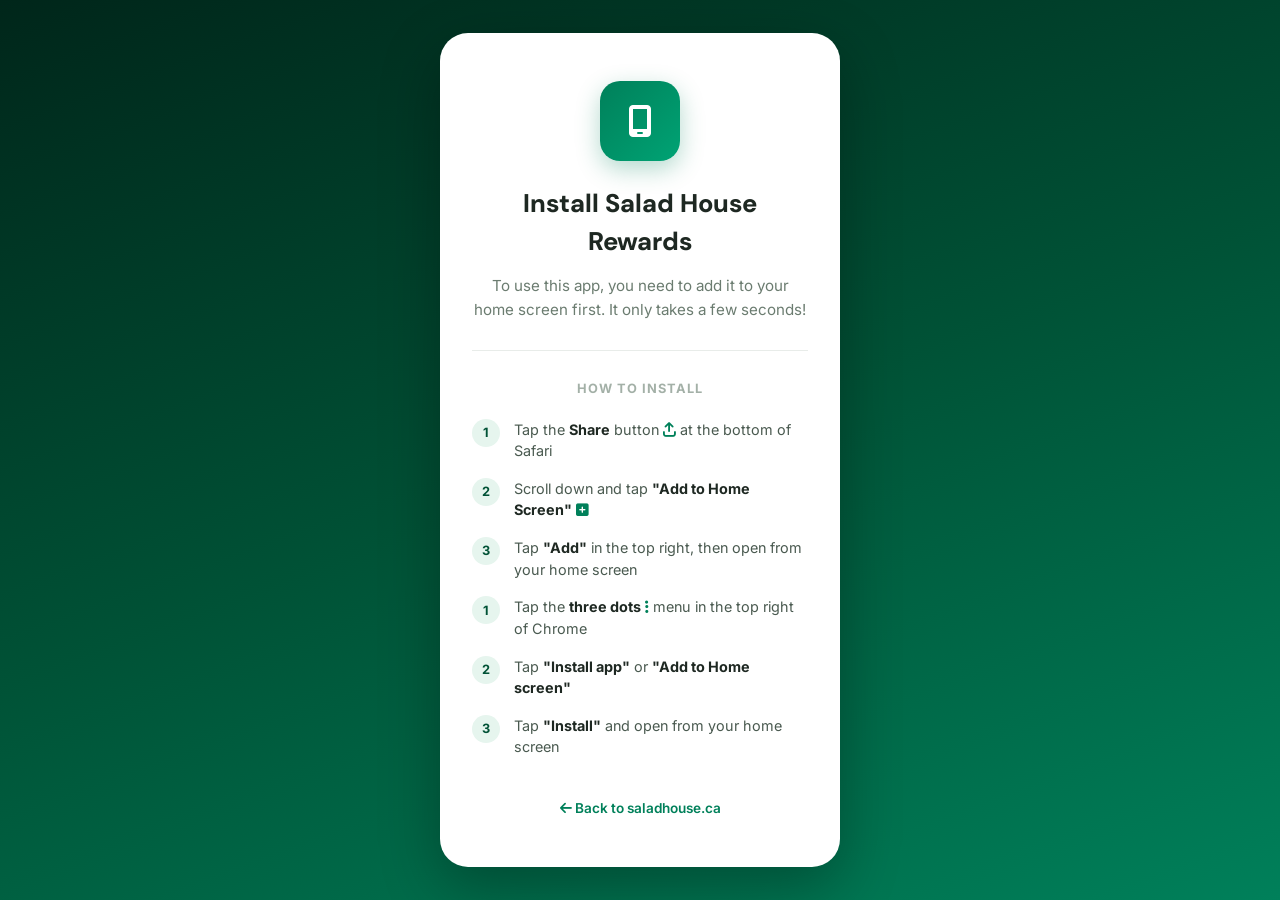
==== rewards/index.html @ 173bffc2 "Switch password reset to magic link with saladhouse.ca redirect Uses resetPasswordForEmail with redi" ====
<!doctype html>
<html lang="en">
  <head>
    <meta charset="UTF-8" />
    <script>
      (function() {
        var params = new URLSearchParams(window.location.search);
        var redirect = params.get('redirect');
        if (redirect) {
          window.history.replaceState(null, '', redirect);
        }
      })();
    </script>
    <meta name="viewport" content="width=device-width, initial-scale=1.0, viewport-fit=cover, user-scalable=no" />
    <meta name="apple-mobile-web-app-capable" content="yes" />
    <meta name="apple-mobile-web-app-status-bar-style" content="black-translucent" />
    <meta name="theme-color" content="#3d7a65" />
    <title>Salad House Rewards</title>
    <meta name="description" content="Earn points and rewards at Salad House - Vancouver's favourite salad bar & buffet" />
    <meta property="og:title" content="Salad House Rewards" />
    <meta property="og:description" content="Earn points and rewards at Salad House" />
    <meta property="og:type" content="website" />
    <meta name="twitter:card" content="summary_large_image" />
    <link rel="manifest" href="/rewards/manifest-customer.json" />
    <link rel="apple-touch-icon" href="/rewards/pwa-icon-192.png" />
    <link rel="preconnect" href="https://fonts.googleapis.com">
    <link rel="preconnect" href="https://fonts.gstatic.com" crossorigin>
    <link href="https://fonts.googleapis.com/css2?family=Inter:wght@400;500;600;700;800&display=swap" rel="stylesheet">
    <link rel="stylesheet" href="https://cdnjs.cloudflare.com/ajax/libs/font-awesome/6.5.1/css/all.min.css">
    <script type="module" crossorigin src="/rewards/assets/index-b3IpUO1t.js"></script>
    <link rel="stylesheet" crossorigin href="/rewards/assets/index-CFAdtFsg.css">
    <style>
      #install-gate {position:fixed;inset:0;z-index:99999;background:linear-gradient(160deg,#00261a 0%,#005236 50%,#00805a 100%);display:flex;align-items:center;justify-content:center;font-family:'Inter',-apple-system,BlinkMacSystemFont,sans-serif;padding:24px}
      #install-gate.hidden{display:none}
      .gate-card{background:#fff;border-radius:28px;padding:48px 32px;max-width:400px;width:100%;text-align:center;box-shadow:0 20px 60px rgba(0,0,0,0.3)}
      .gate-icon{width:80px;height:80px;border-radius:20px;background:linear-gradient(135deg,#00805a,#00a374);display:flex;align-items:center;justify-content:center;margin:0 auto 24px;font-size:2rem;color:#fff;box-shadow:0 8px 24px rgba(0,128,90,0.3)}
      .gate-card h1{font-size:1.6rem;font-weight:800;color:#1e2822;margin-bottom:12px}
      .gate-card p{color:#6b7c70;font-size:0.95rem;line-height:1.6;margin-bottom:28px}
      .gate-divider{border:none;border-top:1px solid #e8ece9;margin:0 0 28px}
      .gate-steps-title{font-size:0.8rem;font-weight:700;text-transform:uppercase;letter-spacing:1px;color:#a3b0a7;margin-bottom:20px}
      .gate-step{display:flex;align-items:flex-start;gap:14px;text-align:left;margin-bottom:16px}
      .gate-step-num{width:28px;height:28px;border-radius:50%;background:#e6f5ee;color:#005236;display:flex;align-items:center;justify-content:center;font-weight:700;font-size:0.8rem;flex-shrink:0}
      .gate-step-text{font-size:0.9rem;color:#4a5a50;line-height:1.5}
      .gate-step-text i{color:#00805a}
      .gate-step-text strong{color:#1e2822}
      .gate-home-link{display:inline-block;margin-top:24px;color:#00805a;text-decoration:none;font-size:0.85rem;font-weight:600}
      .gate-home-link:hover{text-decoration:underline}
      .gate-ios,.gate-android{display:none}
    </style>
  </head>
  <body>
    <div id="install-gate">
      <div class="gate-card">
        <div class="gate-icon"><i class="fas fa-mobile-screen"></i></div>
        <h1>Install Salad House Rewards</h1>
        <p>To use this app, you need to add it to your home screen first. It only takes a few seconds!</p>
        <hr class="gate-divider">
        <div class="gate-steps-title">How to install</div>
        <div class="gate-ios" id="gate-ios">
          <div class="gate-step"><div class="gate-step-num">1</div><div class="gate-step-text">Tap the <strong>Share</strong> button <i class="fas fa-arrow-up-from-bracket"></i> at the bottom of Safari</div></div>
          <div class="gate-step"><div class="gate-step-num">2</div><div class="gate-step-text">Scroll down and tap <strong>"Add to Home Screen"</strong> <i class="fas fa-plus-square"></i></div></div>
          <div class="gate-step"><div class="gate-step-num">3</div><div class="gate-step-text">Tap <strong>"Add"</strong> in the top right, then open from your home screen</div></div>
        </div>
        <div class="gate-android" id="gate-android">
          <div class="gate-step"><div class="gate-step-num">1</div><div class="gate-step-text">Tap the <strong>three dots</strong> <i class="fas fa-ellipsis-vertical"></i> menu in the top right of Chrome</div></div>
          <div class="gate-step"><div class="gate-step-num">2</div><div class="gate-step-text">Tap <strong>"Install app"</strong> or <strong>"Add to Home screen"</strong></div></div>
          <div class="gate-step"><div class="gate-step-num">3</div><div class="gate-step-text">Tap <strong>"Install"</strong> and open from your home screen</div></div>
        </div>
        <a href="/" class="gate-home-link"><i class="fas fa-arrow-left"></i> Back to saladhouse.ca</a>
      </div>
    </div>
    <div id="root"></div>
    <script>
      if ('serviceWorker' in navigator) {
        navigator.serviceWorker.register('/rewards/sw.js', { scope: '/rewards/' });
      }
      (function() {
        var isStandalone = window.matchMedia('(display-mode: standalone)').matches || window.navigator.standalone === true;
        var gate = document.getElementById('install-gate');
        if (isStandalone) { gate.classList.add('hidden'); }
        else {
          gate.classList.remove('hidden');
          var ua = navigator.userAgent || '';
          var isIOS = /iPad|iPhone|iPod/.test(ua) || (navigator.platform === 'MacIntel' && navigator.maxTouchPoints > 1);
          var isAndroid = /Android/.test(ua);
          if (isIOS) { document.getElementById('gate-ios').style.display = 'block'; }
          else if (isAndroid) { document.getElementById('gate-android').style.display = 'block'; }
          else { document.getElementById('gate-ios').style.display = 'block'; document.getElementById('gate-android').style.display = 'block'; }
        }
      })();
    </script>
  </body>
</html>
---- rewards/assets/index-CFAdtFsg.css ----
@import"https://fonts.googleapis.com/css2?family=DM+Sans:ital,opsz,wght@0,9..40,400;0,9..40,500;0,9..40,600;0,9..40,700&family=Playfair+Display:ital,wght@0,700;1,700&display=swap";*,:before,:after{--tw-border-spacing-x: 0;--tw-border-spacing-y: 0;--tw-translate-x: 0;--tw-translate-y: 0;--tw-rotate: 0;--tw-skew-x: 0;--tw-skew-y: 0;--tw-scale-x: 1;--tw-scale-y: 1;--tw-pan-x: ;--tw-pan-y: ;--tw-pinch-zoom: ;--tw-scroll-snap-strictness: proximity;--tw-gradient-from-position: ;--tw-gradient-via-position: ;--tw-gradient-to-position: ;--tw-ordinal: ;--tw-slashed-zero: ;--tw-numeric-figure: ;--tw-numeric-spacing: ;--tw-numeric-fraction: ;--tw-ring-inset: ;--tw-ring-offset-width: 0px;--tw-ring-offset-color: #fff;--tw-ring-color: rgb(59 130 246 / .5);--tw-ring-offset-shadow: 0 0 #0000;--tw-ring-shadow: 0 0 #0000;--tw-shadow: 0 0 #0000;--tw-shadow-colored: 0 0 #0000;--tw-blur: ;--tw-brightness: ;--tw-contrast: ;--tw-grayscale: ;--tw-hue-rotate: ;--tw-invert: ;--tw-saturate: ;--tw-sepia: ;--tw-drop-shadow: ;--tw-backdrop-blur: ;--tw-backdrop-brightness: ;--tw-backdrop-contrast: ;--tw-backdrop-grayscale: ;--tw-backdrop-hue-rotate: ;--tw-backdrop-invert: ;--tw-backdrop-opacity: ;--tw-backdrop-saturate: ;--tw-backdrop-sepia: ;--tw-contain-size: ;--tw-contain-layout: ;--tw-contain-paint: ;--tw-contain-style: }::backdrop{--tw-border-spacing-x: 0;--tw-border-spacing-y: 0;--tw-translate-x: 0;--tw-translate-y: 0;--tw-rotate: 0;--tw-skew-x: 0;--tw-skew-y: 0;--tw-scale-x: 1;--tw-scale-y: 1;--tw-pan-x: ;--tw-pan-y: ;--tw-pinch-zoom: ;--tw-scroll-snap-strictness: proximity;--tw-gradient-from-position: ;--tw-gradient-via-position: ;--tw-gradient-to-position: ;--tw-ordinal: ;--tw-slashed-zero: ;--tw-numeric-figure: ;--tw-numeric-spacing: ;--tw-numeric-fraction: ;--tw-ring-inset: ;--tw-ring-offset-width: 0px;--tw-ring-offset-color: #fff;--tw-ring-color: rgb(59 130 246 / .5);--tw-ring-offset-shadow: 0 0 #0000;--tw-ring-shadow: 0 0 #0000;--tw-shadow: 0 0 #0000;--tw-shadow-colored: 0 0 #0000;--tw-blur: ;--tw-brightness: ;--tw-contrast: ;--tw-grayscale: ;--tw-hue-rotate: ;--tw-invert: ;--tw-saturate: ;--tw-sepia: ;--tw-drop-shadow: ;--tw-backdrop-blur: ;--tw-backdrop-brightness: ;--tw-backdrop-contrast: ;--tw-backdrop-grayscale: ;--tw-backdrop-hue-rotate: ;--tw-backdrop-invert: ;--tw-backdrop-opacity: ;--tw-backdrop-saturate: ;--tw-backdrop-sepia: ;--tw-contain-size: ;--tw-contain-layout: ;--tw-contain-paint: ;--tw-contain-style: }*,:before,:after{box-sizing:border-box;border-width:0;border-style:solid;border-color:#e5e7eb}:before,:after{--tw-content: ""}html,:host{line-height:1.5;-webkit-text-size-adjust:100%;-moz-tab-size:4;-o-tab-size:4;tab-size:4;font-family:ui-sans-serif,system-ui,sans-serif,"Apple Color Emoji","Segoe UI Emoji",Segoe UI Symbol,"Noto Color Emoji";font-feature-settings:normal;font-variation-settings:normal;-webkit-tap-highlight-color:transparent}body{margin:0;line-height:inherit}hr{height:0;color:inherit;border-top-width:1px}abbr:where([title]){-webkit-text-decoration:underline dotted;text-decoration:underline dotted}h1,h2,h3,h4,h5,h6{font-size:inherit;font-weight:inherit}a{color:inherit;text-decoration:inherit}b,strong{font-weight:bolder}code,kbd,samp,pre{font-family:ui-monospace,SFMono-Regular,Menlo,Monaco,Consolas,Liberation Mono,Courier New,monospace;font-feature-settings:normal;font-variation-settings:normal;font-size:1em}small{font-size:80%}sub,sup{font-size:75%;line-height:0;position:relative;vertical-align:baseline}sub{bottom:-.25em}sup{top:-.5em}table{text-indent:0;border-color:inherit;border-collapse:collapse}button,input,optgroup,select,textarea{font-family:inherit;font-feature-settings:inherit;font-variation-settings:inherit;font-size:100%;font-weight:inherit;line-height:inherit;letter-spacing:inherit;color:inherit;margin:0;padding:0}button,select{text-transform:none}button,input:where([type=button]),input:where([type=reset]),input:where([type=submit]){-webkit-appearance:button;background-color:transparent;background-image:none}:-moz-focusring{outline:auto}:-moz-ui-invalid{box-shadow:none}progress{vertical-align:baseline}::-webkit-inner-spin-button,::-webkit-outer-spin-button{height:auto}[type=search]{-webkit-appearance:textfield;outline-offset:-2px}::-webkit-search-decoration{-webkit-appearance:none}::-webkit-file-upload-button{-webkit-appearance:button;font:inherit}summary{display:list-item}blockquote,dl,dd,h1,h2,h3,h4,h5,h6,hr,figure,p,pre{margin:0}fieldset{margin:0;padding:0}legend{padding:0}ol,ul,menu{list-style:none;margin:0;padding:0}dialog{padding:0}textarea{resize:vertical}input::-moz-placeholder,textarea::-moz-placeholder{opacity:1;color:#9ca3af}input::placeholder,textarea::placeholder{opacity:1;color:#9ca3af}button,[role=button]{cursor:pointer}:disabled{cursor:default}img,svg,video,canvas,audio,iframe,embed,object{display:block;vertical-align:middle}img,video{max-width:100%;height:auto}[hidden]:where(:not([hidden=until-found])){display:none}:root{--background: 150 15% 97%;--foreground: 160 30% 12%;--card: 0 0% 100%;--card-foreground: 160 30% 12%;--popover: 0 0% 100%;--popover-foreground: 160 30% 12%;--primary: 160 35% 35%;--primary-foreground: 0 0% 100%;--secondary: 150 20% 92%;--secondary-foreground: 160 30% 20%;--muted: 150 12% 90%;--muted-foreground: 160 10% 50%;--accent: 42 85% 55%;--accent-foreground: 42 90% 15%;--destructive: 0 84.2% 60.2%;--destructive-foreground: 210 40% 98%;--border: 150 15% 88%;--input: 150 15% 88%;--ring: 160 35% 35%;--radius: 1rem;--sidebar-background: 0 0% 98%;--sidebar-foreground: 240 5.3% 26.1%;--sidebar-primary: 240 5.9% 10%;--sidebar-primary-foreground: 0 0% 98%;--sidebar-accent: 240 4.8% 95.9%;--sidebar-accent-foreground: 240 5.9% 10%;--sidebar-border: 220 13% 91%;--sidebar-ring: 217.2 91.2% 59.8%;--salad-deep: 160 40% 28%;--salad-light: 155 30% 95%;--reward-gold: 42 85% 55%;--reward-gold-foreground: 42 90% 15%;--reward-bronze: 30 50% 50%;--reward-silver: 210 10% 65%;--reward-platinum: 160 35% 25%;--sat: env(safe-area-inset-top, 0px);--sab: env(safe-area-inset-bottom, 0px)}.dark{--background: 160 30% 6%;--foreground: 150 15% 95%;--card: 160 25% 10%;--card-foreground: 150 15% 95%;--popover: 160 25% 10%;--popover-foreground: 150 15% 95%;--primary: 155 40% 50%;--primary-foreground: 160 30% 6%;--secondary: 160 20% 15%;--secondary-foreground: 150 15% 90%;--muted: 160 15% 18%;--muted-foreground: 150 10% 55%;--accent: 42 85% 55%;--accent-foreground: 42 90% 15%;--destructive: 0 62.8% 30.6%;--destructive-foreground: 210 40% 98%;--border: 160 15% 18%;--input: 160 15% 18%;--ring: 155 40% 50%;--sidebar-background: 240 5.9% 10%;--sidebar-foreground: 240 4.8% 95.9%;--sidebar-primary: 224.3 76.3% 48%;--sidebar-primary-foreground: 0 0% 100%;--sidebar-accent: 240 3.7% 15.9%;--sidebar-accent-foreground: 240 4.8% 95.9%;--sidebar-border: 240 3.7% 15.9%;--sidebar-ring: 217.2 91.2% 59.8%}[data-app-type=staff]{--background: 35 15% 97%;--foreground: 30 30% 12%;--card: 0 0% 100%;--card-foreground: 30 30% 12%;--popover: 0 0% 100%;--popover-foreground: 30 30% 12%;--primary: 38 67% 47%;--primary-foreground: 0 0% 100%;--secondary: 35 20% 92%;--secondary-foreground: 30 30% 20%;--muted: 35 12% 90%;--muted-foreground: 30 10% 50%;--accent: 160 35% 35%;--accent-foreground: 0 0% 100%;--border: 35 15% 88%;--input: 35 15% 88%;--ring: 38 67% 47%;--salad-deep: 32 50% 25%;--salad-light: 35 30% 95%;--reward-gold: 38 67% 47%;--reward-gold-foreground: 38 90% 15%}*{border-color:hsl(var(--border))}body{background-color:hsl(var(--background));font-family:ui-sans-serif,system-ui,sans-serif,"Apple Color Emoji","Segoe UI Emoji",Segoe UI Symbol,"Noto Color Emoji";color:hsl(var(--foreground));font-family:DM Sans,sans-serif;-webkit-font-smoothing:antialiased;-moz-osx-font-smoothing:grayscale}h1,h2,h3{font-family:DM Sans,sans-serif;font-weight:700}.sr-only{position:absolute;width:1px;height:1px;padding:0;margin:-1px;overflow:hidden;clip:rect(0,0,0,0);white-space:nowrap;border-width:0}.pointer-events-none{pointer-events:none}.pointer-events-auto{pointer-events:auto}.visible{visibility:visible}.invisible{visibility:hidden}.fixed{position:fixed}.absolute{position:absolute}.relative{position:relative}.inset-0{top:0;right:0;bottom:0;left:0}.inset-x-0{left:0;right:0}.inset-y-0{top:0;bottom:0}.-bottom-12{bottom:-3rem}.-left-12{left:-3rem}.-right-12{right:-3rem}.-top-1{top:-.25rem}.-top-12{top:-3rem}.bottom-0{bottom:0}.left-0{left:0}.left-1{left:.25rem}.left-1\/2{left:50%}.left-2{left:.5rem}.left-4{left:1rem}.left-\[50\%\]{left:50%}.right-0{right:0}.right-1{right:.25rem}.right-2{right:.5rem}.right-3{right:.75rem}.right-4{right:1rem}.top-0{top:0}.top-1\.5{top:.375rem}.top-1\/2{top:50%}.top-2{top:.5rem}.top-3\.5{top:.875rem}.top-4{top:1rem}.top-\[1px\]{top:1px}.top-\[50\%\]{top:50%}.top-\[60\%\]{top:60%}.top-full{top:100%}.z-10{z-index:10}.z-20{z-index:20}.z-50{z-index:50}.z-\[100\]{z-index:100}.z-\[1\]{z-index:1}.-mx-1{margin-left:-.25rem;margin-right:-.25rem}.mx-2{margin-left:.5rem;margin-right:.5rem}.mx-3\.5{margin-left:.875rem;margin-right:.875rem}.mx-auto{margin-left:auto;margin-right:auto}.my-0\.5{margin-top:.125rem;margin-bottom:.125rem}.my-1{margin-top:.25rem;margin-bottom:.25rem}.my-3{margin-top:.75rem;margin-bottom:.75rem}.-ml-4{margin-left:-1rem}.-mt-10{margin-top:-2.5rem}.-mt-4{margin-top:-1rem}.-mt-6{margin-top:-1.5rem}.mb-1{margin-bottom:.25rem}.mb-10{margin-bottom:2.5rem}.mb-2{margin-bottom:.5rem}.mb-2\.5{margin-bottom:.625rem}.mb-3{margin-bottom:.75rem}.mb-4{margin-bottom:1rem}.mb-6{margin-bottom:1.5rem}.mb-8{margin-bottom:2rem}.ml-1{margin-left:.25rem}.ml-auto{margin-left:auto}.mr-1{margin-right:.25rem}.mr-2{margin-right:.5rem}.mt-1{margin-top:.25rem}.mt-1\.5{margin-top:.375rem}.mt-2{margin-top:.5rem}.mt-24{margin-top:6rem}.mt-3{margin-top:.75rem}.mt-4{margin-top:1rem}.mt-5{margin-top:1.25rem}.mt-6{margin-top:1.5rem}.mt-auto{margin-top:auto}.block{display:block}.inline-block{display:inline-block}.inline{display:inline}.flex{display:flex}.inline-flex{display:inline-flex}.table{display:table}.grid{display:grid}.hidden{display:none}.aspect-square{aspect-ratio:1 / 1}.aspect-video{aspect-ratio:16 / 9}.size-4{width:1rem;height:1rem}.h-1{height:.25rem}.h-1\.5{height:.375rem}.h-10{height:2.5rem}.h-11{height:2.75rem}.h-12{height:3rem}.h-14{height:3.5rem}.h-16{height:4rem}.h-2{height:.5rem}.h-2\.5{height:.625rem}.h-20{height:5rem}.h-3{height:.75rem}.h-3\.5{height:.875rem}.h-4{height:1rem}.h-48{height:12rem}.h-5{height:1.25rem}.h-6{height:1.5rem}.h-7{height:1.75rem}.h-8{height:2rem}.h-9{height:2.25rem}.h-\[1px\]{height:1px}.h-\[var\(--radix-navigation-menu-viewport-height\)\]{height:var(--radix-navigation-menu-viewport-height)}.h-\[var\(--radix-select-trigger-height\)\]{height:var(--radix-select-trigger-height)}.h-auto{height:auto}.h-full{height:100%}.h-px{height:1px}.h-svh{height:100svh}.max-h-96{max-height:24rem}.max-h-\[300px\]{max-height:300px}.max-h-screen{max-height:100vh}.min-h-0{min-height:0px}.min-h-\[80px\]{min-height:80px}.min-h-screen{min-height:100vh}.min-h-svh{min-height:100svh}.w-0{width:0px}.w-1{width:.25rem}.w-10{width:2.5rem}.w-11{width:2.75rem}.w-12{width:3rem}.w-14{width:3.5rem}.w-16{width:4rem}.w-2{width:.5rem}.w-2\.5{width:.625rem}.w-20{width:5rem}.w-3{width:.75rem}.w-3\.5{width:.875rem}.w-3\/4{width:75%}.w-4{width:1rem}.w-48{width:12rem}.w-5{width:1.25rem}.w-6{width:1.5rem}.w-64{width:16rem}.w-7{width:1.75rem}.w-72{width:18rem}.w-8{width:2rem}.w-9{width:2.25rem}.w-\[--sidebar-width\]{width:var(--sidebar-width)}.w-\[100px\]{width:100px}.w-\[1px\]{width:1px}.w-auto{width:auto}.w-full{width:100%}.w-max{width:-moz-max-content;width:max-content}.w-px{width:1px}.min-w-0{min-width:0px}.min-w-5{min-width:1.25rem}.min-w-\[12rem\]{min-width:12rem}.min-w-\[8rem\]{min-width:8rem}.min-w-\[var\(--radix-select-trigger-width\)\]{min-width:var(--radix-select-trigger-width)}.max-w-\[--skeleton-width\]{max-width:var(--skeleton-width)}.max-w-lg{max-width:32rem}.max-w-max{max-width:-moz-max-content;max-width:max-content}.max-w-md{max-width:28rem}.max-w-sm{max-width:24rem}.flex-1{flex:1 1 0%}.shrink-0{flex-shrink:0}.grow{flex-grow:1}.grow-0{flex-grow:0}.basis-full{flex-basis:100%}.caption-bottom{caption-side:bottom}.border-collapse{border-collapse:collapse}.-translate-x-1\/2{--tw-translate-x: -50%;transform:translate(var(--tw-translate-x),var(--tw-translate-y)) rotate(var(--tw-rotate)) skew(var(--tw-skew-x)) skewY(var(--tw-skew-y)) scaleX(var(--tw-scale-x)) scaleY(var(--tw-scale-y))}.-translate-x-px{--tw-translate-x: -1px;transform:translate(var(--tw-translate-x),var(--tw-translate-y)) rotate(var(--tw-rotate)) skew(var(--tw-skew-x)) skewY(var(--tw-skew-y)) scaleX(var(--tw-scale-x)) scaleY(var(--tw-scale-y))}.-translate-y-1\/2{--tw-translate-y: -50%;transform:translate(var(--tw-translate-x),var(--tw-translate-y)) rotate(var(--tw-rotate)) skew(var(--tw-skew-x)) skewY(var(--tw-skew-y)) scaleX(var(--tw-scale-x)) scaleY(var(--tw-scale-y))}.translate-x-\[-50\%\]{--tw-translate-x: -50%;transform:translate(var(--tw-translate-x),var(--tw-translate-y)) rotate(var(--tw-rotate)) skew(var(--tw-skew-x)) skewY(var(--tw-skew-y)) scaleX(var(--tw-scale-x)) scaleY(var(--tw-scale-y))}.translate-x-px{--tw-translate-x: 1px;transform:translate(var(--tw-translate-x),var(--tw-translate-y)) rotate(var(--tw-rotate)) skew(var(--tw-skew-x)) skewY(var(--tw-skew-y)) scaleX(var(--tw-scale-x)) scaleY(var(--tw-scale-y))}.translate-y-\[-50\%\]{--tw-translate-y: -50%;transform:translate(var(--tw-translate-x),var(--tw-translate-y)) rotate(var(--tw-rotate)) skew(var(--tw-skew-x)) skewY(var(--tw-skew-y)) scaleX(var(--tw-scale-x)) scaleY(var(--tw-scale-y))}.-rotate-90{--tw-rotate: -90deg;transform:translate(var(--tw-translate-x),var(--tw-translate-y)) rotate(var(--tw-rotate)) skew(var(--tw-skew-x)) skewY(var(--tw-skew-y)) scaleX(var(--tw-scale-x)) scaleY(var(--tw-scale-y))}.rotate-45{--tw-rotate: 45deg;transform:translate(var(--tw-translate-x),var(--tw-translate-y)) rotate(var(--tw-rotate)) skew(var(--tw-skew-x)) skewY(var(--tw-skew-y)) scaleX(var(--tw-scale-x)) scaleY(var(--tw-scale-y))}.rotate-90{--tw-rotate: 90deg;transform:translate(var(--tw-translate-x),var(--tw-translate-y)) rotate(var(--tw-rotate)) skew(var(--tw-skew-x)) skewY(var(--tw-skew-y)) scaleX(var(--tw-scale-x)) scaleY(var(--tw-scale-y))}.transform{transform:translate(var(--tw-translate-x),var(--tw-translate-y)) rotate(var(--tw-rotate)) skew(var(--tw-skew-x)) skewY(var(--tw-skew-y)) scaleX(var(--tw-scale-x)) scaleY(var(--tw-scale-y))}@keyframes pulse{50%{opacity:.5}}.animate-pulse{animation:pulse 2s cubic-bezier(.4,0,.6,1) infinite}@keyframes spin{to{transform:rotate(360deg)}}.animate-spin{animation:spin 1s linear infinite}.cursor-default{cursor:default}.cursor-pointer{cursor:pointer}.touch-none{touch-action:none}.select-none{-webkit-user-select:none;-moz-user-select:none;user-select:none}.list-none{list-style-type:none}.grid-cols-2{grid-template-columns:repeat(2,minmax(0,1fr))}.grid-cols-3{grid-template-columns:repeat(3,minmax(0,1fr))}.flex-row{flex-direction:row}.flex-col{flex-direction:column}.flex-col-reverse{flex-direction:column-reverse}.flex-wrap{flex-wrap:wrap}.items-start{align-items:flex-start}.items-end{align-items:flex-end}.items-center{align-items:center}.items-stretch{align-items:stretch}.justify-center{justify-content:center}.justify-between{justify-content:space-between}.justify-around{justify-content:space-around}.gap-0\.5{gap:.125rem}.gap-1{gap:.25rem}.gap-1\.5{gap:.375rem}.gap-2{gap:.5rem}.gap-2\.5{gap:.625rem}.gap-3{gap:.75rem}.gap-4{gap:1rem}.space-x-1>:not([hidden])~:not([hidden]){--tw-space-x-reverse: 0;margin-right:calc(.25rem * var(--tw-space-x-reverse));margin-left:calc(.25rem * calc(1 - var(--tw-space-x-reverse)))}.space-x-4>:not([hidden])~:not([hidden]){--tw-space-x-reverse: 0;margin-right:calc(1rem * var(--tw-space-x-reverse));margin-left:calc(1rem * calc(1 - var(--tw-space-x-reverse)))}.space-y-1>:not([hidden])~:not([hidden]){--tw-space-y-reverse: 0;margin-top:calc(.25rem * calc(1 - var(--tw-space-y-reverse)));margin-bottom:calc(.25rem * var(--tw-space-y-reverse))}.space-y-1\.5>:not([hidden])~:not([hidden]){--tw-space-y-reverse: 0;margin-top:calc(.375rem * calc(1 - var(--tw-space-y-reverse)));margin-bottom:calc(.375rem * var(--tw-space-y-reverse))}.space-y-2>:not([hidden])~:not([hidden]){--tw-space-y-reverse: 0;margin-top:calc(.5rem * calc(1 - var(--tw-space-y-reverse)));margin-bottom:calc(.5rem * var(--tw-space-y-reverse))}.space-y-2\.5>:not([hidden])~:not([hidden]){--tw-space-y-reverse: 0;margin-top:calc(.625rem * calc(1 - var(--tw-space-y-reverse)));margin-bottom:calc(.625rem * var(--tw-space-y-reverse))}.space-y-3>:not([hidden])~:not([hidden]){--tw-space-y-reverse: 0;margin-top:calc(.75rem * calc(1 - var(--tw-space-y-reverse)));margin-bottom:calc(.75rem * var(--tw-space-y-reverse))}.space-y-4>:not([hidden])~:not([hidden]){--tw-space-y-reverse: 0;margin-top:calc(1rem * calc(1 - var(--tw-space-y-reverse)));margin-bottom:calc(1rem * var(--tw-space-y-reverse))}.overflow-auto{overflow:auto}.overflow-hidden{overflow:hidden}.overflow-x-auto{overflow-x:auto}.overflow-y-auto{overflow-y:auto}.overflow-x-hidden{overflow-x:hidden}.whitespace-nowrap{white-space:nowrap}.break-words{overflow-wrap:break-word}.rounded-2xl{border-radius:1rem}.rounded-3xl{border-radius:1.5rem}.rounded-\[2px\]{border-radius:2px}.rounded-\[inherit\]{border-radius:inherit}.rounded-full{border-radius:9999px}.rounded-lg{border-radius:var(--radius)}.rounded-md{border-radius:calc(var(--radius) - 2px)}.rounded-sm{border-radius:calc(var(--radius) - 4px)}.rounded-xl{border-radius:.75rem}.rounded-t-\[10px\]{border-top-left-radius:10px;border-top-right-radius:10px}.rounded-tl-sm{border-top-left-radius:calc(var(--radius) - 4px)}.border{border-width:1px}.border-2{border-width:2px}.border-4{border-width:4px}.border-\[1\.5px\]{border-width:1.5px}.border-y{border-top-width:1px;border-bottom-width:1px}.border-b{border-bottom-width:1px}.border-l{border-left-width:1px}.border-r{border-right-width:1px}.border-t{border-top-width:1px}.border-dashed{border-style:dashed}.border-\[--color-border\]{border-color:var(--color-border)}.border-border\/50{border-color:hsl(var(--border) / .5)}.border-destructive{border-color:hsl(var(--destructive))}.border-destructive\/50{border-color:hsl(var(--destructive) / .5)}.border-input{border-color:hsl(var(--input))}.border-primary{border-color:hsl(var(--primary))}.border-primary\/30{border-color:hsl(var(--primary) / .3)}.border-reward-bronze\/30{border-color:hsl(var(--reward-bronze) / .3)}.border-reward-gold\/20{border-color:hsl(var(--reward-gold) / .2)}.border-reward-platinum\/20{border-color:hsl(var(--reward-platinum) / .2)}.border-reward-silver\/30{border-color:hsl(var(--reward-silver) / .3)}.border-sidebar-border{border-color:hsl(var(--sidebar-border))}.border-transparent{border-color:transparent}.border-l-transparent{border-left-color:transparent}.border-t-transparent{border-top-color:transparent}.bg-\[--color-bg\]{background-color:var(--color-bg)}.bg-accent{background-color:hsl(var(--accent))}.bg-background{background-color:hsl(var(--background))}.bg-black\/80{background-color:#000c}.bg-border{background-color:hsl(var(--border))}.bg-card{background-color:hsl(var(--card))}.bg-destructive{background-color:hsl(var(--destructive))}.bg-destructive\/10{background-color:hsl(var(--destructive) / .1)}.bg-emerald-500\/10{background-color:#10b9811a}.bg-foreground{background-color:hsl(var(--foreground))}.bg-muted{background-color:hsl(var(--muted))}.bg-muted\/50{background-color:hsl(var(--muted) / .5)}.bg-popover{background-color:hsl(var(--popover))}.bg-primary{background-color:hsl(var(--primary))}.bg-primary\/10{background-color:hsl(var(--primary) / .1)}.bg-reward-bronze\/5{background-color:hsl(var(--reward-bronze) / .05)}.bg-reward-gold\/5{background-color:hsl(var(--reward-gold) / .05)}.bg-reward-platinum\/5{background-color:hsl(var(--reward-platinum) / .05)}.bg-reward-silver\/5{background-color:hsl(var(--reward-silver) / .05)}.bg-secondary{background-color:hsl(var(--secondary))}.bg-secondary\/40{background-color:hsl(var(--secondary) / .4)}.bg-secondary\/60{background-color:hsl(var(--secondary) / .6)}.bg-sidebar{background-color:hsl(var(--sidebar-background))}.bg-sidebar-border{background-color:hsl(var(--sidebar-border))}.bg-transparent{background-color:transparent}.fill-current{fill:currentColor}.p-0{padding:0}.p-1{padding:.25rem}.p-1\.5{padding:.375rem}.p-2{padding:.5rem}.p-3{padding:.75rem}.p-3\.5{padding:.875rem}.p-4{padding:1rem}.p-5{padding:1.25rem}.p-6{padding:1.5rem}.p-8{padding:2rem}.p-\[1px\]{padding:1px}.px-1{padding-left:.25rem;padding-right:.25rem}.px-2{padding-left:.5rem;padding-right:.5rem}.px-2\.5{padding-left:.625rem;padding-right:.625rem}.px-3{padding-left:.75rem;padding-right:.75rem}.px-4{padding-left:1rem;padding-right:1rem}.px-5{padding-left:1.25rem;padding-right:1.25rem}.px-6{padding-left:1.5rem;padding-right:1.5rem}.px-8{padding-left:2rem;padding-right:2rem}.py-0\.5{padding-top:.125rem;padding-bottom:.125rem}.py-1{padding-top:.25rem;padding-bottom:.25rem}.py-1\.5{padding-top:.375rem;padding-bottom:.375rem}.py-12{padding-top:3rem;padding-bottom:3rem}.py-2{padding-top:.5rem;padding-bottom:.5rem}.py-2\.5{padding-top:.625rem;padding-bottom:.625rem}.py-3{padding-top:.75rem;padding-bottom:.75rem}.py-3\.5{padding-top:.875rem;padding-bottom:.875rem}.py-4{padding-top:1rem;padding-bottom:1rem}.py-6{padding-top:1.5rem;padding-bottom:1.5rem}.py-8{padding-top:2rem;padding-bottom:2rem}.pb-12{padding-bottom:3rem}.pb-14{padding-bottom:3.5rem}.pb-24{padding-bottom:6rem}.pb-3{padding-bottom:.75rem}.pb-4{padding-bottom:1rem}.pb-8{padding-bottom:2rem}.pl-12{padding-left:3rem}.pl-2\.5{padding-left:.625rem}.pl-4{padding-left:1rem}.pl-8{padding-left:2rem}.pr-2{padding-right:.5rem}.pr-2\.5{padding-right:.625rem}.pr-4{padding-right:1rem}.pr-8{padding-right:2rem}.pt-0{padding-top:0}.pt-1{padding-top:.25rem}.pt-12{padding-top:3rem}.pt-3{padding-top:.75rem}.pt-4{padding-top:1rem}.text-left{text-align:left}.text-center{text-align:center}.text-right{text-align:right}.align-middle{vertical-align:middle}.font-mono{font-family:ui-monospace,SFMono-Regular,Menlo,Monaco,Consolas,Liberation Mono,Courier New,monospace}.text-2xl{font-size:1.5rem;line-height:2rem}.text-3xl{font-size:1.875rem;line-height:2.25rem}.text-4xl{font-size:2.25rem;line-height:2.5rem}.text-\[0\.8rem\]{font-size:.8rem}.text-\[10px\]{font-size:10px}.text-\[11px\]{font-size:11px}.text-\[9px\]{font-size:9px}.text-base{font-size:1rem;line-height:1.5rem}.text-lg{font-size:1.125rem;line-height:1.75rem}.text-sm{font-size:.875rem;line-height:1.25rem}.text-xl{font-size:1.25rem;line-height:1.75rem}.text-xs{font-size:.75rem;line-height:1rem}.font-bold{font-weight:700}.font-medium{font-weight:500}.font-normal{font-weight:400}.font-semibold{font-weight:600}.uppercase{text-transform:uppercase}.capitalize{text-transform:capitalize}.tabular-nums{--tw-numeric-spacing: tabular-nums;font-variant-numeric:var(--tw-ordinal) var(--tw-slashed-zero) var(--tw-numeric-figure) var(--tw-numeric-spacing) var(--tw-numeric-fraction)}.leading-none{line-height:1}.tracking-\[0\.5em\]{letter-spacing:.5em}.tracking-tight{letter-spacing:-.025em}.tracking-wide{letter-spacing:.025em}.tracking-wider{letter-spacing:.05em}.tracking-widest{letter-spacing:.1em}.text-accent{color:hsl(var(--accent))}.text-accent-foreground{color:hsl(var(--accent-foreground))}.text-amber-500{--tw-text-opacity: 1;color:rgb(245 158 11 / var(--tw-text-opacity, 1))}.text-card-foreground{color:hsl(var(--card-foreground))}.text-current{color:currentColor}.text-destructive{color:hsl(var(--destructive))}.text-destructive-foreground{color:hsl(var(--destructive-foreground))}.text-emerald-500{--tw-text-opacity: 1;color:rgb(16 185 129 / var(--tw-text-opacity, 1))}.text-foreground{color:hsl(var(--foreground))}.text-foreground\/50{color:hsl(var(--foreground) / .5)}.text-muted-foreground{color:hsl(var(--muted-foreground))}.text-popover-foreground{color:hsl(var(--popover-foreground))}.text-primary{color:hsl(var(--primary))}.text-primary-foreground{color:hsl(var(--primary-foreground))}.text-primary\/40{color:hsl(var(--primary) / .4)}.text-secondary-foreground{color:hsl(var(--secondary-foreground))}.text-sidebar-foreground{color:hsl(var(--sidebar-foreground))}.text-sidebar-foreground\/70{color:hsl(var(--sidebar-foreground) / .7)}.text-white{--tw-text-opacity: 1;color:rgb(255 255 255 / var(--tw-text-opacity, 1))}.underline{text-decoration-line:underline}.underline-offset-4{text-underline-offset:4px}.opacity-0{opacity:0}.opacity-50{opacity:.5}.opacity-60{opacity:.6}.opacity-70{opacity:.7}.opacity-80{opacity:.8}.opacity-90{opacity:.9}.shadow-\[0_0_0_1px_hsl\(var\(--sidebar-border\)\)\]{--tw-shadow: 0 0 0 1px hsl(var(--sidebar-border));--tw-shadow-colored: 0 0 0 1px var(--tw-shadow-color);box-shadow:var(--tw-ring-offset-shadow, 0 0 #0000),var(--tw-ring-shadow, 0 0 #0000),var(--tw-shadow)}.shadow-inner{--tw-shadow: inset 0 2px 4px 0 rgb(0 0 0 / .05);--tw-shadow-colored: inset 0 2px 4px 0 var(--tw-shadow-color);box-shadow:var(--tw-ring-offset-shadow, 0 0 #0000),var(--tw-ring-shadow, 0 0 #0000),var(--tw-shadow)}.shadow-lg{--tw-shadow: 0 10px 15px -3px rgb(0 0 0 / .1), 0 4px 6px -4px rgb(0 0 0 / .1);--tw-shadow-colored: 0 10px 15px -3px var(--tw-shadow-color), 0 4px 6px -4px var(--tw-shadow-color);box-shadow:var(--tw-ring-offset-shadow, 0 0 #0000),var(--tw-ring-shadow, 0 0 #0000),var(--tw-shadow)}.shadow-md{--tw-shadow: 0 4px 6px -1px rgb(0 0 0 / .1), 0 2px 4px -2px rgb(0 0 0 / .1);--tw-shadow-colored: 0 4px 6px -1px var(--tw-shadow-color), 0 2px 4px -2px var(--tw-shadow-color);box-shadow:var(--tw-ring-offset-shadow, 0 0 #0000),var(--tw-ring-shadow, 0 0 #0000),var(--tw-shadow)}.shadow-none{--tw-shadow: 0 0 #0000;--tw-shadow-colored: 0 0 #0000;box-shadow:var(--tw-ring-offset-shadow, 0 0 #0000),var(--tw-ring-shadow, 0 0 #0000),var(--tw-shadow)}.shadow-sm{--tw-shadow: 0 1px 2px 0 rgb(0 0 0 / .05);--tw-shadow-colored: 0 1px 2px 0 var(--tw-shadow-color);box-shadow:var(--tw-ring-offset-shadow, 0 0 #0000),var(--tw-ring-shadow, 0 0 #0000),var(--tw-shadow)}.shadow-xl{--tw-shadow: 0 20px 25px -5px rgb(0 0 0 / .1), 0 8px 10px -6px rgb(0 0 0 / .1);--tw-shadow-colored: 0 20px 25px -5px var(--tw-shadow-color), 0 8px 10px -6px var(--tw-shadow-color);box-shadow:var(--tw-ring-offset-shadow, 0 0 #0000),var(--tw-ring-shadow, 0 0 #0000),var(--tw-shadow)}.outline-none{outline:2px solid transparent;outline-offset:2px}.outline{outline-style:solid}.ring-0{--tw-ring-offset-shadow: var(--tw-ring-inset) 0 0 0 var(--tw-ring-offset-width) var(--tw-ring-offset-color);--tw-ring-shadow: var(--tw-ring-inset) 0 0 0 calc(0px + var(--tw-ring-offset-width)) var(--tw-ring-color);box-shadow:var(--tw-ring-offset-shadow),var(--tw-ring-shadow),var(--tw-shadow, 0 0 #0000)}.ring-2{--tw-ring-offset-shadow: var(--tw-ring-inset) 0 0 0 var(--tw-ring-offset-width) var(--tw-ring-offset-color);--tw-ring-shadow: var(--tw-ring-inset) 0 0 0 calc(2px + var(--tw-ring-offset-width)) var(--tw-ring-color);box-shadow:var(--tw-ring-offset-shadow),var(--tw-ring-shadow),var(--tw-shadow, 0 0 #0000)}.ring-ring{--tw-ring-color: hsl(var(--ring))}.ring-sidebar-ring{--tw-ring-color: hsl(var(--sidebar-ring))}.ring-offset-background{--tw-ring-offset-color: hsl(var(--background))}.filter{filter:var(--tw-blur) var(--tw-brightness) var(--tw-contrast) var(--tw-grayscale) var(--tw-hue-rotate) var(--tw-invert) var(--tw-saturate) var(--tw-sepia) var(--tw-drop-shadow)}.transition{transition-property:color,background-color,border-color,text-decoration-color,fill,stroke,opacity,box-shadow,transform,filter,backdrop-filter;transition-timing-function:cubic-bezier(.4,0,.2,1);transition-duration:.15s}.transition-\[left\,right\,width\]{transition-property:left,right,width;transition-timing-function:cubic-bezier(.4,0,.2,1);transition-duration:.15s}.transition-\[margin\,opa\]{transition-property:margin,opa;transition-timing-function:cubic-bezier(.4,0,.2,1);transition-duration:.15s}.transition-\[width\,height\,padding\]{transition-property:width,height,padding;transition-timing-function:cubic-bezier(.4,0,.2,1);transition-duration:.15s}.transition-\[width\]{transition-property:width;transition-timing-function:cubic-bezier(.4,0,.2,1);transition-duration:.15s}.transition-all{transition-property:all;transition-timing-function:cubic-bezier(.4,0,.2,1);transition-duration:.15s}.transition-colors{transition-property:color,background-color,border-color,text-decoration-color,fill,stroke;transition-timing-function:cubic-bezier(.4,0,.2,1);transition-duration:.15s}.transition-opacity{transition-property:opacity;transition-timing-function:cubic-bezier(.4,0,.2,1);transition-duration:.15s}.transition-transform{transition-property:transform;transition-timing-function:cubic-bezier(.4,0,.2,1);transition-duration:.15s}.duration-1000{transition-duration:1s}.duration-200{transition-duration:.2s}.ease-in-out{transition-timing-function:cubic-bezier(.4,0,.2,1)}.ease-linear{transition-timing-function:linear}@keyframes enter{0%{opacity:var(--tw-enter-opacity, 1);transform:translate3d(var(--tw-enter-translate-x, 0),var(--tw-enter-translate-y, 0),0) scale3d(var(--tw-enter-scale, 1),var(--tw-enter-scale, 1),var(--tw-enter-scale, 1)) rotate(var(--tw-enter-rotate, 0))}}@keyframes exit{to{opacity:var(--tw-exit-opacity, 1);transform:translate3d(var(--tw-exit-translate-x, 0),var(--tw-exit-translate-y, 0),0) scale3d(var(--tw-exit-scale, 1),var(--tw-exit-scale, 1),var(--tw-exit-scale, 1)) rotate(var(--tw-exit-rotate, 0))}}.animate-in{animation-name:enter;animation-duration:.15s;--tw-enter-opacity: initial;--tw-enter-scale: initial;--tw-enter-rotate: initial;--tw-enter-translate-x: initial;--tw-enter-translate-y: initial}.fade-in-0{--tw-enter-opacity: 0}.fade-in-80{--tw-enter-opacity: .8}.zoom-in-95{--tw-enter-scale: .95}.duration-1000{animation-duration:1s}.duration-200{animation-duration:.2s}.ease-in-out{animation-timing-function:cubic-bezier(.4,0,.2,1)}.ease-linear{animation-timing-function:linear}.glass-card{border-width:1px;border-color:hsl(var(--border) / .5);background-color:hsl(var(--card) / .8);--tw-shadow: 0 10px 15px -3px rgb(0 0 0 / .1), 0 4px 6px -4px rgb(0 0 0 / .1);--tw-shadow-colored: 0 10px 15px -3px var(--tw-shadow-color), 0 4px 6px -4px var(--tw-shadow-color);box-shadow:var(--tw-ring-offset-shadow, 0 0 #0000),var(--tw-ring-shadow, 0 0 #0000),var(--tw-shadow);--tw-backdrop-blur: blur(24px);-webkit-backdrop-filter:var(--tw-backdrop-blur) var(--tw-backdrop-brightness) var(--tw-backdrop-contrast) var(--tw-backdrop-grayscale) var(--tw-backdrop-hue-rotate) var(--tw-backdrop-invert) var(--tw-backdrop-opacity) var(--tw-backdrop-saturate) var(--tw-backdrop-sepia);backdrop-filter:var(--tw-backdrop-blur) var(--tw-backdrop-brightness) var(--tw-backdrop-contrast) var(--tw-backdrop-grayscale) var(--tw-backdrop-hue-rotate) var(--tw-backdrop-invert) var(--tw-backdrop-opacity) var(--tw-backdrop-saturate) var(--tw-backdrop-sepia)}.gradient-primary{background:linear-gradient(135deg,#2b6451,#3a7864)}[data-app-type=staff] .gradient-primary{background:linear-gradient(135deg,#604220,#c88d28)}.gradient-gold{background:linear-gradient(135deg,#eeb32b,#dc9518)}.safe-bottom{padding-bottom:env(safe-area-inset-bottom,0px)}.safe-top{padding-top:env(safe-area-inset-top,0px)}.safe-top-header{padding-top:calc(env(safe-area-inset-top,0px) + 3rem)}.ios .glass-card{background:#ffffff40;backdrop-filter:blur(40px) saturate(180%);-webkit-backdrop-filter:blur(40px) saturate(180%);border:1px solid rgba(255,255,255,.35);box-shadow:0 8px 32px #0000000f,inset 0 1px #fff9,inset 0 -1px #0000000a}.ios .glass-card:active{background:#ffffff59}.ios nav.glass-card{background:#ffffff73;backdrop-filter:blur(50px) saturate(200%);-webkit-backdrop-filter:blur(50px) saturate(200%);border-top:.5px solid rgba(255,255,255,.5);border-left:none;border-right:none;border-bottom:none;box-shadow:0 -4px 30px #0000000a}.ios input[type=text],.ios input[type=email],.ios input[type=password],.ios input[type=number]{background:#ffffff80!important;backdrop-filter:blur(20px);-webkit-backdrop-filter:blur(20px);border-color:#fff6!important}.ios .gradient-primary{position:relative}.ios .gradient-primary:after{content:"";position:absolute;top:0;right:0;bottom:0;left:0;background:linear-gradient(180deg,rgba(255,255,255,.08) 0%,transparent 60%);pointer-events:none}.ios .bg-secondary{background:#ffffff59!important;backdrop-filter:blur(16px);-webkit-backdrop-filter:blur(16px)}.ios .stat-glass{background:#fff3;backdrop-filter:blur(30px) saturate(160%);-webkit-backdrop-filter:blur(30px) saturate(160%);border:1px solid rgba(255,255,255,.3);box-shadow:0 4px 20px #0000000a,inset 0 1px #ffffff80}.ios [data-app-type=staff] .glass-card{background:#fff8eb4d;border-color:#c8922a26}.ios [data-app-type=staff] nav.glass-card{background:#fff8eb80;border-top-color:#c8922a33}.file\:border-0::file-selector-button{border-width:0px}.file\:bg-transparent::file-selector-button{background-color:transparent}.file\:text-sm::file-selector-button{font-size:.875rem;line-height:1.25rem}.file\:font-medium::file-selector-button{font-weight:500}.file\:text-foreground::file-selector-button{color:hsl(var(--foreground))}.placeholder\:text-muted-foreground::-moz-placeholder{color:hsl(var(--muted-foreground))}.placeholder\:text-muted-foreground::placeholder{color:hsl(var(--muted-foreground))}.after\:absolute:after{content:var(--tw-content);position:absolute}.after\:-inset-2:after{content:var(--tw-content);top:-.5rem;right:-.5rem;bottom:-.5rem;left:-.5rem}.after\:inset-y-0:after{content:var(--tw-content);top:0;bottom:0}.after\:left-1\/2:after{content:var(--tw-content);left:50%}.after\:w-1:after{content:var(--tw-content);width:.25rem}.after\:w-\[2px\]:after{content:var(--tw-content);width:2px}.after\:-translate-x-1\/2:after{content:var(--tw-content);--tw-translate-x: -50%;transform:translate(var(--tw-translate-x),var(--tw-translate-y)) rotate(var(--tw-rotate)) skew(var(--tw-skew-x)) skewY(var(--tw-skew-y)) scaleX(var(--tw-scale-x)) scaleY(var(--tw-scale-y))}.first\:rounded-l-md:first-child{border-top-left-radius:calc(var(--radius) - 2px);border-bottom-left-radius:calc(var(--radius) - 2px)}.first\:border-l:first-child{border-left-width:1px}.last\:rounded-r-md:last-child{border-top-right-radius:calc(var(--radius) - 2px);border-bottom-right-radius:calc(var(--radius) - 2px)}.focus-within\:relative:focus-within{position:relative}.focus-within\:z-20:focus-within{z-index:20}.hover\:bg-accent:hover{background-color:hsl(var(--accent))}.hover\:bg-destructive\/20:hover{background-color:hsl(var(--destructive) / .2)}.hover\:bg-destructive\/80:hover{background-color:hsl(var(--destructive) / .8)}.hover\:bg-destructive\/90:hover{background-color:hsl(var(--destructive) / .9)}.hover\:bg-emerald-500\/20:hover{background-color:#10b98133}.hover\:bg-muted:hover{background-color:hsl(var(--muted))}.hover\:bg-muted\/50:hover{background-color:hsl(var(--muted) / .5)}.hover\:bg-primary:hover{background-color:hsl(var(--primary))}.hover\:bg-primary-foreground\/10:hover{background-color:hsl(var(--primary-foreground) / .1)}.hover\:bg-primary\/80:hover{background-color:hsl(var(--primary) / .8)}.hover\:bg-primary\/90:hover{background-color:hsl(var(--primary) / .9)}.hover\:bg-secondary:hover{background-color:hsl(var(--secondary))}.hover\:bg-secondary\/80:hover{background-color:hsl(var(--secondary) / .8)}.hover\:bg-sidebar-accent:hover{background-color:hsl(var(--sidebar-accent))}.hover\:text-accent-foreground:hover{color:hsl(var(--accent-foreground))}.hover\:text-foreground:hover{color:hsl(var(--foreground))}.hover\:text-muted-foreground:hover{color:hsl(var(--muted-foreground))}.hover\:text-primary:hover{color:hsl(var(--primary))}.hover\:text-primary-foreground:hover{color:hsl(var(--primary-foreground))}.hover\:text-primary\/90:hover{color:hsl(var(--primary) / .9)}.hover\:text-sidebar-accent-foreground:hover{color:hsl(var(--sidebar-accent-foreground))}.hover\:underline:hover{text-decoration-line:underline}.hover\:opacity-100:hover{opacity:1}.hover\:shadow-\[0_0_0_1px_hsl\(var\(--sidebar-accent\)\)\]:hover{--tw-shadow: 0 0 0 1px hsl(var(--sidebar-accent));--tw-shadow-colored: 0 0 0 1px var(--tw-shadow-color);box-shadow:var(--tw-ring-offset-shadow, 0 0 #0000),var(--tw-ring-shadow, 0 0 #0000),var(--tw-shadow)}.hover\:after\:bg-sidebar-border:hover:after{content:var(--tw-content);background-color:hsl(var(--sidebar-border))}.focus\:bg-accent:focus{background-color:hsl(var(--accent))}.focus\:bg-primary:focus{background-color:hsl(var(--primary))}.focus\:text-accent-foreground:focus{color:hsl(var(--accent-foreground))}.focus\:text-primary-foreground:focus{color:hsl(var(--primary-foreground))}.focus\:opacity-100:focus{opacity:1}.focus\:outline-none:focus{outline:2px solid transparent;outline-offset:2px}.focus\:ring-2:focus{--tw-ring-offset-shadow: var(--tw-ring-inset) 0 0 0 var(--tw-ring-offset-width) var(--tw-ring-offset-color);--tw-ring-shadow: var(--tw-ring-inset) 0 0 0 calc(2px + var(--tw-ring-offset-width)) var(--tw-ring-color);box-shadow:var(--tw-ring-offset-shadow),var(--tw-ring-shadow),var(--tw-shadow, 0 0 #0000)}.focus\:ring-primary\/30:focus{--tw-ring-color: hsl(var(--primary) / .3)}.focus\:ring-ring:focus{--tw-ring-color: hsl(var(--ring))}.focus\:ring-offset-2:focus{--tw-ring-offset-width: 2px}.focus-visible\:outline-none:focus-visible{outline:2px solid transparent;outline-offset:2px}.focus-visible\:ring-1:focus-visible{--tw-ring-offset-shadow: var(--tw-ring-inset) 0 0 0 var(--tw-ring-offset-width) var(--tw-ring-offset-color);--tw-ring-shadow: var(--tw-ring-inset) 0 0 0 calc(1px + var(--tw-ring-offset-width)) var(--tw-ring-color);box-shadow:var(--tw-ring-offset-shadow),var(--tw-ring-shadow),var(--tw-shadow, 0 0 #0000)}.focus-visible\:ring-2:focus-visible{--tw-ring-offset-shadow: var(--tw-ring-inset) 0 0 0 var(--tw-ring-offset-width) var(--tw-ring-offset-color);--tw-ring-shadow: var(--tw-ring-inset) 0 0 0 calc(2px + var(--tw-ring-offset-width)) var(--tw-ring-color);box-shadow:var(--tw-ring-offset-shadow),var(--tw-ring-shadow),var(--tw-shadow, 0 0 #0000)}.focus-visible\:ring-ring:focus-visible{--tw-ring-color: hsl(var(--ring))}.focus-visible\:ring-sidebar-ring:focus-visible{--tw-ring-color: hsl(var(--sidebar-ring))}.focus-visible\:ring-offset-1:focus-visible{--tw-ring-offset-width: 1px}.focus-visible\:ring-offset-2:focus-visible{--tw-ring-offset-width: 2px}.focus-visible\:ring-offset-background:focus-visible{--tw-ring-offset-color: hsl(var(--background))}.active\:scale-95:active{--tw-scale-x: .95;--tw-scale-y: .95;transform:translate(var(--tw-translate-x),var(--tw-translate-y)) rotate(var(--tw-rotate)) skew(var(--tw-skew-x)) skewY(var(--tw-skew-y)) scaleX(var(--tw-scale-x)) scaleY(var(--tw-scale-y))}.active\:scale-\[0\.98\]:active{--tw-scale-x: .98;--tw-scale-y: .98;transform:translate(var(--tw-translate-x),var(--tw-translate-y)) rotate(var(--tw-rotate)) skew(var(--tw-skew-x)) skewY(var(--tw-skew-y)) scaleX(var(--tw-scale-x)) scaleY(var(--tw-scale-y))}.active\:bg-sidebar-accent:active{background-color:hsl(var(--sidebar-accent))}.active\:text-sidebar-accent-foreground:active{color:hsl(var(--sidebar-accent-foreground))}.disabled\:pointer-events-none:disabled{pointer-events:none}.disabled\:cursor-not-allowed:disabled{cursor:not-allowed}.disabled\:opacity-50:disabled{opacity:.5}.group\/menu-item:focus-within .group-focus-within\/menu-item\:opacity-100{opacity:1}.group\/menu-item:hover .group-hover\/menu-item\:opacity-100,.group:hover .group-hover\:opacity-100{opacity:1}.group.destructive .group-\[\.destructive\]\:border-muted\/40{border-color:hsl(var(--muted) / .4)}.group.toaster .group-\[\.toaster\]\:border-border{border-color:hsl(var(--border))}.group.toast .group-\[\.toast\]\:bg-muted{background-color:hsl(var(--muted))}.group.toast .group-\[\.toast\]\:bg-primary{background-color:hsl(var(--primary))}.group.toaster .group-\[\.toaster\]\:bg-background{background-color:hsl(var(--background))}.group.destructive .group-\[\.destructive\]\:text-red-300{--tw-text-opacity: 1;color:rgb(252 165 165 / var(--tw-text-opacity, 1))}.group.toast .group-\[\.toast\]\:text-muted-foreground{color:hsl(var(--muted-foreground))}.group.toast .group-\[\.toast\]\:text-primary-foreground{color:hsl(var(--primary-foreground))}.group.toaster .group-\[\.toaster\]\:text-foreground{color:hsl(var(--foreground))}.group.toaster .group-\[\.toaster\]\:shadow-lg{--tw-shadow: 0 10px 15px -3px rgb(0 0 0 / .1), 0 4px 6px -4px rgb(0 0 0 / .1);--tw-shadow-colored: 0 10px 15px -3px var(--tw-shadow-color), 0 4px 6px -4px var(--tw-shadow-color);box-shadow:var(--tw-ring-offset-shadow, 0 0 #0000),var(--tw-ring-shadow, 0 0 #0000),var(--tw-shadow)}.group.destructive .group-\[\.destructive\]\:hover\:border-destructive\/30:hover{border-color:hsl(var(--destructive) / .3)}.group.destructive .group-\[\.destructive\]\:hover\:bg-destructive:hover{background-color:hsl(var(--destructive))}.group.destructive .group-\[\.destructive\]\:hover\:text-destructive-foreground:hover{color:hsl(var(--destructive-foreground))}.group.destructive .group-\[\.destructive\]\:hover\:text-red-50:hover{--tw-text-opacity: 1;color:rgb(254 242 242 / var(--tw-text-opacity, 1))}.group.destructive .group-\[\.destructive\]\:focus\:ring-destructive:focus{--tw-ring-color: hsl(var(--destructive))}.group.destructive .group-\[\.destructive\]\:focus\:ring-red-400:focus{--tw-ring-opacity: 1;--tw-ring-color: rgb(248 113 113 / var(--tw-ring-opacity, 1))}.group.destructive .group-\[\.destructive\]\:focus\:ring-offset-red-600:focus{--tw-ring-offset-color: #dc2626}.peer\/menu-button:hover~.peer-hover\/menu-button\:text-sidebar-accent-foreground{color:hsl(var(--sidebar-accent-foreground))}.peer:disabled~.peer-disabled\:cursor-not-allowed{cursor:not-allowed}.peer:disabled~.peer-disabled\:opacity-70{opacity:.7}.has-\[\[data-variant\=inset\]\]\:bg-sidebar:has([data-variant=inset]){background-color:hsl(var(--sidebar-background))}.has-\[\:disabled\]\:opacity-50:has(:disabled){opacity:.5}.group\/menu-item:has([data-sidebar=menu-action]) .group-has-\[\[data-sidebar\=menu-action\]\]\/menu-item\:pr-8{padding-right:2rem}.aria-disabled\:pointer-events-none[aria-disabled=true]{pointer-events:none}.aria-disabled\:opacity-50[aria-disabled=true]{opacity:.5}.aria-selected\:bg-accent[aria-selected=true]{background-color:hsl(var(--accent))}.aria-selected\:bg-accent\/50[aria-selected=true]{background-color:hsl(var(--accent) / .5)}.aria-selected\:text-accent-foreground[aria-selected=true]{color:hsl(var(--accent-foreground))}.aria-selected\:text-muted-foreground[aria-selected=true]{color:hsl(var(--muted-foreground))}.aria-selected\:opacity-100[aria-selected=true]{opacity:1}.aria-selected\:opacity-30[aria-selected=true]{opacity:.3}.data-\[disabled\=true\]\:pointer-events-none[data-disabled=true],.data-\[disabled\]\:pointer-events-none[data-disabled]{pointer-events:none}.data-\[panel-group-direction\=vertical\]\:h-px[data-panel-group-direction=vertical]{height:1px}.data-\[panel-group-direction\=vertical\]\:w-full[data-panel-group-direction=vertical]{width:100%}.data-\[side\=bottom\]\:translate-y-1[data-side=bottom]{--tw-translate-y: .25rem;transform:translate(var(--tw-translate-x),var(--tw-translate-y)) rotate(var(--tw-rotate)) skew(var(--tw-skew-x)) skewY(var(--tw-skew-y)) scaleX(var(--tw-scale-x)) scaleY(var(--tw-scale-y))}.data-\[side\=left\]\:-translate-x-1[data-side=left]{--tw-translate-x: -.25rem;transform:translate(var(--tw-translate-x),var(--tw-translate-y)) rotate(var(--tw-rotate)) skew(var(--tw-skew-x)) skewY(var(--tw-skew-y)) scaleX(var(--tw-scale-x)) scaleY(var(--tw-scale-y))}.data-\[side\=right\]\:translate-x-1[data-side=right]{--tw-translate-x: .25rem;transform:translate(var(--tw-translate-x),var(--tw-translate-y)) rotate(var(--tw-rotate)) skew(var(--tw-skew-x)) skewY(var(--tw-skew-y)) scaleX(var(--tw-scale-x)) scaleY(var(--tw-scale-y))}.data-\[side\=top\]\:-translate-y-1[data-side=top]{--tw-translate-y: -.25rem;transform:translate(var(--tw-translate-x),var(--tw-translate-y)) rotate(var(--tw-rotate)) skew(var(--tw-skew-x)) skewY(var(--tw-skew-y)) scaleX(var(--tw-scale-x)) scaleY(var(--tw-scale-y))}.data-\[state\=checked\]\:translate-x-5[data-state=checked]{--tw-translate-x: 1.25rem;transform:translate(var(--tw-translate-x),var(--tw-translate-y)) rotate(var(--tw-rotate)) skew(var(--tw-skew-x)) skewY(var(--tw-skew-y)) scaleX(var(--tw-scale-x)) scaleY(var(--tw-scale-y))}.data-\[state\=unchecked\]\:translate-x-0[data-state=unchecked],.data-\[swipe\=cancel\]\:translate-x-0[data-swipe=cancel]{--tw-translate-x: 0px;transform:translate(var(--tw-translate-x),var(--tw-translate-y)) rotate(var(--tw-rotate)) skew(var(--tw-skew-x)) skewY(var(--tw-skew-y)) scaleX(var(--tw-scale-x)) scaleY(var(--tw-scale-y))}.data-\[swipe\=end\]\:translate-x-\[var\(--radix-toast-swipe-end-x\)\][data-swipe=end]{--tw-translate-x: var(--radix-toast-swipe-end-x);transform:translate(var(--tw-translate-x),var(--tw-translate-y)) rotate(var(--tw-rotate)) skew(var(--tw-skew-x)) skewY(var(--tw-skew-y)) scaleX(var(--tw-scale-x)) scaleY(var(--tw-scale-y))}.data-\[swipe\=move\]\:translate-x-\[var\(--radix-toast-swipe-move-x\)\][data-swipe=move]{--tw-translate-x: var(--radix-toast-swipe-move-x);transform:translate(var(--tw-translate-x),var(--tw-translate-y)) rotate(var(--tw-rotate)) skew(var(--tw-skew-x)) skewY(var(--tw-skew-y)) scaleX(var(--tw-scale-x)) scaleY(var(--tw-scale-y))}@keyframes accordion-up{0%{height:var(--radix-accordion-content-height)}to{height:0}}.data-\[state\=closed\]\:animate-accordion-up[data-state=closed]{animation:accordion-up .2s ease-out}@keyframes accordion-down{0%{height:0}to{height:var(--radix-accordion-content-height)}}.data-\[state\=open\]\:animate-accordion-down[data-state=open]{animation:accordion-down .2s ease-out}.data-\[panel-group-direction\=vertical\]\:flex-col[data-panel-group-direction=vertical]{flex-direction:column}.data-\[active\=true\]\:bg-sidebar-accent[data-active=true]{background-color:hsl(var(--sidebar-accent))}.data-\[active\]\:bg-accent\/50[data-active]{background-color:hsl(var(--accent) / .5)}.data-\[selected\=\'true\'\]\:bg-accent[data-selected=true]{background-color:hsl(var(--accent))}.data-\[state\=active\]\:bg-background[data-state=active]{background-color:hsl(var(--background))}.data-\[state\=checked\]\:bg-primary[data-state=checked]{background-color:hsl(var(--primary))}.data-\[state\=on\]\:bg-accent[data-state=on],.data-\[state\=open\]\:bg-accent[data-state=open]{background-color:hsl(var(--accent))}.data-\[state\=open\]\:bg-accent\/50[data-state=open]{background-color:hsl(var(--accent) / .5)}.data-\[state\=open\]\:bg-secondary[data-state=open]{background-color:hsl(var(--secondary))}.data-\[state\=selected\]\:bg-muted[data-state=selected]{background-color:hsl(var(--muted))}.data-\[state\=unchecked\]\:bg-input[data-state=unchecked]{background-color:hsl(var(--input))}.data-\[active\=true\]\:font-medium[data-active=true]{font-weight:500}.data-\[active\=true\]\:text-sidebar-accent-foreground[data-active=true]{color:hsl(var(--sidebar-accent-foreground))}.data-\[selected\=true\]\:text-accent-foreground[data-selected=true]{color:hsl(var(--accent-foreground))}.data-\[state\=active\]\:text-foreground[data-state=active]{color:hsl(var(--foreground))}.data-\[state\=checked\]\:text-primary-foreground[data-state=checked]{color:hsl(var(--primary-foreground))}.data-\[state\=on\]\:text-accent-foreground[data-state=on],.data-\[state\=open\]\:text-accent-foreground[data-state=open]{color:hsl(var(--accent-foreground))}.data-\[state\=open\]\:text-muted-foreground[data-state=open]{color:hsl(var(--muted-foreground))}.data-\[disabled\=true\]\:opacity-50[data-disabled=true],.data-\[disabled\]\:opacity-50[data-disabled]{opacity:.5}.data-\[state\=open\]\:opacity-100[data-state=open]{opacity:1}.data-\[state\=active\]\:shadow-sm[data-state=active]{--tw-shadow: 0 1px 2px 0 rgb(0 0 0 / .05);--tw-shadow-colored: 0 1px 2px 0 var(--tw-shadow-color);box-shadow:var(--tw-ring-offset-shadow, 0 0 #0000),var(--tw-ring-shadow, 0 0 #0000),var(--tw-shadow)}.data-\[swipe\=move\]\:transition-none[data-swipe=move]{transition-property:none}.data-\[state\=closed\]\:duration-300[data-state=closed]{transition-duration:.3s}.data-\[state\=open\]\:duration-500[data-state=open]{transition-duration:.5s}.data-\[motion\^\=from-\]\:animate-in[data-motion^=from-],.data-\[state\=open\]\:animate-in[data-state=open],.data-\[state\=visible\]\:animate-in[data-state=visible]{animation-name:enter;animation-duration:.15s;--tw-enter-opacity: initial;--tw-enter-scale: initial;--tw-enter-rotate: initial;--tw-enter-translate-x: initial;--tw-enter-translate-y: initial}.data-\[motion\^\=to-\]\:animate-out[data-motion^=to-],.data-\[state\=closed\]\:animate-out[data-state=closed],.data-\[state\=hidden\]\:animate-out[data-state=hidden],.data-\[swipe\=end\]\:animate-out[data-swipe=end]{animation-name:exit;animation-duration:.15s;--tw-exit-opacity: initial;--tw-exit-scale: initial;--tw-exit-rotate: initial;--tw-exit-translate-x: initial;--tw-exit-translate-y: initial}.data-\[motion\^\=from-\]\:fade-in[data-motion^=from-]{--tw-enter-opacity: 0}.data-\[motion\^\=to-\]\:fade-out[data-motion^=to-],.data-\[state\=closed\]\:fade-out-0[data-state=closed]{--tw-exit-opacity: 0}.data-\[state\=closed\]\:fade-out-80[data-state=closed]{--tw-exit-opacity: .8}.data-\[state\=hidden\]\:fade-out[data-state=hidden]{--tw-exit-opacity: 0}.data-\[state\=open\]\:fade-in-0[data-state=open],.data-\[state\=visible\]\:fade-in[data-state=visible]{--tw-enter-opacity: 0}.data-\[state\=closed\]\:zoom-out-95[data-state=closed]{--tw-exit-scale: .95}.data-\[state\=open\]\:zoom-in-90[data-state=open]{--tw-enter-scale: .9}.data-\[state\=open\]\:zoom-in-95[data-state=open]{--tw-enter-scale: .95}.data-\[motion\=from-end\]\:slide-in-from-right-52[data-motion=from-end]{--tw-enter-translate-x: 13rem}.data-\[motion\=from-start\]\:slide-in-from-left-52[data-motion=from-start]{--tw-enter-translate-x: -13rem}.data-\[motion\=to-end\]\:slide-out-to-right-52[data-motion=to-end]{--tw-exit-translate-x: 13rem}.data-\[motion\=to-start\]\:slide-out-to-left-52[data-motion=to-start]{--tw-exit-translate-x: -13rem}.data-\[side\=bottom\]\:slide-in-from-top-2[data-side=bottom]{--tw-enter-translate-y: -.5rem}.data-\[side\=left\]\:slide-in-from-right-2[data-side=left]{--tw-enter-translate-x: .5rem}.data-\[side\=right\]\:slide-in-from-left-2[data-side=right]{--tw-enter-translate-x: -.5rem}.data-\[side\=top\]\:slide-in-from-bottom-2[data-side=top]{--tw-enter-translate-y: .5rem}.data-\[state\=closed\]\:slide-out-to-bottom[data-state=closed]{--tw-exit-translate-y: 100%}.data-\[state\=closed\]\:slide-out-to-left[data-state=closed]{--tw-exit-translate-x: -100%}.data-\[state\=closed\]\:slide-out-to-left-1\/2[data-state=closed]{--tw-exit-translate-x: -50%}.data-\[state\=closed\]\:slide-out-to-right[data-state=closed],.data-\[state\=closed\]\:slide-out-to-right-full[data-state=closed]{--tw-exit-translate-x: 100%}.data-\[state\=closed\]\:slide-out-to-top[data-state=closed]{--tw-exit-translate-y: -100%}.data-\[state\=closed\]\:slide-out-to-top-\[48\%\][data-state=closed]{--tw-exit-translate-y: -48%}.data-\[state\=open\]\:slide-in-from-bottom[data-state=open]{--tw-enter-translate-y: 100%}.data-\[state\=open\]\:slide-in-from-left[data-state=open]{--tw-enter-translate-x: -100%}.data-\[state\=open\]\:slide-in-from-left-1\/2[data-state=open]{--tw-enter-translate-x: -50%}.data-\[state\=open\]\:slide-in-from-right[data-state=open]{--tw-enter-translate-x: 100%}.data-\[state\=open\]\:slide-in-from-top[data-state=open]{--tw-enter-translate-y: -100%}.data-\[state\=open\]\:slide-in-from-top-\[48\%\][data-state=open]{--tw-enter-translate-y: -48%}.data-\[state\=open\]\:slide-in-from-top-full[data-state=open]{--tw-enter-translate-y: -100%}.data-\[state\=closed\]\:duration-300[data-state=closed]{animation-duration:.3s}.data-\[state\=open\]\:duration-500[data-state=open]{animation-duration:.5s}.data-\[panel-group-direction\=vertical\]\:after\:left-0[data-panel-group-direction=vertical]:after{content:var(--tw-content);left:0}.data-\[panel-group-direction\=vertical\]\:after\:h-1[data-panel-group-direction=vertical]:after{content:var(--tw-content);height:.25rem}.data-\[panel-group-direction\=vertical\]\:after\:w-full[data-panel-group-direction=vertical]:after{content:var(--tw-content);width:100%}.data-\[panel-group-direction\=vertical\]\:after\:-translate-y-1\/2[data-panel-group-direction=vertical]:after{content:var(--tw-content);--tw-translate-y: -50%;transform:translate(var(--tw-translate-x),var(--tw-translate-y)) rotate(var(--tw-rotate)) skew(var(--tw-skew-x)) skewY(var(--tw-skew-y)) scaleX(var(--tw-scale-x)) scaleY(var(--tw-scale-y))}.data-\[panel-group-direction\=vertical\]\:after\:translate-x-0[data-panel-group-direction=vertical]:after{content:var(--tw-content);--tw-translate-x: 0px;transform:translate(var(--tw-translate-x),var(--tw-translate-y)) rotate(var(--tw-rotate)) skew(var(--tw-skew-x)) skewY(var(--tw-skew-y)) scaleX(var(--tw-scale-x)) scaleY(var(--tw-scale-y))}.data-\[state\=open\]\:hover\:bg-sidebar-accent:hover[data-state=open]{background-color:hsl(var(--sidebar-accent))}.data-\[state\=open\]\:hover\:text-sidebar-accent-foreground:hover[data-state=open]{color:hsl(var(--sidebar-accent-foreground))}.group[data-collapsible=offcanvas] .group-data-\[collapsible\=offcanvas\]\:left-\[calc\(var\(--sidebar-width\)\*-1\)\]{left:calc(var(--sidebar-width) * -1)}.group[data-collapsible=offcanvas] .group-data-\[collapsible\=offcanvas\]\:right-\[calc\(var\(--sidebar-width\)\*-1\)\]{right:calc(var(--sidebar-width) * -1)}.group[data-side=left] .group-data-\[side\=left\]\:-right-4{right:-1rem}.group[data-side=right] .group-data-\[side\=right\]\:left-0{left:0}.group[data-collapsible=icon] .group-data-\[collapsible\=icon\]\:-mt-8{margin-top:-2rem}.group[data-collapsible=icon] .group-data-\[collapsible\=icon\]\:hidden{display:none}.group[data-collapsible=icon] .group-data-\[collapsible\=icon\]\:\!size-8{width:2rem!important;height:2rem!important}.group[data-collapsible=icon] .group-data-\[collapsible\=icon\]\:w-\[--sidebar-width-icon\]{width:var(--sidebar-width-icon)}.group[data-collapsible=icon] .group-data-\[collapsible\=icon\]\:w-\[calc\(var\(--sidebar-width-icon\)_\+_theme\(spacing\.4\)\)\]{width:calc(var(--sidebar-width-icon) + 1rem)}.group[data-collapsible=icon] .group-data-\[collapsible\=icon\]\:w-\[calc\(var\(--sidebar-width-icon\)_\+_theme\(spacing\.4\)_\+2px\)\]{width:calc(var(--sidebar-width-icon) + 1rem + 2px)}.group[data-collapsible=offcanvas] .group-data-\[collapsible\=offcanvas\]\:w-0{width:0px}.group[data-collapsible=offcanvas] .group-data-\[collapsible\=offcanvas\]\:translate-x-0{--tw-translate-x: 0px;transform:translate(var(--tw-translate-x),var(--tw-translate-y)) rotate(var(--tw-rotate)) skew(var(--tw-skew-x)) skewY(var(--tw-skew-y)) scaleX(var(--tw-scale-x)) scaleY(var(--tw-scale-y))}.group[data-side=right] .group-data-\[side\=right\]\:rotate-180,.group[data-state=open] .group-data-\[state\=open\]\:rotate-180{--tw-rotate: 180deg;transform:translate(var(--tw-translate-x),var(--tw-translate-y)) rotate(var(--tw-rotate)) skew(var(--tw-skew-x)) skewY(var(--tw-skew-y)) scaleX(var(--tw-scale-x)) scaleY(var(--tw-scale-y))}.group[data-collapsible=icon] .group-data-\[collapsible\=icon\]\:overflow-hidden{overflow:hidden}.group[data-variant=floating] .group-data-\[variant\=floating\]\:rounded-lg{border-radius:var(--radius)}.group[data-variant=floating] .group-data-\[variant\=floating\]\:border{border-width:1px}.group[data-side=left] .group-data-\[side\=left\]\:border-r{border-right-width:1px}.group[data-side=right] .group-data-\[side\=right\]\:border-l{border-left-width:1px}.group[data-variant=floating] .group-data-\[variant\=floating\]\:border-sidebar-border{border-color:hsl(var(--sidebar-border))}.group[data-collapsible=icon] .group-data-\[collapsible\=icon\]\:\!p-0{padding:0!important}.group[data-collapsible=icon] .group-data-\[collapsible\=icon\]\:\!p-2{padding:.5rem!important}.group[data-collapsible=icon] .group-data-\[collapsible\=icon\]\:opacity-0{opacity:0}.group[data-variant=floating] .group-data-\[variant\=floating\]\:shadow{--tw-shadow: 0 1px 3px 0 rgb(0 0 0 / .1), 0 1px 2px -1px rgb(0 0 0 / .1);--tw-shadow-colored: 0 1px 3px 0 var(--tw-shadow-color), 0 1px 2px -1px var(--tw-shadow-color);box-shadow:var(--tw-ring-offset-shadow, 0 0 #0000),var(--tw-ring-shadow, 0 0 #0000),var(--tw-shadow)}.group[data-collapsible=offcanvas] .group-data-\[collapsible\=offcanvas\]\:after\:left-full:after{content:var(--tw-content);left:100%}.group[data-collapsible=offcanvas] .group-data-\[collapsible\=offcanvas\]\:hover\:bg-sidebar:hover{background-color:hsl(var(--sidebar-background))}.peer\/menu-button[data-size=default]~.peer-data-\[size\=default\]\/menu-button\:top-1\.5{top:.375rem}.peer\/menu-button[data-size=lg]~.peer-data-\[size\=lg\]\/menu-button\:top-2\.5{top:.625rem}.peer\/menu-button[data-size=sm]~.peer-data-\[size\=sm\]\/menu-button\:top-1{top:.25rem}.peer[data-variant=inset]~.peer-data-\[variant\=inset\]\:min-h-\[calc\(100svh-theme\(spacing\.4\)\)\]{min-height:calc(100svh - 1rem)}.peer\/menu-button[data-active=true]~.peer-data-\[active\=true\]\/menu-button\:text-sidebar-accent-foreground{color:hsl(var(--sidebar-accent-foreground))}.dark\:border-destructive:is(.dark *){border-color:hsl(var(--destructive))}@media (min-width: 640px){.sm\:bottom-0{bottom:0}.sm\:right-0{right:0}.sm\:top-auto{top:auto}.sm\:mt-0{margin-top:0}.sm\:flex{display:flex}.sm\:max-w-sm{max-width:24rem}.sm\:flex-row{flex-direction:row}.sm\:flex-col{flex-direction:column}.sm\:justify-end{justify-content:flex-end}.sm\:gap-2\.5{gap:.625rem}.sm\:space-x-2>:not([hidden])~:not([hidden]){--tw-space-x-reverse: 0;margin-right:calc(.5rem * var(--tw-space-x-reverse));margin-left:calc(.5rem * calc(1 - var(--tw-space-x-reverse)))}.sm\:space-x-4>:not([hidden])~:not([hidden]){--tw-space-x-reverse: 0;margin-right:calc(1rem * var(--tw-space-x-reverse));margin-left:calc(1rem * calc(1 - var(--tw-space-x-reverse)))}.sm\:space-y-0>:not([hidden])~:not([hidden]){--tw-space-y-reverse: 0;margin-top:calc(0px * calc(1 - var(--tw-space-y-reverse)));margin-bottom:calc(0px * var(--tw-space-y-reverse))}.sm\:rounded-lg{border-radius:var(--radius)}.sm\:text-left{text-align:left}.data-\[state\=open\]\:sm\:slide-in-from-bottom-full[data-state=open]{--tw-enter-translate-y: 100%}}@media (min-width: 768px){.md\:absolute{position:absolute}.md\:block{display:block}.md\:flex{display:flex}.md\:w-\[var\(--radix-navigation-menu-viewport-width\)\]{width:var(--radix-navigation-menu-viewport-width)}.md\:w-auto{width:auto}.md\:max-w-\[420px\]{max-width:420px}.md\:text-sm{font-size:.875rem;line-height:1.25rem}.md\:opacity-0{opacity:0}.after\:md\:hidden:after{content:var(--tw-content);display:none}.peer[data-variant=inset]~.md\:peer-data-\[variant\=inset\]\:m-2{margin:.5rem}.peer[data-state=collapsed][data-variant=inset]~.md\:peer-data-\[state\=collapsed\]\:peer-data-\[variant\=inset\]\:ml-2{margin-left:.5rem}.peer[data-variant=inset]~.md\:peer-data-\[variant\=inset\]\:ml-0{margin-left:0}.peer[data-variant=inset]~.md\:peer-data-\[variant\=inset\]\:rounded-xl{border-radius:.75rem}.peer[data-variant=inset]~.md\:peer-data-\[variant\=inset\]\:shadow{--tw-shadow: 0 1px 3px 0 rgb(0 0 0 / .1), 0 1px 2px -1px rgb(0 0 0 / .1);--tw-shadow-colored: 0 1px 3px 0 var(--tw-shadow-color), 0 1px 2px -1px var(--tw-shadow-color);box-shadow:var(--tw-ring-offset-shadow, 0 0 #0000),var(--tw-ring-shadow, 0 0 #0000),var(--tw-shadow)}}.\[\&\:has\(\[aria-selected\]\)\]\:bg-accent:has([aria-selected]){background-color:hsl(var(--accent))}.first\:\[\&\:has\(\[aria-selected\]\)\]\:rounded-l-md:has([aria-selected]):first-child{border-top-left-radius:calc(var(--radius) - 2px);border-bottom-left-radius:calc(var(--radius) - 2px)}.last\:\[\&\:has\(\[aria-selected\]\)\]\:rounded-r-md:has([aria-selected]):last-child{border-top-right-radius:calc(var(--radius) - 2px);border-bottom-right-radius:calc(var(--radius) - 2px)}.\[\&\:has\(\[aria-selected\]\.day-outside\)\]\:bg-accent\/50:has([aria-selected].day-outside){background-color:hsl(var(--accent) / .5)}.\[\&\:has\(\[aria-selected\]\.day-range-end\)\]\:rounded-r-md:has([aria-selected].day-range-end){border-top-right-radius:calc(var(--radius) - 2px);border-bottom-right-radius:calc(var(--radius) - 2px)}.\[\&\:has\(\[role\=checkbox\]\)\]\:pr-0:has([role=checkbox]){padding-right:0}.\[\&\>button\]\:hidden>button{display:none}.\[\&\>span\:last-child\]\:truncate>span:last-child{overflow:hidden;text-overflow:ellipsis;white-space:nowrap}.\[\&\>span\]\:line-clamp-1>span{overflow:hidden;display:-webkit-box;-webkit-box-orient:vertical;-webkit-line-clamp:1}.\[\&\>svg\+div\]\:translate-y-\[-3px\]>svg+div{--tw-translate-y: -3px;transform:translate(var(--tw-translate-x),var(--tw-translate-y)) rotate(var(--tw-rotate)) skew(var(--tw-skew-x)) skewY(var(--tw-skew-y)) scaleX(var(--tw-scale-x)) scaleY(var(--tw-scale-y))}.\[\&\>svg\]\:absolute>svg{position:absolute}.\[\&\>svg\]\:left-4>svg{left:1rem}.\[\&\>svg\]\:top-4>svg{top:1rem}.\[\&\>svg\]\:size-3\.5>svg{width:.875rem;height:.875rem}.\[\&\>svg\]\:size-4>svg{width:1rem;height:1rem}.\[\&\>svg\]\:h-2\.5>svg{height:.625rem}.\[\&\>svg\]\:h-3>svg{height:.75rem}.\[\&\>svg\]\:w-2\.5>svg{width:.625rem}.\[\&\>svg\]\:w-3>svg{width:.75rem}.\[\&\>svg\]\:shrink-0>svg{flex-shrink:0}.\[\&\>svg\]\:text-destructive>svg{color:hsl(var(--destructive))}.\[\&\>svg\]\:text-foreground>svg{color:hsl(var(--foreground))}.\[\&\>svg\]\:text-muted-foreground>svg{color:hsl(var(--muted-foreground))}.\[\&\>svg\]\:text-sidebar-accent-foreground>svg{color:hsl(var(--sidebar-accent-foreground))}.\[\&\>svg\~\*\]\:pl-7>svg~*{padding-left:1.75rem}.\[\&\>tr\]\:last\:border-b-0:last-child>tr{border-bottom-width:0px}.\[\&\[data-panel-group-direction\=vertical\]\>div\]\:rotate-90[data-panel-group-direction=vertical]>div{--tw-rotate: 90deg;transform:translate(var(--tw-translate-x),var(--tw-translate-y)) rotate(var(--tw-rotate)) skew(var(--tw-skew-x)) skewY(var(--tw-skew-y)) scaleX(var(--tw-scale-x)) scaleY(var(--tw-scale-y))}.\[\&\[data-state\=open\]\>svg\]\:rotate-180[data-state=open]>svg{--tw-rotate: 180deg;transform:translate(var(--tw-translate-x),var(--tw-translate-y)) rotate(var(--tw-rotate)) skew(var(--tw-skew-x)) skewY(var(--tw-skew-y)) scaleX(var(--tw-scale-x)) scaleY(var(--tw-scale-y))}.\[\&_\.recharts-cartesian-axis-tick_text\]\:fill-muted-foreground .recharts-cartesian-axis-tick text{fill:hsl(var(--muted-foreground))}.\[\&_\.recharts-cartesian-grid_line\[stroke\=\'\#ccc\'\]\]\:stroke-border\/50 .recharts-cartesian-grid line[stroke="#ccc"]{stroke:hsl(var(--border) / .5)}.\[\&_\.recharts-curve\.recharts-tooltip-cursor\]\:stroke-border .recharts-curve.recharts-tooltip-cursor{stroke:hsl(var(--border))}.\[\&_\.recharts-dot\[stroke\=\'\#fff\'\]\]\:stroke-transparent .recharts-dot[stroke="#fff"]{stroke:transparent}.\[\&_\.recharts-layer\]\:outline-none .recharts-layer{outline:2px solid transparent;outline-offset:2px}.\[\&_\.recharts-polar-grid_\[stroke\=\'\#ccc\'\]\]\:stroke-border .recharts-polar-grid [stroke="#ccc"]{stroke:hsl(var(--border))}.\[\&_\.recharts-radial-bar-background-sector\]\:fill-muted .recharts-radial-bar-background-sector,.\[\&_\.recharts-rectangle\.recharts-tooltip-cursor\]\:fill-muted .recharts-rectangle.recharts-tooltip-cursor{fill:hsl(var(--muted))}.\[\&_\.recharts-reference-line_\[stroke\=\'\#ccc\'\]\]\:stroke-border .recharts-reference-line [stroke="#ccc"]{stroke:hsl(var(--border))}.\[\&_\.recharts-sector\[stroke\=\'\#fff\'\]\]\:stroke-transparent .recharts-sector[stroke="#fff"]{stroke:transparent}.\[\&_\.recharts-sector\]\:outline-none .recharts-sector,.\[\&_\.recharts-surface\]\:outline-none .recharts-surface{outline:2px solid transparent;outline-offset:2px}.\[\&_\[cmdk-group-heading\]\]\:px-2 [cmdk-group-heading]{padding-left:.5rem;padding-right:.5rem}.\[\&_\[cmdk-group-heading\]\]\:py-1\.5 [cmdk-group-heading]{padding-top:.375rem;padding-bottom:.375rem}.\[\&_\[cmdk-group-heading\]\]\:text-xs [cmdk-group-heading]{font-size:.75rem;line-height:1rem}.\[\&_\[cmdk-group-heading\]\]\:font-medium [cmdk-group-heading]{font-weight:500}.\[\&_\[cmdk-group-heading\]\]\:text-muted-foreground [cmdk-group-heading]{color:hsl(var(--muted-foreground))}.\[\&_\[cmdk-group\]\:not\(\[hidden\]\)_\~\[cmdk-group\]\]\:pt-0 [cmdk-group]:not([hidden])~[cmdk-group]{padding-top:0}.\[\&_\[cmdk-group\]\]\:px-2 [cmdk-group]{padding-left:.5rem;padding-right:.5rem}.\[\&_\[cmdk-input-wrapper\]_svg\]\:h-5 [cmdk-input-wrapper] svg{height:1.25rem}.\[\&_\[cmdk-input-wrapper\]_svg\]\:w-5 [cmdk-input-wrapper] svg{width:1.25rem}.\[\&_\[cmdk-input\]\]\:h-12 [cmdk-input]{height:3rem}.\[\&_\[cmdk-item\]\]\:px-2 [cmdk-item]{padding-left:.5rem;padding-right:.5rem}.\[\&_\[cmdk-item\]\]\:py-3 [cmdk-item]{padding-top:.75rem;padding-bottom:.75rem}.\[\&_\[cmdk-item\]_svg\]\:h-5 [cmdk-item] svg{height:1.25rem}.\[\&_\[cmdk-item\]_svg\]\:w-5 [cmdk-item] svg{width:1.25rem}.\[\&_p\]\:leading-relaxed p{line-height:1.625}.\[\&_svg\]\:pointer-events-none svg{pointer-events:none}.\[\&_svg\]\:size-4 svg{width:1rem;height:1rem}.\[\&_svg\]\:shrink-0 svg{flex-shrink:0}.\[\&_tr\:last-child\]\:border-0 tr:last-child{border-width:0px}.\[\&_tr\]\:border-b tr{border-bottom-width:1px}[data-side=left][data-collapsible=offcanvas] .\[\[data-side\=left\]\[data-collapsible\=offcanvas\]_\&\]\:-right-2{right:-.5rem}[data-side=left][data-state=collapsed] .\[\[data-side\=left\]\[data-state\=collapsed\]_\&\]\:cursor-e-resize{cursor:e-resize}[data-side=left] .\[\[data-side\=left\]_\&\]\:cursor-w-resize{cursor:w-resize}[data-side=right][data-collapsible=offcanvas] .\[\[data-side\=right\]\[data-collapsible\=offcanvas\]_\&\]\:-left-2{left:-.5rem}[data-side=right][data-state=collapsed] .\[\[data-side\=right\]\[data-state\=collapsed\]_\&\]\:cursor-w-resize{cursor:w-resize}[data-side=right] .\[\[data-side\=right\]_\&\]\:cursor-e-resize{cursor:e-resize}
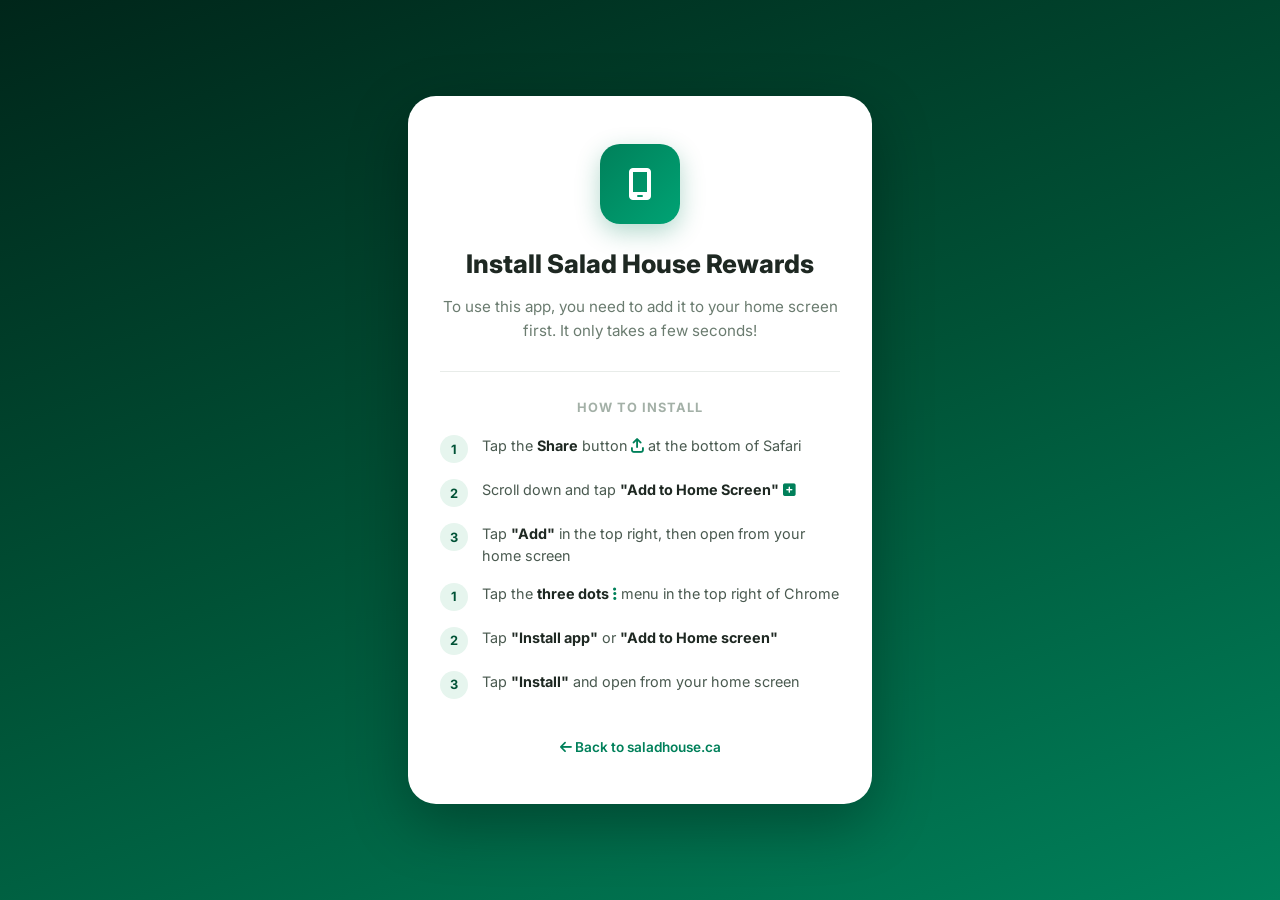
==== commit 566eb9a8: "Password reset: extract token from pasted link, no Supabase redirect needed User receives reset emai" ====
--- a/rewards/index.html
+++ b/rewards/index.html
@@ -27,7 +27,7 @@
     <link rel="preconnect" href="https://fonts.gstatic.com" crossorigin>
     <link href="https://fonts.googleapis.com/css2?family=Inter:wght@400;500;600;700;800&display=swap" rel="stylesheet">
     <link rel="stylesheet" href="https://cdnjs.cloudflare.com/ajax/libs/font-awesome/6.5.1/css/all.min.css">
-    <script type="module" crossorigin src="/rewards/assets/index-b3IpUO1t.js"></script>
+    <script type="module" crossorigin src="/rewards/assets/index-e-tur27T.js"></script>
     <link rel="stylesheet" crossorigin href="/rewards/assets/index-CFAdtFsg.css">
     <style>
       #install-gate {position:fixed;inset:0;z-index:99999;background:linear-gradient(160deg,#00261a 0%,#005236 50%,#00805a 100%);display:flex;align-items:center;justify-content:center;font-family:'Inter',-apple-system,BlinkMacSystemFont,sans-serif;padding:24px}
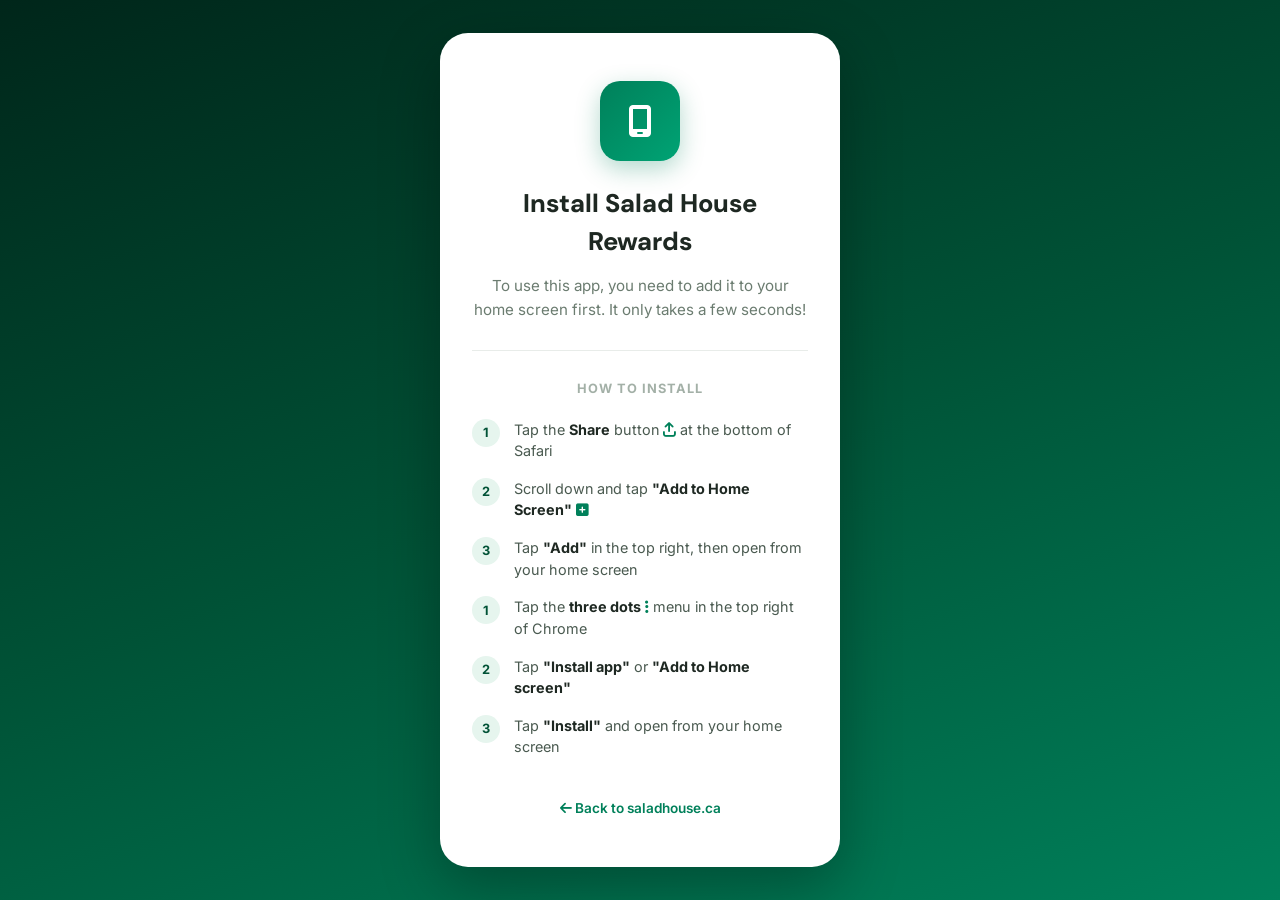
==== commit 22a12887: "Fix CSS bundle reference after rename Co-Authored-By: Claude Opus 4.6 <noreply@anthropic.com>" ====
--- a/rewards/index.html
+++ b/rewards/index.html
@@ -28,7 +28,7 @@
     <link href="https://fonts.googleapis.com/css2?family=Inter:wght@400;500;600;700;800&display=swap" rel="stylesheet">
     <link rel="stylesheet" href="https://cdnjs.cloudflare.com/ajax/libs/font-awesome/6.5.1/css/all.min.css">
     <script type="module" crossorigin src="/rewards/assets/index-e-tur27T.js"></script>
-    <link rel="stylesheet" crossorigin href="/rewards/assets/index-CFAdtFsg.css">
+    <link rel="stylesheet" crossorigin href="/rewards/assets/index-CuLjP7cs.css">
     <style>
       #install-gate {position:fixed;inset:0;z-index:99999;background:linear-gradient(160deg,#00261a 0%,#005236 50%,#00805a 100%);display:flex;align-items:center;justify-content:center;font-family:'Inter',-apple-system,BlinkMacSystemFont,sans-serif;padding:24px}
       #install-gate.hidden{display:none}
--- a/rewards/assets/index-CuLjP7cs.css
+++ b/rewards/assets/index-CuLjP7cs.css
@@ -0,0 +1 @@
+@import"https://fonts.googleapis.com/css2?family=DM+Sans:ital,opsz,wght@0,9..40,400;0,9..40,500;0,9..40,600;0,9..40,700&family=Playfair+Display:ital,wght@0,700;1,700&display=swap";*,:before,:after{--tw-border-spacing-x: 0;--tw-border-spacing-y: 0;--tw-translate-x: 0;--tw-translate-y: 0;--tw-rotate: 0;--tw-skew-x: 0;--tw-skew-y: 0;--tw-scale-x: 1;--tw-scale-y: 1;--tw-pan-x: ;--tw-pan-y: ;--tw-pinch-zoom: ;--tw-scroll-snap-strictness: proximity;--tw-gradient-from-position: ;--tw-gradient-via-position: ;--tw-gradient-to-position: ;--tw-ordinal: ;--tw-slashed-zero: ;--tw-numeric-figure: ;--tw-numeric-spacing: ;--tw-numeric-fraction: ;--tw-ring-inset: ;--tw-ring-offset-width: 0px;--tw-ring-offset-color: #fff;--tw-ring-color: rgb(59 130 246 / .5);--tw-ring-offset-shadow: 0 0 #0000;--tw-ring-shadow: 0 0 #0000;--tw-shadow: 0 0 #0000;--tw-shadow-colored: 0 0 #0000;--tw-blur: ;--tw-brightness: ;--tw-contrast: ;--tw-grayscale: ;--tw-hue-rotate: ;--tw-invert: ;--tw-saturate: ;--tw-sepia: ;--tw-drop-shadow: ;--tw-backdrop-blur: ;--tw-backdrop-brightness: ;--tw-backdrop-contrast: ;--tw-backdrop-grayscale: ;--tw-backdrop-hue-rotate: ;--tw-backdrop-invert: ;--tw-backdrop-opacity: ;--tw-backdrop-saturate: ;--tw-backdrop-sepia: ;--tw-contain-size: ;--tw-contain-layout: ;--tw-contain-paint: ;--tw-contain-style: }::backdrop{--tw-border-spacing-x: 0;--tw-border-spacing-y: 0;--tw-translate-x: 0;--tw-translate-y: 0;--tw-rotate: 0;--tw-skew-x: 0;--tw-skew-y: 0;--tw-scale-x: 1;--tw-scale-y: 1;--tw-pan-x: ;--tw-pan-y: ;--tw-pinch-zoom: ;--tw-scroll-snap-strictness: proximity;--tw-gradient-from-position: ;--tw-gradient-via-position: ;--tw-gradient-to-position: ;--tw-ordinal: ;--tw-slashed-zero: ;--tw-numeric-figure: ;--tw-numeric-spacing: ;--tw-numeric-fraction: ;--tw-ring-inset: ;--tw-ring-offset-width: 0px;--tw-ring-offset-color: #fff;--tw-ring-color: rgb(59 130 246 / .5);--tw-ring-offset-shadow: 0 0 #0000;--tw-ring-shadow: 0 0 #0000;--tw-shadow: 0 0 #0000;--tw-shadow-colored: 0 0 #0000;--tw-blur: ;--tw-brightness: ;--tw-contrast: ;--tw-grayscale: ;--tw-hue-rotate: ;--tw-invert: ;--tw-saturate: ;--tw-sepia: ;--tw-drop-shadow: ;--tw-backdrop-blur: ;--tw-backdrop-brightness: ;--tw-backdrop-contrast: ;--tw-backdrop-grayscale: ;--tw-backdrop-hue-rotate: ;--tw-backdrop-invert: ;--tw-backdrop-opacity: ;--tw-backdrop-saturate: ;--tw-backdrop-sepia: ;--tw-contain-size: ;--tw-contain-layout: ;--tw-contain-paint: ;--tw-contain-style: }*,:before,:after{box-sizing:border-box;border-width:0;border-style:solid;border-color:#e5e7eb}:before,:after{--tw-content: ""}html,:host{line-height:1.5;-webkit-text-size-adjust:100%;-moz-tab-size:4;-o-tab-size:4;tab-size:4;font-family:ui-sans-serif,system-ui,sans-serif,"Apple Color Emoji","Segoe UI Emoji",Segoe UI Symbol,"Noto Color Emoji";font-feature-settings:normal;font-variation-settings:normal;-webkit-tap-highlight-color:transparent}body{margin:0;line-height:inherit}hr{height:0;color:inherit;border-top-width:1px}abbr:where([title]){-webkit-text-decoration:underline dotted;text-decoration:underline dotted}h1,h2,h3,h4,h5,h6{font-size:inherit;font-weight:inherit}a{color:inherit;text-decoration:inherit}b,strong{font-weight:bolder}code,kbd,samp,pre{font-family:ui-monospace,SFMono-Regular,Menlo,Monaco,Consolas,Liberation Mono,Courier New,monospace;font-feature-settings:normal;font-variation-settings:normal;font-size:1em}small{font-size:80%}sub,sup{font-size:75%;line-height:0;position:relative;vertical-align:baseline}sub{bottom:-.25em}sup{top:-.5em}table{text-indent:0;border-color:inherit;border-collapse:collapse}button,input,optgroup,select,textarea{font-family:inherit;font-feature-settings:inherit;font-variation-settings:inherit;font-size:100%;font-weight:inherit;line-height:inherit;letter-spacing:inherit;color:inherit;margin:0;padding:0}button,select{text-transform:none}button,input:where([type=button]),input:where([type=reset]),input:where([type=submit]){-webkit-appearance:button;background-color:transparent;background-image:none}:-moz-focusring{outline:auto}:-moz-ui-invalid{box-shadow:none}progress{vertical-align:baseline}::-webkit-inner-spin-button,::-webkit-outer-spin-button{height:auto}[type=search]{-webkit-appearance:textfield;outline-offset:-2px}::-webkit-search-decoration{-webkit-appearance:none}::-webkit-file-upload-button{-webkit-appearance:button;font:inherit}summary{display:list-item}blockquote,dl,dd,h1,h2,h3,h4,h5,h6,hr,figure,p,pre{margin:0}fieldset{margin:0;padding:0}legend{padding:0}ol,ul,menu{list-style:none;margin:0;padding:0}dialog{padding:0}textarea{resize:vertical}input::-moz-placeholder,textarea::-moz-placeholder{opacity:1;color:#9ca3af}input::placeholder,textarea::placeholder{opacity:1;color:#9ca3af}button,[role=button]{cursor:pointer}:disabled{cursor:default}img,svg,video,canvas,audio,iframe,embed,object{display:block;vertical-align:middle}img,video{max-width:100%;height:auto}[hidden]:where(:not([hidden=until-found])){display:none}:root{--background: 150 15% 97%;--foreground: 160 30% 12%;--card: 0 0% 100%;--card-foreground: 160 30% 12%;--popover: 0 0% 100%;--popover-foreground: 160 30% 12%;--primary: 160 35% 35%;--primary-foreground: 0 0% 100%;--secondary: 150 20% 92%;--secondary-foreground: 160 30% 20%;--muted: 150 12% 90%;--muted-foreground: 160 10% 50%;--accent: 42 85% 55%;--accent-foreground: 42 90% 15%;--destructive: 0 84.2% 60.2%;--destructive-foreground: 210 40% 98%;--border: 150 15% 88%;--input: 150 15% 88%;--ring: 160 35% 35%;--radius: 1rem;--sidebar-background: 0 0% 98%;--sidebar-foreground: 240 5.3% 26.1%;--sidebar-primary: 240 5.9% 10%;--sidebar-primary-foreground: 0 0% 98%;--sidebar-accent: 240 4.8% 95.9%;--sidebar-accent-foreground: 240 5.9% 10%;--sidebar-border: 220 13% 91%;--sidebar-ring: 217.2 91.2% 59.8%;--salad-deep: 160 40% 28%;--salad-light: 155 30% 95%;--reward-gold: 42 85% 55%;--reward-gold-foreground: 42 90% 15%;--reward-bronze: 30 50% 50%;--reward-silver: 210 10% 65%;--reward-platinum: 160 35% 25%;--sat: env(safe-area-inset-top, 0px);--sab: env(safe-area-inset-bottom, 0px)}.dark{--background: 160 30% 6%;--foreground: 150 15% 95%;--card: 160 25% 10%;--card-foreground: 150 15% 95%;--popover: 160 25% 10%;--popover-foreground: 150 15% 95%;--primary: 155 40% 50%;--primary-foreground: 160 30% 6%;--secondary: 160 20% 15%;--secondary-foreground: 150 15% 90%;--muted: 160 15% 18%;--muted-foreground: 150 10% 55%;--accent: 42 85% 55%;--accent-foreground: 42 90% 15%;--destructive: 0 62.8% 30.6%;--destructive-foreground: 210 40% 98%;--border: 160 15% 18%;--input: 160 15% 18%;--ring: 155 40% 50%;--sidebar-background: 240 5.9% 10%;--sidebar-foreground: 240 4.8% 95.9%;--sidebar-primary: 224.3 76.3% 48%;--sidebar-primary-foreground: 0 0% 100%;--sidebar-accent: 240 3.7% 15.9%;--sidebar-accent-foreground: 240 4.8% 95.9%;--sidebar-border: 240 3.7% 15.9%;--sidebar-ring: 217.2 91.2% 59.8%}[data-app-type=staff]{--background: 35 15% 97%;--foreground: 30 30% 12%;--card: 0 0% 100%;--card-foreground: 30 30% 12%;--popover: 0 0% 100%;--popover-foreground: 30 30% 12%;--primary: 38 67% 47%;--primary-foreground: 0 0% 100%;--secondary: 35 20% 92%;--secondary-foreground: 30 30% 20%;--muted: 35 12% 90%;--muted-foreground: 30 10% 50%;--accent: 160 35% 35%;--accent-foreground: 0 0% 100%;--border: 35 15% 88%;--input: 35 15% 88%;--ring: 38 67% 47%;--salad-deep: 32 50% 25%;--salad-light: 35 30% 95%;--reward-gold: 38 67% 47%;--reward-gold-foreground: 38 90% 15%}*{border-color:hsl(var(--border))}body{background-color:hsl(var(--background));font-family:ui-sans-serif,system-ui,sans-serif,"Apple Color Emoji","Segoe UI Emoji",Segoe UI Symbol,"Noto Color Emoji";color:hsl(var(--foreground));font-family:DM Sans,sans-serif;-webkit-font-smoothing:antialiased;-moz-osx-font-smoothing:grayscale}h1,h2,h3{font-family:DM Sans,sans-serif;font-weight:700}.sr-only{position:absolute;width:1px;height:1px;padding:0;margin:-1px;overflow:hidden;clip:rect(0,0,0,0);white-space:nowrap;border-width:0}.pointer-events-none{pointer-events:none}.pointer-events-auto{pointer-events:auto}.visible{visibility:visible}.invisible{visibility:hidden}.fixed{position:fixed}.absolute{position:absolute}.relative{position:relative}.inset-0{top:0;right:0;bottom:0;left:0}.inset-x-0{left:0;right:0}.inset-y-0{top:0;bottom:0}.-bottom-12{bottom:-3rem}.-left-12{left:-3rem}.-right-12{right:-3rem}.-top-1{top:-.25rem}.-top-12{top:-3rem}.bottom-0{bottom:0}.left-0{left:0}.left-1{left:.25rem}.left-1\/2{left:50%}.left-2{left:.5rem}.left-4{left:1rem}.left-\[50\%\]{left:50%}.right-0{right:0}.right-1{right:.25rem}.right-2{right:.5rem}.right-3{right:.75rem}.right-4{right:1rem}.top-0{top:0}.top-1\.5{top:.375rem}.top-1\/2{top:50%}.top-2{top:.5rem}.top-3\.5{top:.875rem}.top-4{top:1rem}.top-\[1px\]{top:1px}.top-\[50\%\]{top:50%}.top-\[60\%\]{top:60%}.top-full{top:100%}.z-10{z-index:10}.z-20{z-index:20}.z-50{z-index:50}.z-\[100\]{z-index:100}.z-\[1\]{z-index:1}.-mx-1{margin-left:-.25rem;margin-right:-.25rem}.mx-2{margin-left:.5rem;margin-right:.5rem}.mx-3\.5{margin-left:.875rem;margin-right:.875rem}.mx-auto{margin-left:auto;margin-right:auto}.my-0\.5{margin-top:.125rem;margin-bottom:.125rem}.my-1{margin-top:.25rem;margin-bottom:.25rem}.my-3{margin-top:.75rem;margin-bottom:.75rem}.-ml-4{margin-left:-1rem}.-mt-10{margin-top:-2.5rem}.-mt-4{margin-top:-1rem}.-mt-6{margin-top:-1.5rem}.mb-1{margin-bottom:.25rem}.mb-10{margin-bottom:2.5rem}.mb-2{margin-bottom:.5rem}.mb-2\.5{margin-bottom:.625rem}.mb-3{margin-bottom:.75rem}.mb-4{margin-bottom:1rem}.mb-6{margin-bottom:1.5rem}.mb-8{margin-bottom:2rem}.ml-1{margin-left:.25rem}.ml-auto{margin-left:auto}.mr-1{margin-right:.25rem}.mr-2{margin-right:.5rem}.mt-1{margin-top:.25rem}.mt-1\.5{margin-top:.375rem}.mt-2{margin-top:.5rem}.mt-24{margin-top:6rem}.mt-3{margin-top:.75rem}.mt-4{margin-top:1rem}.mt-5{margin-top:1.25rem}.mt-6{margin-top:1.5rem}.mt-auto{margin-top:auto}.block{display:block}.inline-block{display:inline-block}.inline{display:inline}.flex{display:flex}.inline-flex{display:inline-flex}.table{display:table}.grid{display:grid}.hidden{display:none}.aspect-square{aspect-ratio:1 / 1}.aspect-video{aspect-ratio:16 / 9}.size-4{width:1rem;height:1rem}.h-1{height:.25rem}.h-1\.5{height:.375rem}.h-10{height:2.5rem}.h-11{height:2.75rem}.h-12{height:3rem}.h-14{height:3.5rem}.h-16{height:4rem}.h-2{height:.5rem}.h-2\.5{height:.625rem}.h-20{height:5rem}.h-3{height:.75rem}.h-3\.5{height:.875rem}.h-4{height:1rem}.h-48{height:12rem}.h-5{height:1.25rem}.h-6{height:1.5rem}.h-7{height:1.75rem}.h-8{height:2rem}.h-9{height:2.25rem}.h-\[1px\]{height:1px}.h-\[var\(--radix-navigation-menu-viewport-height\)\]{height:var(--radix-navigation-menu-viewport-height)}.h-\[var\(--radix-select-trigger-height\)\]{height:var(--radix-select-trigger-height)}.h-auto{height:auto}.h-full{height:100%}.h-px{height:1px}.h-svh{height:100svh}.max-h-96{max-height:24rem}.max-h-\[300px\]{max-height:300px}.max-h-screen{max-height:100vh}.min-h-0{min-height:0px}.min-h-\[80px\]{min-height:80px}.min-h-screen{min-height:100vh}.min-h-svh{min-height:100svh}.w-0{width:0px}.w-1{width:.25rem}.w-10{width:2.5rem}.w-11{width:2.75rem}.w-12{width:3rem}.w-14{width:3.5rem}.w-16{width:4rem}.w-2{width:.5rem}.w-2\.5{width:.625rem}.w-20{width:5rem}.w-3{width:.75rem}.w-3\.5{width:.875rem}.w-3\/4{width:75%}.w-4{width:1rem}.w-48{width:12rem}.w-5{width:1.25rem}.w-6{width:1.5rem}.w-64{width:16rem}.w-7{width:1.75rem}.w-72{width:18rem}.w-8{width:2rem}.w-9{width:2.25rem}.w-\[--sidebar-width\]{width:var(--sidebar-width)}.w-\[100px\]{width:100px}.w-\[1px\]{width:1px}.w-auto{width:auto}.w-full{width:100%}.w-max{width:-moz-max-content;width:max-content}.w-px{width:1px}.min-w-0{min-width:0px}.min-w-5{min-width:1.25rem}.min-w-\[12rem\]{min-width:12rem}.min-w-\[8rem\]{min-width:8rem}.min-w-\[var\(--radix-select-trigger-width\)\]{min-width:var(--radix-select-trigger-width)}.max-w-\[--skeleton-width\]{max-width:var(--skeleton-width)}.max-w-lg{max-width:32rem}.max-w-max{max-width:-moz-max-content;max-width:max-content}.max-w-md{max-width:28rem}.max-w-sm{max-width:24rem}.flex-1{flex:1 1 0%}.shrink-0{flex-shrink:0}.grow{flex-grow:1}.grow-0{flex-grow:0}.basis-full{flex-basis:100%}.caption-bottom{caption-side:bottom}.border-collapse{border-collapse:collapse}.-translate-x-1\/2{--tw-translate-x: -50%;transform:translate(var(--tw-translate-x),var(--tw-translate-y)) rotate(var(--tw-rotate)) skew(var(--tw-skew-x)) skewY(var(--tw-skew-y)) scaleX(var(--tw-scale-x)) scaleY(var(--tw-scale-y))}.-translate-x-px{--tw-translate-x: -1px;transform:translate(var(--tw-translate-x),var(--tw-translate-y)) rotate(var(--tw-rotate)) skew(var(--tw-skew-x)) skewY(var(--tw-skew-y)) scaleX(var(--tw-scale-x)) scaleY(var(--tw-scale-y))}.-translate-y-1\/2{--tw-translate-y: -50%;transform:translate(var(--tw-translate-x),var(--tw-translate-y)) rotate(var(--tw-rotate)) skew(var(--tw-skew-x)) skewY(var(--tw-skew-y)) scaleX(var(--tw-scale-x)) scaleY(var(--tw-scale-y))}.translate-x-\[-50\%\]{--tw-translate-x: -50%;transform:translate(var(--tw-translate-x),var(--tw-translate-y)) rotate(var(--tw-rotate)) skew(var(--tw-skew-x)) skewY(var(--tw-skew-y)) scaleX(var(--tw-scale-x)) scaleY(var(--tw-scale-y))}.translate-x-px{--tw-translate-x: 1px;transform:translate(var(--tw-translate-x),var(--tw-translate-y)) rotate(var(--tw-rotate)) skew(var(--tw-skew-x)) skewY(var(--tw-skew-y)) scaleX(var(--tw-scale-x)) scaleY(var(--tw-scale-y))}.translate-y-\[-50\%\]{--tw-translate-y: -50%;transform:translate(var(--tw-translate-x),var(--tw-translate-y)) rotate(var(--tw-rotate)) skew(var(--tw-skew-x)) skewY(var(--tw-skew-y)) scaleX(var(--tw-scale-x)) scaleY(var(--tw-scale-y))}.-rotate-90{--tw-rotate: -90deg;transform:translate(var(--tw-translate-x),var(--tw-translate-y)) rotate(var(--tw-rotate)) skew(var(--tw-skew-x)) skewY(var(--tw-skew-y)) scaleX(var(--tw-scale-x)) scaleY(var(--tw-scale-y))}.rotate-45{--tw-rotate: 45deg;transform:translate(var(--tw-translate-x),var(--tw-translate-y)) rotate(var(--tw-rotate)) skew(var(--tw-skew-x)) skewY(var(--tw-skew-y)) scaleX(var(--tw-scale-x)) scaleY(var(--tw-scale-y))}.rotate-90{--tw-rotate: 90deg;transform:translate(var(--tw-translate-x),var(--tw-translate-y)) rotate(var(--tw-rotate)) skew(var(--tw-skew-x)) skewY(var(--tw-skew-y)) scaleX(var(--tw-scale-x)) scaleY(var(--tw-scale-y))}.transform{transform:translate(var(--tw-translate-x),var(--tw-translate-y)) rotate(var(--tw-rotate)) skew(var(--tw-skew-x)) skewY(var(--tw-skew-y)) scaleX(var(--tw-scale-x)) scaleY(var(--tw-scale-y))}@keyframes pulse{50%{opacity:.5}}.animate-pulse{animation:pulse 2s cubic-bezier(.4,0,.6,1) infinite}@keyframes spin{to{transform:rotate(360deg)}}.animate-spin{animation:spin 1s linear infinite}.cursor-default{cursor:default}.cursor-pointer{cursor:pointer}.touch-none{touch-action:none}.select-none{-webkit-user-select:none;-moz-user-select:none;user-select:none}.resize-none{resize:none}.list-none{list-style-type:none}.grid-cols-2{grid-template-columns:repeat(2,minmax(0,1fr))}.grid-cols-3{grid-template-columns:repeat(3,minmax(0,1fr))}.flex-row{flex-direction:row}.flex-col{flex-direction:column}.flex-col-reverse{flex-direction:column-reverse}.flex-wrap{flex-wrap:wrap}.items-start{align-items:flex-start}.items-end{align-items:flex-end}.items-center{align-items:center}.items-stretch{align-items:stretch}.justify-center{justify-content:center}.justify-between{justify-content:space-between}.justify-around{justify-content:space-around}.gap-0\.5{gap:.125rem}.gap-1{gap:.25rem}.gap-1\.5{gap:.375rem}.gap-2{gap:.5rem}.gap-2\.5{gap:.625rem}.gap-3{gap:.75rem}.gap-4{gap:1rem}.space-x-1>:not([hidden])~:not([hidden]){--tw-space-x-reverse: 0;margin-right:calc(.25rem * var(--tw-space-x-reverse));margin-left:calc(.25rem * calc(1 - var(--tw-space-x-reverse)))}.space-x-4>:not([hidden])~:not([hidden]){--tw-space-x-reverse: 0;margin-right:calc(1rem * var(--tw-space-x-reverse));margin-left:calc(1rem * calc(1 - var(--tw-space-x-reverse)))}.space-y-1>:not([hidden])~:not([hidden]){--tw-space-y-reverse: 0;margin-top:calc(.25rem * calc(1 - var(--tw-space-y-reverse)));margin-bottom:calc(.25rem * var(--tw-space-y-reverse))}.space-y-1\.5>:not([hidden])~:not([hidden]){--tw-space-y-reverse: 0;margin-top:calc(.375rem * calc(1 - var(--tw-space-y-reverse)));margin-bottom:calc(.375rem * var(--tw-space-y-reverse))}.space-y-2>:not([hidden])~:not([hidden]){--tw-space-y-reverse: 0;margin-top:calc(.5rem * calc(1 - var(--tw-space-y-reverse)));margin-bottom:calc(.5rem * var(--tw-space-y-reverse))}.space-y-2\.5>:not([hidden])~:not([hidden]){--tw-space-y-reverse: 0;margin-top:calc(.625rem * calc(1 - var(--tw-space-y-reverse)));margin-bottom:calc(.625rem * var(--tw-space-y-reverse))}.space-y-3>:not([hidden])~:not([hidden]){--tw-space-y-reverse: 0;margin-top:calc(.75rem * calc(1 - var(--tw-space-y-reverse)));margin-bottom:calc(.75rem * var(--tw-space-y-reverse))}.space-y-4>:not([hidden])~:not([hidden]){--tw-space-y-reverse: 0;margin-top:calc(1rem * calc(1 - var(--tw-space-y-reverse)));margin-bottom:calc(1rem * var(--tw-space-y-reverse))}.overflow-auto{overflow:auto}.overflow-hidden{overflow:hidden}.overflow-x-auto{overflow-x:auto}.overflow-y-auto{overflow-y:auto}.overflow-x-hidden{overflow-x:hidden}.whitespace-nowrap{white-space:nowrap}.break-words{overflow-wrap:break-word}.rounded-2xl{border-radius:1rem}.rounded-3xl{border-radius:1.5rem}.rounded-\[2px\]{border-radius:2px}.rounded-\[inherit\]{border-radius:inherit}.rounded-full{border-radius:9999px}.rounded-lg{border-radius:var(--radius)}.rounded-md{border-radius:calc(var(--radius) - 2px)}.rounded-sm{border-radius:calc(var(--radius) - 4px)}.rounded-xl{border-radius:.75rem}.rounded-t-\[10px\]{border-top-left-radius:10px;border-top-right-radius:10px}.rounded-tl-sm{border-top-left-radius:calc(var(--radius) - 4px)}.border{border-width:1px}.border-2{border-width:2px}.border-4{border-width:4px}.border-\[1\.5px\]{border-width:1.5px}.border-y{border-top-width:1px;border-bottom-width:1px}.border-b{border-bottom-width:1px}.border-l{border-left-width:1px}.border-r{border-right-width:1px}.border-t{border-top-width:1px}.border-dashed{border-style:dashed}.border-\[--color-border\]{border-color:var(--color-border)}.border-border\/50{border-color:hsl(var(--border) / .5)}.border-destructive{border-color:hsl(var(--destructive))}.border-destructive\/50{border-color:hsl(var(--destructive) / .5)}.border-input{border-color:hsl(var(--input))}.border-primary{border-color:hsl(var(--primary))}.border-primary\/30{border-color:hsl(var(--primary) / .3)}.border-reward-bronze\/30{border-color:hsl(var(--reward-bronze) / .3)}.border-reward-gold\/20{border-color:hsl(var(--reward-gold) / .2)}.border-reward-platinum\/20{border-color:hsl(var(--reward-platinum) / .2)}.border-reward-silver\/30{border-color:hsl(var(--reward-silver) / .3)}.border-sidebar-border{border-color:hsl(var(--sidebar-border))}.border-transparent{border-color:transparent}.border-l-transparent{border-left-color:transparent}.border-t-transparent{border-top-color:transparent}.bg-\[--color-bg\]{background-color:var(--color-bg)}.bg-accent{background-color:hsl(var(--accent))}.bg-background{background-color:hsl(var(--background))}.bg-black\/80{background-color:#000c}.bg-border{background-color:hsl(var(--border))}.bg-card{background-color:hsl(var(--card))}.bg-destructive{background-color:hsl(var(--destructive))}.bg-destructive\/10{background-color:hsl(var(--destructive) / .1)}.bg-emerald-500\/10{background-color:#10b9811a}.bg-foreground{background-color:hsl(var(--foreground))}.bg-muted{background-color:hsl(var(--muted))}.bg-muted\/50{background-color:hsl(var(--muted) / .5)}.bg-popover{background-color:hsl(var(--popover))}.bg-primary{background-color:hsl(var(--primary))}.bg-primary\/10{background-color:hsl(var(--primary) / .1)}.bg-reward-bronze\/5{background-color:hsl(var(--reward-bronze) / .05)}.bg-reward-gold\/5{background-color:hsl(var(--reward-gold) / .05)}.bg-reward-platinum\/5{background-color:hsl(var(--reward-platinum) / .05)}.bg-reward-silver\/5{background-color:hsl(var(--reward-silver) / .05)}.bg-secondary{background-color:hsl(var(--secondary))}.bg-secondary\/40{background-color:hsl(var(--secondary) / .4)}.bg-secondary\/60{background-color:hsl(var(--secondary) / .6)}.bg-sidebar{background-color:hsl(var(--sidebar-background))}.bg-sidebar-border{background-color:hsl(var(--sidebar-border))}.bg-transparent{background-color:transparent}.fill-current{fill:currentColor}.p-0{padding:0}.p-1{padding:.25rem}.p-1\.5{padding:.375rem}.p-2{padding:.5rem}.p-3{padding:.75rem}.p-3\.5{padding:.875rem}.p-4{padding:1rem}.p-5{padding:1.25rem}.p-6{padding:1.5rem}.p-8{padding:2rem}.p-\[1px\]{padding:1px}.px-1{padding-left:.25rem;padding-right:.25rem}.px-2{padding-left:.5rem;padding-right:.5rem}.px-2\.5{padding-left:.625rem;padding-right:.625rem}.px-3{padding-left:.75rem;padding-right:.75rem}.px-4{padding-left:1rem;padding-right:1rem}.px-5{padding-left:1.25rem;padding-right:1.25rem}.px-6{padding-left:1.5rem;padding-right:1.5rem}.px-8{padding-left:2rem;padding-right:2rem}.py-0\.5{padding-top:.125rem;padding-bottom:.125rem}.py-1{padding-top:.25rem;padding-bottom:.25rem}.py-1\.5{padding-top:.375rem;padding-bottom:.375rem}.py-12{padding-top:3rem;padding-bottom:3rem}.py-2{padding-top:.5rem;padding-bottom:.5rem}.py-2\.5{padding-top:.625rem;padding-bottom:.625rem}.py-3{padding-top:.75rem;padding-bottom:.75rem}.py-3\.5{padding-top:.875rem;padding-bottom:.875rem}.py-4{padding-top:1rem;padding-bottom:1rem}.py-6{padding-top:1.5rem;padding-bottom:1.5rem}.py-8{padding-top:2rem;padding-bottom:2rem}.pb-12{padding-bottom:3rem}.pb-14{padding-bottom:3.5rem}.pb-24{padding-bottom:6rem}.pb-3{padding-bottom:.75rem}.pb-4{padding-bottom:1rem}.pb-8{padding-bottom:2rem}.pl-12{padding-left:3rem}.pl-2\.5{padding-left:.625rem}.pl-4{padding-left:1rem}.pl-8{padding-left:2rem}.pr-2{padding-right:.5rem}.pr-2\.5{padding-right:.625rem}.pr-4{padding-right:1rem}.pr-8{padding-right:2rem}.pt-0{padding-top:0}.pt-1{padding-top:.25rem}.pt-12{padding-top:3rem}.pt-3{padding-top:.75rem}.pt-4{padding-top:1rem}.text-left{text-align:left}.text-center{text-align:center}.text-right{text-align:right}.align-middle{vertical-align:middle}.font-mono{font-family:ui-monospace,SFMono-Regular,Menlo,Monaco,Consolas,Liberation Mono,Courier New,monospace}.text-2xl{font-size:1.5rem;line-height:2rem}.text-3xl{font-size:1.875rem;line-height:2.25rem}.text-4xl{font-size:2.25rem;line-height:2.5rem}.text-\[0\.8rem\]{font-size:.8rem}.text-\[10px\]{font-size:10px}.text-\[11px\]{font-size:11px}.text-\[9px\]{font-size:9px}.text-base{font-size:1rem;line-height:1.5rem}.text-lg{font-size:1.125rem;line-height:1.75rem}.text-sm{font-size:.875rem;line-height:1.25rem}.text-xl{font-size:1.25rem;line-height:1.75rem}.text-xs{font-size:.75rem;line-height:1rem}.font-bold{font-weight:700}.font-medium{font-weight:500}.font-normal{font-weight:400}.font-semibold{font-weight:600}.uppercase{text-transform:uppercase}.capitalize{text-transform:capitalize}.tabular-nums{--tw-numeric-spacing: tabular-nums;font-variant-numeric:var(--tw-ordinal) var(--tw-slashed-zero) var(--tw-numeric-figure) var(--tw-numeric-spacing) var(--tw-numeric-fraction)}.leading-none{line-height:1}.tracking-\[0\.5em\]{letter-spacing:.5em}.tracking-tight{letter-spacing:-.025em}.tracking-wide{letter-spacing:.025em}.tracking-wider{letter-spacing:.05em}.tracking-widest{letter-spacing:.1em}.text-accent{color:hsl(var(--accent))}.text-accent-foreground{color:hsl(var(--accent-foreground))}.text-amber-500{--tw-text-opacity: 1;color:rgb(245 158 11 / var(--tw-text-opacity, 1))}.text-card-foreground{color:hsl(var(--card-foreground))}.text-current{color:currentColor}.text-destructive{color:hsl(var(--destructive))}.text-destructive-foreground{color:hsl(var(--destructive-foreground))}.text-emerald-500{--tw-text-opacity: 1;color:rgb(16 185 129 / var(--tw-text-opacity, 1))}.text-foreground{color:hsl(var(--foreground))}.text-foreground\/50{color:hsl(var(--foreground) / .5)}.text-muted-foreground{color:hsl(var(--muted-foreground))}.text-popover-foreground{color:hsl(var(--popover-foreground))}.text-primary{color:hsl(var(--primary))}.text-primary-foreground{color:hsl(var(--primary-foreground))}.text-primary\/40{color:hsl(var(--primary) / .4)}.text-secondary-foreground{color:hsl(var(--secondary-foreground))}.text-sidebar-foreground{color:hsl(var(--sidebar-foreground))}.text-sidebar-foreground\/70{color:hsl(var(--sidebar-foreground) / .7)}.text-white{--tw-text-opacity: 1;color:rgb(255 255 255 / var(--tw-text-opacity, 1))}.underline{text-decoration-line:underline}.underline-offset-4{text-underline-offset:4px}.opacity-0{opacity:0}.opacity-50{opacity:.5}.opacity-60{opacity:.6}.opacity-70{opacity:.7}.opacity-80{opacity:.8}.opacity-90{opacity:.9}.shadow-\[0_0_0_1px_hsl\(var\(--sidebar-border\)\)\]{--tw-shadow: 0 0 0 1px hsl(var(--sidebar-border));--tw-shadow-colored: 0 0 0 1px var(--tw-shadow-color);box-shadow:var(--tw-ring-offset-shadow, 0 0 #0000),var(--tw-ring-shadow, 0 0 #0000),var(--tw-shadow)}.shadow-inner{--tw-shadow: inset 0 2px 4px 0 rgb(0 0 0 / .05);--tw-shadow-colored: inset 0 2px 4px 0 var(--tw-shadow-color);box-shadow:var(--tw-ring-offset-shadow, 0 0 #0000),var(--tw-ring-shadow, 0 0 #0000),var(--tw-shadow)}.shadow-lg{--tw-shadow: 0 10px 15px -3px rgb(0 0 0 / .1), 0 4px 6px -4px rgb(0 0 0 / .1);--tw-shadow-colored: 0 10px 15px -3px var(--tw-shadow-color), 0 4px 6px -4px var(--tw-shadow-color);box-shadow:var(--tw-ring-offset-shadow, 0 0 #0000),var(--tw-ring-shadow, 0 0 #0000),var(--tw-shadow)}.shadow-md{--tw-shadow: 0 4px 6px -1px rgb(0 0 0 / .1), 0 2px 4px -2px rgb(0 0 0 / .1);--tw-shadow-colored: 0 4px 6px -1px var(--tw-shadow-color), 0 2px 4px -2px var(--tw-shadow-color);box-shadow:var(--tw-ring-offset-shadow, 0 0 #0000),var(--tw-ring-shadow, 0 0 #0000),var(--tw-shadow)}.shadow-none{--tw-shadow: 0 0 #0000;--tw-shadow-colored: 0 0 #0000;box-shadow:var(--tw-ring-offset-shadow, 0 0 #0000),var(--tw-ring-shadow, 0 0 #0000),var(--tw-shadow)}.shadow-sm{--tw-shadow: 0 1px 2px 0 rgb(0 0 0 / .05);--tw-shadow-colored: 0 1px 2px 0 var(--tw-shadow-color);box-shadow:var(--tw-ring-offset-shadow, 0 0 #0000),var(--tw-ring-shadow, 0 0 #0000),var(--tw-shadow)}.shadow-xl{--tw-shadow: 0 20px 25px -5px rgb(0 0 0 / .1), 0 8px 10px -6px rgb(0 0 0 / .1);--tw-shadow-colored: 0 20px 25px -5px var(--tw-shadow-color), 0 8px 10px -6px var(--tw-shadow-color);box-shadow:var(--tw-ring-offset-shadow, 0 0 #0000),var(--tw-ring-shadow, 0 0 #0000),var(--tw-shadow)}.outline-none{outline:2px solid transparent;outline-offset:2px}.outline{outline-style:solid}.ring-0{--tw-ring-offset-shadow: var(--tw-ring-inset) 0 0 0 var(--tw-ring-offset-width) var(--tw-ring-offset-color);--tw-ring-shadow: var(--tw-ring-inset) 0 0 0 calc(0px + var(--tw-ring-offset-width)) var(--tw-ring-color);box-shadow:var(--tw-ring-offset-shadow),var(--tw-ring-shadow),var(--tw-shadow, 0 0 #0000)}.ring-2{--tw-ring-offset-shadow: var(--tw-ring-inset) 0 0 0 var(--tw-ring-offset-width) var(--tw-ring-offset-color);--tw-ring-shadow: var(--tw-ring-inset) 0 0 0 calc(2px + var(--tw-ring-offset-width)) var(--tw-ring-color);box-shadow:var(--tw-ring-offset-shadow),var(--tw-ring-shadow),var(--tw-shadow, 0 0 #0000)}.ring-ring{--tw-ring-color: hsl(var(--ring))}.ring-sidebar-ring{--tw-ring-color: hsl(var(--sidebar-ring))}.ring-offset-background{--tw-ring-offset-color: hsl(var(--background))}.filter{filter:var(--tw-blur) var(--tw-brightness) var(--tw-contrast) var(--tw-grayscale) var(--tw-hue-rotate) var(--tw-invert) var(--tw-saturate) var(--tw-sepia) var(--tw-drop-shadow)}.transition{transition-property:color,background-color,border-color,text-decoration-color,fill,stroke,opacity,box-shadow,transform,filter,backdrop-filter;transition-timing-function:cubic-bezier(.4,0,.2,1);transition-duration:.15s}.transition-\[left\,right\,width\]{transition-property:left,right,width;transition-timing-function:cubic-bezier(.4,0,.2,1);transition-duration:.15s}.transition-\[margin\,opa\]{transition-property:margin,opa;transition-timing-function:cubic-bezier(.4,0,.2,1);transition-duration:.15s}.transition-\[width\,height\,padding\]{transition-property:width,height,padding;transition-timing-function:cubic-bezier(.4,0,.2,1);transition-duration:.15s}.transition-\[width\]{transition-property:width;transition-timing-function:cubic-bezier(.4,0,.2,1);transition-duration:.15s}.transition-all{transition-property:all;transition-timing-function:cubic-bezier(.4,0,.2,1);transition-duration:.15s}.transition-colors{transition-property:color,background-color,border-color,text-decoration-color,fill,stroke;transition-timing-function:cubic-bezier(.4,0,.2,1);transition-duration:.15s}.transition-opacity{transition-property:opacity;transition-timing-function:cubic-bezier(.4,0,.2,1);transition-duration:.15s}.transition-transform{transition-property:transform;transition-timing-function:cubic-bezier(.4,0,.2,1);transition-duration:.15s}.duration-1000{transition-duration:1s}.duration-200{transition-duration:.2s}.ease-in-out{transition-timing-function:cubic-bezier(.4,0,.2,1)}.ease-linear{transition-timing-function:linear}@keyframes enter{0%{opacity:var(--tw-enter-opacity, 1);transform:translate3d(var(--tw-enter-translate-x, 0),var(--tw-enter-translate-y, 0),0) scale3d(var(--tw-enter-scale, 1),var(--tw-enter-scale, 1),var(--tw-enter-scale, 1)) rotate(var(--tw-enter-rotate, 0))}}@keyframes exit{to{opacity:var(--tw-exit-opacity, 1);transform:translate3d(var(--tw-exit-translate-x, 0),var(--tw-exit-translate-y, 0),0) scale3d(var(--tw-exit-scale, 1),var(--tw-exit-scale, 1),var(--tw-exit-scale, 1)) rotate(var(--tw-exit-rotate, 0))}}.animate-in{animation-name:enter;animation-duration:.15s;--tw-enter-opacity: initial;--tw-enter-scale: initial;--tw-enter-rotate: initial;--tw-enter-translate-x: initial;--tw-enter-translate-y: initial}.fade-in-0{--tw-enter-opacity: 0}.fade-in-80{--tw-enter-opacity: .8}.zoom-in-95{--tw-enter-scale: .95}.duration-1000{animation-duration:1s}.duration-200{animation-duration:.2s}.ease-in-out{animation-timing-function:cubic-bezier(.4,0,.2,1)}.ease-linear{animation-timing-function:linear}.glass-card{border-width:1px;border-color:hsl(var(--border) / .5);background-color:hsl(var(--card) / .8);--tw-shadow: 0 10px 15px -3px rgb(0 0 0 / .1), 0 4px 6px -4px rgb(0 0 0 / .1);--tw-shadow-colored: 0 10px 15px -3px var(--tw-shadow-color), 0 4px 6px -4px var(--tw-shadow-color);box-shadow:var(--tw-ring-offset-shadow, 0 0 #0000),var(--tw-ring-shadow, 0 0 #0000),var(--tw-shadow);--tw-backdrop-blur: blur(24px);-webkit-backdrop-filter:var(--tw-backdrop-blur) var(--tw-backdrop-brightness) var(--tw-backdrop-contrast) var(--tw-backdrop-grayscale) var(--tw-backdrop-hue-rotate) var(--tw-backdrop-invert) var(--tw-backdrop-opacity) var(--tw-backdrop-saturate) var(--tw-backdrop-sepia);backdrop-filter:var(--tw-backdrop-blur) var(--tw-backdrop-brightness) var(--tw-backdrop-contrast) var(--tw-backdrop-grayscale) var(--tw-backdrop-hue-rotate) var(--tw-backdrop-invert) var(--tw-backdrop-opacity) var(--tw-backdrop-saturate) var(--tw-backdrop-sepia)}.gradient-primary{background:linear-gradient(135deg,#2b6451,#3a7864)}[data-app-type=staff] .gradient-primary{background:linear-gradient(135deg,#604220,#c88d28)}.gradient-gold{background:linear-gradient(135deg,#eeb32b,#dc9518)}.safe-bottom{padding-bottom:env(safe-area-inset-bottom,0px)}.safe-top{padding-top:env(safe-area-inset-top,0px)}.safe-top-header{padding-top:calc(env(safe-area-inset-top,0px) + 3rem)}.ios .glass-card{background:#ffffff40;backdrop-filter:blur(40px) saturate(180%);-webkit-backdrop-filter:blur(40px) saturate(180%);border:1px solid rgba(255,255,255,.35);box-shadow:0 8px 32px #0000000f,inset 0 1px #fff9,inset 0 -1px #0000000a}.ios .glass-card:active{background:#ffffff59}.ios nav.glass-card{background:#ffffff73;backdrop-filter:blur(50px) saturate(200%);-webkit-backdrop-filter:blur(50px) saturate(200%);border-top:.5px solid rgba(255,255,255,.5);border-left:none;border-right:none;border-bottom:none;box-shadow:0 -4px 30px #0000000a}.ios input[type=text],.ios input[type=email],.ios input[type=password],.ios input[type=number]{background:#ffffff80!important;backdrop-filter:blur(20px);-webkit-backdrop-filter:blur(20px);border-color:#fff6!important}.ios .gradient-primary{position:relative}.ios .gradient-primary:after{content:"";position:absolute;top:0;right:0;bottom:0;left:0;background:linear-gradient(180deg,rgba(255,255,255,.08) 0%,transparent 60%);pointer-events:none}.ios .bg-secondary{background:#ffffff59!important;backdrop-filter:blur(16px);-webkit-backdrop-filter:blur(16px)}.ios .stat-glass{background:#fff3;backdrop-filter:blur(30px) saturate(160%);-webkit-backdrop-filter:blur(30px) saturate(160%);border:1px solid rgba(255,255,255,.3);box-shadow:0 4px 20px #0000000a,inset 0 1px #ffffff80}.ios [data-app-type=staff] .glass-card{background:#fff8eb4d;border-color:#c8922a26}.ios [data-app-type=staff] nav.glass-card{background:#fff8eb80;border-top-color:#c8922a33}.file\:border-0::file-selector-button{border-width:0px}.file\:bg-transparent::file-selector-button{background-color:transparent}.file\:text-sm::file-selector-button{font-size:.875rem;line-height:1.25rem}.file\:font-medium::file-selector-button{font-weight:500}.file\:text-foreground::file-selector-button{color:hsl(var(--foreground))}.placeholder\:text-muted-foreground::-moz-placeholder{color:hsl(var(--muted-foreground))}.placeholder\:text-muted-foreground::placeholder{color:hsl(var(--muted-foreground))}.after\:absolute:after{content:var(--tw-content);position:absolute}.after\:-inset-2:after{content:var(--tw-content);top:-.5rem;right:-.5rem;bottom:-.5rem;left:-.5rem}.after\:inset-y-0:after{content:var(--tw-content);top:0;bottom:0}.after\:left-1\/2:after{content:var(--tw-content);left:50%}.after\:w-1:after{content:var(--tw-content);width:.25rem}.after\:w-\[2px\]:after{content:var(--tw-content);width:2px}.after\:-translate-x-1\/2:after{content:var(--tw-content);--tw-translate-x: -50%;transform:translate(var(--tw-translate-x),var(--tw-translate-y)) rotate(var(--tw-rotate)) skew(var(--tw-skew-x)) skewY(var(--tw-skew-y)) scaleX(var(--tw-scale-x)) scaleY(var(--tw-scale-y))}.first\:rounded-l-md:first-child{border-top-left-radius:calc(var(--radius) - 2px);border-bottom-left-radius:calc(var(--radius) - 2px)}.first\:border-l:first-child{border-left-width:1px}.last\:rounded-r-md:last-child{border-top-right-radius:calc(var(--radius) - 2px);border-bottom-right-radius:calc(var(--radius) - 2px)}.focus-within\:relative:focus-within{position:relative}.focus-within\:z-20:focus-within{z-index:20}.hover\:bg-accent:hover{background-color:hsl(var(--accent))}.hover\:bg-destructive\/20:hover{background-color:hsl(var(--destructive) / .2)}.hover\:bg-destructive\/80:hover{background-color:hsl(var(--destructive) / .8)}.hover\:bg-destructive\/90:hover{background-color:hsl(var(--destructive) / .9)}.hover\:bg-emerald-500\/20:hover{background-color:#10b98133}.hover\:bg-muted:hover{background-color:hsl(var(--muted))}.hover\:bg-muted\/50:hover{background-color:hsl(var(--muted) / .5)}.hover\:bg-primary:hover{background-color:hsl(var(--primary))}.hover\:bg-primary-foreground\/10:hover{background-color:hsl(var(--primary-foreground) / .1)}.hover\:bg-primary\/80:hover{background-color:hsl(var(--primary) / .8)}.hover\:bg-primary\/90:hover{background-color:hsl(var(--primary) / .9)}.hover\:bg-secondary:hover{background-color:hsl(var(--secondary))}.hover\:bg-secondary\/80:hover{background-color:hsl(var(--secondary) / .8)}.hover\:bg-sidebar-accent:hover{background-color:hsl(var(--sidebar-accent))}.hover\:text-accent-foreground:hover{color:hsl(var(--accent-foreground))}.hover\:text-foreground:hover{color:hsl(var(--foreground))}.hover\:text-muted-foreground:hover{color:hsl(var(--muted-foreground))}.hover\:text-primary:hover{color:hsl(var(--primary))}.hover\:text-primary-foreground:hover{color:hsl(var(--primary-foreground))}.hover\:text-primary\/90:hover{color:hsl(var(--primary) / .9)}.hover\:text-sidebar-accent-foreground:hover{color:hsl(var(--sidebar-accent-foreground))}.hover\:underline:hover{text-decoration-line:underline}.hover\:opacity-100:hover{opacity:1}.hover\:shadow-\[0_0_0_1px_hsl\(var\(--sidebar-accent\)\)\]:hover{--tw-shadow: 0 0 0 1px hsl(var(--sidebar-accent));--tw-shadow-colored: 0 0 0 1px var(--tw-shadow-color);box-shadow:var(--tw-ring-offset-shadow, 0 0 #0000),var(--tw-ring-shadow, 0 0 #0000),var(--tw-shadow)}.hover\:after\:bg-sidebar-border:hover:after{content:var(--tw-content);background-color:hsl(var(--sidebar-border))}.focus\:bg-accent:focus{background-color:hsl(var(--accent))}.focus\:bg-primary:focus{background-color:hsl(var(--primary))}.focus\:text-accent-foreground:focus{color:hsl(var(--accent-foreground))}.focus\:text-primary-foreground:focus{color:hsl(var(--primary-foreground))}.focus\:opacity-100:focus{opacity:1}.focus\:outline-none:focus{outline:2px solid transparent;outline-offset:2px}.focus\:ring-2:focus{--tw-ring-offset-shadow: var(--tw-ring-inset) 0 0 0 var(--tw-ring-offset-width) var(--tw-ring-offset-color);--tw-ring-shadow: var(--tw-ring-inset) 0 0 0 calc(2px + var(--tw-ring-offset-width)) var(--tw-ring-color);box-shadow:var(--tw-ring-offset-shadow),var(--tw-ring-shadow),var(--tw-shadow, 0 0 #0000)}.focus\:ring-primary\/30:focus{--tw-ring-color: hsl(var(--primary) / .3)}.focus\:ring-ring:focus{--tw-ring-color: hsl(var(--ring))}.focus\:ring-offset-2:focus{--tw-ring-offset-width: 2px}.focus-visible\:outline-none:focus-visible{outline:2px solid transparent;outline-offset:2px}.focus-visible\:ring-1:focus-visible{--tw-ring-offset-shadow: var(--tw-ring-inset) 0 0 0 var(--tw-ring-offset-width) var(--tw-ring-offset-color);--tw-ring-shadow: var(--tw-ring-inset) 0 0 0 calc(1px + var(--tw-ring-offset-width)) var(--tw-ring-color);box-shadow:var(--tw-ring-offset-shadow),var(--tw-ring-shadow),var(--tw-shadow, 0 0 #0000)}.focus-visible\:ring-2:focus-visible{--tw-ring-offset-shadow: var(--tw-ring-inset) 0 0 0 var(--tw-ring-offset-width) var(--tw-ring-offset-color);--tw-ring-shadow: var(--tw-ring-inset) 0 0 0 calc(2px + var(--tw-ring-offset-width)) var(--tw-ring-color);box-shadow:var(--tw-ring-offset-shadow),var(--tw-ring-shadow),var(--tw-shadow, 0 0 #0000)}.focus-visible\:ring-ring:focus-visible{--tw-ring-color: hsl(var(--ring))}.focus-visible\:ring-sidebar-ring:focus-visible{--tw-ring-color: hsl(var(--sidebar-ring))}.focus-visible\:ring-offset-1:focus-visible{--tw-ring-offset-width: 1px}.focus-visible\:ring-offset-2:focus-visible{--tw-ring-offset-width: 2px}.focus-visible\:ring-offset-background:focus-visible{--tw-ring-offset-color: hsl(var(--background))}.active\:scale-95:active{--tw-scale-x: .95;--tw-scale-y: .95;transform:translate(var(--tw-translate-x),var(--tw-translate-y)) rotate(var(--tw-rotate)) skew(var(--tw-skew-x)) skewY(var(--tw-skew-y)) scaleX(var(--tw-scale-x)) scaleY(var(--tw-scale-y))}.active\:scale-\[0\.98\]:active{--tw-scale-x: .98;--tw-scale-y: .98;transform:translate(var(--tw-translate-x),var(--tw-translate-y)) rotate(var(--tw-rotate)) skew(var(--tw-skew-x)) skewY(var(--tw-skew-y)) scaleX(var(--tw-scale-x)) scaleY(var(--tw-scale-y))}.active\:bg-sidebar-accent:active{background-color:hsl(var(--sidebar-accent))}.active\:text-sidebar-accent-foreground:active{color:hsl(var(--sidebar-accent-foreground))}.disabled\:pointer-events-none:disabled{pointer-events:none}.disabled\:cursor-not-allowed:disabled{cursor:not-allowed}.disabled\:opacity-50:disabled{opacity:.5}.group\/menu-item:focus-within .group-focus-within\/menu-item\:opacity-100{opacity:1}.group\/menu-item:hover .group-hover\/menu-item\:opacity-100,.group:hover .group-hover\:opacity-100{opacity:1}.group.destructive .group-\[\.destructive\]\:border-muted\/40{border-color:hsl(var(--muted) / .4)}.group.toaster .group-\[\.toaster\]\:border-border{border-color:hsl(var(--border))}.group.toast .group-\[\.toast\]\:bg-muted{background-color:hsl(var(--muted))}.group.toast .group-\[\.toast\]\:bg-primary{background-color:hsl(var(--primary))}.group.toaster .group-\[\.toaster\]\:bg-background{background-color:hsl(var(--background))}.group.destructive .group-\[\.destructive\]\:text-red-300{--tw-text-opacity: 1;color:rgb(252 165 165 / var(--tw-text-opacity, 1))}.group.toast .group-\[\.toast\]\:text-muted-foreground{color:hsl(var(--muted-foreground))}.group.toast .group-\[\.toast\]\:text-primary-foreground{color:hsl(var(--primary-foreground))}.group.toaster .group-\[\.toaster\]\:text-foreground{color:hsl(var(--foreground))}.group.toaster .group-\[\.toaster\]\:shadow-lg{--tw-shadow: 0 10px 15px -3px rgb(0 0 0 / .1), 0 4px 6px -4px rgb(0 0 0 / .1);--tw-shadow-colored: 0 10px 15px -3px var(--tw-shadow-color), 0 4px 6px -4px var(--tw-shadow-color);box-shadow:var(--tw-ring-offset-shadow, 0 0 #0000),var(--tw-ring-shadow, 0 0 #0000),var(--tw-shadow)}.group.destructive .group-\[\.destructive\]\:hover\:border-destructive\/30:hover{border-color:hsl(var(--destructive) / .3)}.group.destructive .group-\[\.destructive\]\:hover\:bg-destructive:hover{background-color:hsl(var(--destructive))}.group.destructive .group-\[\.destructive\]\:hover\:text-destructive-foreground:hover{color:hsl(var(--destructive-foreground))}.group.destructive .group-\[\.destructive\]\:hover\:text-red-50:hover{--tw-text-opacity: 1;color:rgb(254 242 242 / var(--tw-text-opacity, 1))}.group.destructive .group-\[\.destructive\]\:focus\:ring-destructive:focus{--tw-ring-color: hsl(var(--destructive))}.group.destructive .group-\[\.destructive\]\:focus\:ring-red-400:focus{--tw-ring-opacity: 1;--tw-ring-color: rgb(248 113 113 / var(--tw-ring-opacity, 1))}.group.destructive .group-\[\.destructive\]\:focus\:ring-offset-red-600:focus{--tw-ring-offset-color: #dc2626}.peer\/menu-button:hover~.peer-hover\/menu-button\:text-sidebar-accent-foreground{color:hsl(var(--sidebar-accent-foreground))}.peer:disabled~.peer-disabled\:cursor-not-allowed{cursor:not-allowed}.peer:disabled~.peer-disabled\:opacity-70{opacity:.7}.has-\[\[data-variant\=inset\]\]\:bg-sidebar:has([data-variant=inset]){background-color:hsl(var(--sidebar-background))}.has-\[\:disabled\]\:opacity-50:has(:disabled){opacity:.5}.group\/menu-item:has([data-sidebar=menu-action]) .group-has-\[\[data-sidebar\=menu-action\]\]\/menu-item\:pr-8{padding-right:2rem}.aria-disabled\:pointer-events-none[aria-disabled=true]{pointer-events:none}.aria-disabled\:opacity-50[aria-disabled=true]{opacity:.5}.aria-selected\:bg-accent[aria-selected=true]{background-color:hsl(var(--accent))}.aria-selected\:bg-accent\/50[aria-selected=true]{background-color:hsl(var(--accent) / .5)}.aria-selected\:text-accent-foreground[aria-selected=true]{color:hsl(var(--accent-foreground))}.aria-selected\:text-muted-foreground[aria-selected=true]{color:hsl(var(--muted-foreground))}.aria-selected\:opacity-100[aria-selected=true]{opacity:1}.aria-selected\:opacity-30[aria-selected=true]{opacity:.3}.data-\[disabled\=true\]\:pointer-events-none[data-disabled=true],.data-\[disabled\]\:pointer-events-none[data-disabled]{pointer-events:none}.data-\[panel-group-direction\=vertical\]\:h-px[data-panel-group-direction=vertical]{height:1px}.data-\[panel-group-direction\=vertical\]\:w-full[data-panel-group-direction=vertical]{width:100%}.data-\[side\=bottom\]\:translate-y-1[data-side=bottom]{--tw-translate-y: .25rem;transform:translate(var(--tw-translate-x),var(--tw-translate-y)) rotate(var(--tw-rotate)) skew(var(--tw-skew-x)) skewY(var(--tw-skew-y)) scaleX(var(--tw-scale-x)) scaleY(var(--tw-scale-y))}.data-\[side\=left\]\:-translate-x-1[data-side=left]{--tw-translate-x: -.25rem;transform:translate(var(--tw-translate-x),var(--tw-translate-y)) rotate(var(--tw-rotate)) skew(var(--tw-skew-x)) skewY(var(--tw-skew-y)) scaleX(var(--tw-scale-x)) scaleY(var(--tw-scale-y))}.data-\[side\=right\]\:translate-x-1[data-side=right]{--tw-translate-x: .25rem;transform:translate(var(--tw-translate-x),var(--tw-translate-y)) rotate(var(--tw-rotate)) skew(var(--tw-skew-x)) skewY(var(--tw-skew-y)) scaleX(var(--tw-scale-x)) scaleY(var(--tw-scale-y))}.data-\[side\=top\]\:-translate-y-1[data-side=top]{--tw-translate-y: -.25rem;transform:translate(var(--tw-translate-x),var(--tw-translate-y)) rotate(var(--tw-rotate)) skew(var(--tw-skew-x)) skewY(var(--tw-skew-y)) scaleX(var(--tw-scale-x)) scaleY(var(--tw-scale-y))}.data-\[state\=checked\]\:translate-x-5[data-state=checked]{--tw-translate-x: 1.25rem;transform:translate(var(--tw-translate-x),var(--tw-translate-y)) rotate(var(--tw-rotate)) skew(var(--tw-skew-x)) skewY(var(--tw-skew-y)) scaleX(var(--tw-scale-x)) scaleY(var(--tw-scale-y))}.data-\[state\=unchecked\]\:translate-x-0[data-state=unchecked],.data-\[swipe\=cancel\]\:translate-x-0[data-swipe=cancel]{--tw-translate-x: 0px;transform:translate(var(--tw-translate-x),var(--tw-translate-y)) rotate(var(--tw-rotate)) skew(var(--tw-skew-x)) skewY(var(--tw-skew-y)) scaleX(var(--tw-scale-x)) scaleY(var(--tw-scale-y))}.data-\[swipe\=end\]\:translate-x-\[var\(--radix-toast-swipe-end-x\)\][data-swipe=end]{--tw-translate-x: var(--radix-toast-swipe-end-x);transform:translate(var(--tw-translate-x),var(--tw-translate-y)) rotate(var(--tw-rotate)) skew(var(--tw-skew-x)) skewY(var(--tw-skew-y)) scaleX(var(--tw-scale-x)) scaleY(var(--tw-scale-y))}.data-\[swipe\=move\]\:translate-x-\[var\(--radix-toast-swipe-move-x\)\][data-swipe=move]{--tw-translate-x: var(--radix-toast-swipe-move-x);transform:translate(var(--tw-translate-x),var(--tw-translate-y)) rotate(var(--tw-rotate)) skew(var(--tw-skew-x)) skewY(var(--tw-skew-y)) scaleX(var(--tw-scale-x)) scaleY(var(--tw-scale-y))}@keyframes accordion-up{0%{height:var(--radix-accordion-content-height)}to{height:0}}.data-\[state\=closed\]\:animate-accordion-up[data-state=closed]{animation:accordion-up .2s ease-out}@keyframes accordion-down{0%{height:0}to{height:var(--radix-accordion-content-height)}}.data-\[state\=open\]\:animate-accordion-down[data-state=open]{animation:accordion-down .2s ease-out}.data-\[panel-group-direction\=vertical\]\:flex-col[data-panel-group-direction=vertical]{flex-direction:column}.data-\[active\=true\]\:bg-sidebar-accent[data-active=true]{background-color:hsl(var(--sidebar-accent))}.data-\[active\]\:bg-accent\/50[data-active]{background-color:hsl(var(--accent) / .5)}.data-\[selected\=\'true\'\]\:bg-accent[data-selected=true]{background-color:hsl(var(--accent))}.data-\[state\=active\]\:bg-background[data-state=active]{background-color:hsl(var(--background))}.data-\[state\=checked\]\:bg-primary[data-state=checked]{background-color:hsl(var(--primary))}.data-\[state\=on\]\:bg-accent[data-state=on],.data-\[state\=open\]\:bg-accent[data-state=open]{background-color:hsl(var(--accent))}.data-\[state\=open\]\:bg-accent\/50[data-state=open]{background-color:hsl(var(--accent) / .5)}.data-\[state\=open\]\:bg-secondary[data-state=open]{background-color:hsl(var(--secondary))}.data-\[state\=selected\]\:bg-muted[data-state=selected]{background-color:hsl(var(--muted))}.data-\[state\=unchecked\]\:bg-input[data-state=unchecked]{background-color:hsl(var(--input))}.data-\[active\=true\]\:font-medium[data-active=true]{font-weight:500}.data-\[active\=true\]\:text-sidebar-accent-foreground[data-active=true]{color:hsl(var(--sidebar-accent-foreground))}.data-\[selected\=true\]\:text-accent-foreground[data-selected=true]{color:hsl(var(--accent-foreground))}.data-\[state\=active\]\:text-foreground[data-state=active]{color:hsl(var(--foreground))}.data-\[state\=checked\]\:text-primary-foreground[data-state=checked]{color:hsl(var(--primary-foreground))}.data-\[state\=on\]\:text-accent-foreground[data-state=on],.data-\[state\=open\]\:text-accent-foreground[data-state=open]{color:hsl(var(--accent-foreground))}.data-\[state\=open\]\:text-muted-foreground[data-state=open]{color:hsl(var(--muted-foreground))}.data-\[disabled\=true\]\:opacity-50[data-disabled=true],.data-\[disabled\]\:opacity-50[data-disabled]{opacity:.5}.data-\[state\=open\]\:opacity-100[data-state=open]{opacity:1}.data-\[state\=active\]\:shadow-sm[data-state=active]{--tw-shadow: 0 1px 2px 0 rgb(0 0 0 / .05);--tw-shadow-colored: 0 1px 2px 0 var(--tw-shadow-color);box-shadow:var(--tw-ring-offset-shadow, 0 0 #0000),var(--tw-ring-shadow, 0 0 #0000),var(--tw-shadow)}.data-\[swipe\=move\]\:transition-none[data-swipe=move]{transition-property:none}.data-\[state\=closed\]\:duration-300[data-state=closed]{transition-duration:.3s}.data-\[state\=open\]\:duration-500[data-state=open]{transition-duration:.5s}.data-\[motion\^\=from-\]\:animate-in[data-motion^=from-],.data-\[state\=open\]\:animate-in[data-state=open],.data-\[state\=visible\]\:animate-in[data-state=visible]{animation-name:enter;animation-duration:.15s;--tw-enter-opacity: initial;--tw-enter-scale: initial;--tw-enter-rotate: initial;--tw-enter-translate-x: initial;--tw-enter-translate-y: initial}.data-\[motion\^\=to-\]\:animate-out[data-motion^=to-],.data-\[state\=closed\]\:animate-out[data-state=closed],.data-\[state\=hidden\]\:animate-out[data-state=hidden],.data-\[swipe\=end\]\:animate-out[data-swipe=end]{animation-name:exit;animation-duration:.15s;--tw-exit-opacity: initial;--tw-exit-scale: initial;--tw-exit-rotate: initial;--tw-exit-translate-x: initial;--tw-exit-translate-y: initial}.data-\[motion\^\=from-\]\:fade-in[data-motion^=from-]{--tw-enter-opacity: 0}.data-\[motion\^\=to-\]\:fade-out[data-motion^=to-],.data-\[state\=closed\]\:fade-out-0[data-state=closed]{--tw-exit-opacity: 0}.data-\[state\=closed\]\:fade-out-80[data-state=closed]{--tw-exit-opacity: .8}.data-\[state\=hidden\]\:fade-out[data-state=hidden]{--tw-exit-opacity: 0}.data-\[state\=open\]\:fade-in-0[data-state=open],.data-\[state\=visible\]\:fade-in[data-state=visible]{--tw-enter-opacity: 0}.data-\[state\=closed\]\:zoom-out-95[data-state=closed]{--tw-exit-scale: .95}.data-\[state\=open\]\:zoom-in-90[data-state=open]{--tw-enter-scale: .9}.data-\[state\=open\]\:zoom-in-95[data-state=open]{--tw-enter-scale: .95}.data-\[motion\=from-end\]\:slide-in-from-right-52[data-motion=from-end]{--tw-enter-translate-x: 13rem}.data-\[motion\=from-start\]\:slide-in-from-left-52[data-motion=from-start]{--tw-enter-translate-x: -13rem}.data-\[motion\=to-end\]\:slide-out-to-right-52[data-motion=to-end]{--tw-exit-translate-x: 13rem}.data-\[motion\=to-start\]\:slide-out-to-left-52[data-motion=to-start]{--tw-exit-translate-x: -13rem}.data-\[side\=bottom\]\:slide-in-from-top-2[data-side=bottom]{--tw-enter-translate-y: -.5rem}.data-\[side\=left\]\:slide-in-from-right-2[data-side=left]{--tw-enter-translate-x: .5rem}.data-\[side\=right\]\:slide-in-from-left-2[data-side=right]{--tw-enter-translate-x: -.5rem}.data-\[side\=top\]\:slide-in-from-bottom-2[data-side=top]{--tw-enter-translate-y: .5rem}.data-\[state\=closed\]\:slide-out-to-bottom[data-state=closed]{--tw-exit-translate-y: 100%}.data-\[state\=closed\]\:slide-out-to-left[data-state=closed]{--tw-exit-translate-x: -100%}.data-\[state\=closed\]\:slide-out-to-left-1\/2[data-state=closed]{--tw-exit-translate-x: -50%}.data-\[state\=closed\]\:slide-out-to-right[data-state=closed],.data-\[state\=closed\]\:slide-out-to-right-full[data-state=closed]{--tw-exit-translate-x: 100%}.data-\[state\=closed\]\:slide-out-to-top[data-state=closed]{--tw-exit-translate-y: -100%}.data-\[state\=closed\]\:slide-out-to-top-\[48\%\][data-state=closed]{--tw-exit-translate-y: -48%}.data-\[state\=open\]\:slide-in-from-bottom[data-state=open]{--tw-enter-translate-y: 100%}.data-\[state\=open\]\:slide-in-from-left[data-state=open]{--tw-enter-translate-x: -100%}.data-\[state\=open\]\:slide-in-from-left-1\/2[data-state=open]{--tw-enter-translate-x: -50%}.data-\[state\=open\]\:slide-in-from-right[data-state=open]{--tw-enter-translate-x: 100%}.data-\[state\=open\]\:slide-in-from-top[data-state=open]{--tw-enter-translate-y: -100%}.data-\[state\=open\]\:slide-in-from-top-\[48\%\][data-state=open]{--tw-enter-translate-y: -48%}.data-\[state\=open\]\:slide-in-from-top-full[data-state=open]{--tw-enter-translate-y: -100%}.data-\[state\=closed\]\:duration-300[data-state=closed]{animation-duration:.3s}.data-\[state\=open\]\:duration-500[data-state=open]{animation-duration:.5s}.data-\[panel-group-direction\=vertical\]\:after\:left-0[data-panel-group-direction=vertical]:after{content:var(--tw-content);left:0}.data-\[panel-group-direction\=vertical\]\:after\:h-1[data-panel-group-direction=vertical]:after{content:var(--tw-content);height:.25rem}.data-\[panel-group-direction\=vertical\]\:after\:w-full[data-panel-group-direction=vertical]:after{content:var(--tw-content);width:100%}.data-\[panel-group-direction\=vertical\]\:after\:-translate-y-1\/2[data-panel-group-direction=vertical]:after{content:var(--tw-content);--tw-translate-y: -50%;transform:translate(var(--tw-translate-x),var(--tw-translate-y)) rotate(var(--tw-rotate)) skew(var(--tw-skew-x)) skewY(var(--tw-skew-y)) scaleX(var(--tw-scale-x)) scaleY(var(--tw-scale-y))}.data-\[panel-group-direction\=vertical\]\:after\:translate-x-0[data-panel-group-direction=vertical]:after{content:var(--tw-content);--tw-translate-x: 0px;transform:translate(var(--tw-translate-x),var(--tw-translate-y)) rotate(var(--tw-rotate)) skew(var(--tw-skew-x)) skewY(var(--tw-skew-y)) scaleX(var(--tw-scale-x)) scaleY(var(--tw-scale-y))}.data-\[state\=open\]\:hover\:bg-sidebar-accent:hover[data-state=open]{background-color:hsl(var(--sidebar-accent))}.data-\[state\=open\]\:hover\:text-sidebar-accent-foreground:hover[data-state=open]{color:hsl(var(--sidebar-accent-foreground))}.group[data-collapsible=offcanvas] .group-data-\[collapsible\=offcanvas\]\:left-\[calc\(var\(--sidebar-width\)\*-1\)\]{left:calc(var(--sidebar-width) * -1)}.group[data-collapsible=offcanvas] .group-data-\[collapsible\=offcanvas\]\:right-\[calc\(var\(--sidebar-width\)\*-1\)\]{right:calc(var(--sidebar-width) * -1)}.group[data-side=left] .group-data-\[side\=left\]\:-right-4{right:-1rem}.group[data-side=right] .group-data-\[side\=right\]\:left-0{left:0}.group[data-collapsible=icon] .group-data-\[collapsible\=icon\]\:-mt-8{margin-top:-2rem}.group[data-collapsible=icon] .group-data-\[collapsible\=icon\]\:hidden{display:none}.group[data-collapsible=icon] .group-data-\[collapsible\=icon\]\:\!size-8{width:2rem!important;height:2rem!important}.group[data-collapsible=icon] .group-data-\[collapsible\=icon\]\:w-\[--sidebar-width-icon\]{width:var(--sidebar-width-icon)}.group[data-collapsible=icon] .group-data-\[collapsible\=icon\]\:w-\[calc\(var\(--sidebar-width-icon\)_\+_theme\(spacing\.4\)\)\]{width:calc(var(--sidebar-width-icon) + 1rem)}.group[data-collapsible=icon] .group-data-\[collapsible\=icon\]\:w-\[calc\(var\(--sidebar-width-icon\)_\+_theme\(spacing\.4\)_\+2px\)\]{width:calc(var(--sidebar-width-icon) + 1rem + 2px)}.group[data-collapsible=offcanvas] .group-data-\[collapsible\=offcanvas\]\:w-0{width:0px}.group[data-collapsible=offcanvas] .group-data-\[collapsible\=offcanvas\]\:translate-x-0{--tw-translate-x: 0px;transform:translate(var(--tw-translate-x),var(--tw-translate-y)) rotate(var(--tw-rotate)) skew(var(--tw-skew-x)) skewY(var(--tw-skew-y)) scaleX(var(--tw-scale-x)) scaleY(var(--tw-scale-y))}.group[data-side=right] .group-data-\[side\=right\]\:rotate-180,.group[data-state=open] .group-data-\[state\=open\]\:rotate-180{--tw-rotate: 180deg;transform:translate(var(--tw-translate-x),var(--tw-translate-y)) rotate(var(--tw-rotate)) skew(var(--tw-skew-x)) skewY(var(--tw-skew-y)) scaleX(var(--tw-scale-x)) scaleY(var(--tw-scale-y))}.group[data-collapsible=icon] .group-data-\[collapsible\=icon\]\:overflow-hidden{overflow:hidden}.group[data-variant=floating] .group-data-\[variant\=floating\]\:rounded-lg{border-radius:var(--radius)}.group[data-variant=floating] .group-data-\[variant\=floating\]\:border{border-width:1px}.group[data-side=left] .group-data-\[side\=left\]\:border-r{border-right-width:1px}.group[data-side=right] .group-data-\[side\=right\]\:border-l{border-left-width:1px}.group[data-variant=floating] .group-data-\[variant\=floating\]\:border-sidebar-border{border-color:hsl(var(--sidebar-border))}.group[data-collapsible=icon] .group-data-\[collapsible\=icon\]\:\!p-0{padding:0!important}.group[data-collapsible=icon] .group-data-\[collapsible\=icon\]\:\!p-2{padding:.5rem!important}.group[data-collapsible=icon] .group-data-\[collapsible\=icon\]\:opacity-0{opacity:0}.group[data-variant=floating] .group-data-\[variant\=floating\]\:shadow{--tw-shadow: 0 1px 3px 0 rgb(0 0 0 / .1), 0 1px 2px -1px rgb(0 0 0 / .1);--tw-shadow-colored: 0 1px 3px 0 var(--tw-shadow-color), 0 1px 2px -1px var(--tw-shadow-color);box-shadow:var(--tw-ring-offset-shadow, 0 0 #0000),var(--tw-ring-shadow, 0 0 #0000),var(--tw-shadow)}.group[data-collapsible=offcanvas] .group-data-\[collapsible\=offcanvas\]\:after\:left-full:after{content:var(--tw-content);left:100%}.group[data-collapsible=offcanvas] .group-data-\[collapsible\=offcanvas\]\:hover\:bg-sidebar:hover{background-color:hsl(var(--sidebar-background))}.peer\/menu-button[data-size=default]~.peer-data-\[size\=default\]\/menu-button\:top-1\.5{top:.375rem}.peer\/menu-button[data-size=lg]~.peer-data-\[size\=lg\]\/menu-button\:top-2\.5{top:.625rem}.peer\/menu-button[data-size=sm]~.peer-data-\[size\=sm\]\/menu-button\:top-1{top:.25rem}.peer[data-variant=inset]~.peer-data-\[variant\=inset\]\:min-h-\[calc\(100svh-theme\(spacing\.4\)\)\]{min-height:calc(100svh - 1rem)}.peer\/menu-button[data-active=true]~.peer-data-\[active\=true\]\/menu-button\:text-sidebar-accent-foreground{color:hsl(var(--sidebar-accent-foreground))}.dark\:border-destructive:is(.dark *){border-color:hsl(var(--destructive))}@media (min-width: 640px){.sm\:bottom-0{bottom:0}.sm\:right-0{right:0}.sm\:top-auto{top:auto}.sm\:mt-0{margin-top:0}.sm\:flex{display:flex}.sm\:max-w-sm{max-width:24rem}.sm\:flex-row{flex-direction:row}.sm\:flex-col{flex-direction:column}.sm\:justify-end{justify-content:flex-end}.sm\:gap-2\.5{gap:.625rem}.sm\:space-x-2>:not([hidden])~:not([hidden]){--tw-space-x-reverse: 0;margin-right:calc(.5rem * var(--tw-space-x-reverse));margin-left:calc(.5rem * calc(1 - var(--tw-space-x-reverse)))}.sm\:space-x-4>:not([hidden])~:not([hidden]){--tw-space-x-reverse: 0;margin-right:calc(1rem * var(--tw-space-x-reverse));margin-left:calc(1rem * calc(1 - var(--tw-space-x-reverse)))}.sm\:space-y-0>:not([hidden])~:not([hidden]){--tw-space-y-reverse: 0;margin-top:calc(0px * calc(1 - var(--tw-space-y-reverse)));margin-bottom:calc(0px * var(--tw-space-y-reverse))}.sm\:rounded-lg{border-radius:var(--radius)}.sm\:text-left{text-align:left}.data-\[state\=open\]\:sm\:slide-in-from-bottom-full[data-state=open]{--tw-enter-translate-y: 100%}}@media (min-width: 768px){.md\:absolute{position:absolute}.md\:block{display:block}.md\:flex{display:flex}.md\:w-\[var\(--radix-navigation-menu-viewport-width\)\]{width:var(--radix-navigation-menu-viewport-width)}.md\:w-auto{width:auto}.md\:max-w-\[420px\]{max-width:420px}.md\:text-sm{font-size:.875rem;line-height:1.25rem}.md\:opacity-0{opacity:0}.after\:md\:hidden:after{content:var(--tw-content);display:none}.peer[data-variant=inset]~.md\:peer-data-\[variant\=inset\]\:m-2{margin:.5rem}.peer[data-state=collapsed][data-variant=inset]~.md\:peer-data-\[state\=collapsed\]\:peer-data-\[variant\=inset\]\:ml-2{margin-left:.5rem}.peer[data-variant=inset]~.md\:peer-data-\[variant\=inset\]\:ml-0{margin-left:0}.peer[data-variant=inset]~.md\:peer-data-\[variant\=inset\]\:rounded-xl{border-radius:.75rem}.peer[data-variant=inset]~.md\:peer-data-\[variant\=inset\]\:shadow{--tw-shadow: 0 1px 3px 0 rgb(0 0 0 / .1), 0 1px 2px -1px rgb(0 0 0 / .1);--tw-shadow-colored: 0 1px 3px 0 var(--tw-shadow-color), 0 1px 2px -1px var(--tw-shadow-color);box-shadow:var(--tw-ring-offset-shadow, 0 0 #0000),var(--tw-ring-shadow, 0 0 #0000),var(--tw-shadow)}}.\[\&\:has\(\[aria-selected\]\)\]\:bg-accent:has([aria-selected]){background-color:hsl(var(--accent))}.first\:\[\&\:has\(\[aria-selected\]\)\]\:rounded-l-md:has([aria-selected]):first-child{border-top-left-radius:calc(var(--radius) - 2px);border-bottom-left-radius:calc(var(--radius) - 2px)}.last\:\[\&\:has\(\[aria-selected\]\)\]\:rounded-r-md:has([aria-selected]):last-child{border-top-right-radius:calc(var(--radius) - 2px);border-bottom-right-radius:calc(var(--radius) - 2px)}.\[\&\:has\(\[aria-selected\]\.day-outside\)\]\:bg-accent\/50:has([aria-selected].day-outside){background-color:hsl(var(--accent) / .5)}.\[\&\:has\(\[aria-selected\]\.day-range-end\)\]\:rounded-r-md:has([aria-selected].day-range-end){border-top-right-radius:calc(var(--radius) - 2px);border-bottom-right-radius:calc(var(--radius) - 2px)}.\[\&\:has\(\[role\=checkbox\]\)\]\:pr-0:has([role=checkbox]){padding-right:0}.\[\&\>button\]\:hidden>button{display:none}.\[\&\>span\:last-child\]\:truncate>span:last-child{overflow:hidden;text-overflow:ellipsis;white-space:nowrap}.\[\&\>span\]\:line-clamp-1>span{overflow:hidden;display:-webkit-box;-webkit-box-orient:vertical;-webkit-line-clamp:1}.\[\&\>svg\+div\]\:translate-y-\[-3px\]>svg+div{--tw-translate-y: -3px;transform:translate(var(--tw-translate-x),var(--tw-translate-y)) rotate(var(--tw-rotate)) skew(var(--tw-skew-x)) skewY(var(--tw-skew-y)) scaleX(var(--tw-scale-x)) scaleY(var(--tw-scale-y))}.\[\&\>svg\]\:absolute>svg{position:absolute}.\[\&\>svg\]\:left-4>svg{left:1rem}.\[\&\>svg\]\:top-4>svg{top:1rem}.\[\&\>svg\]\:size-3\.5>svg{width:.875rem;height:.875rem}.\[\&\>svg\]\:size-4>svg{width:1rem;height:1rem}.\[\&\>svg\]\:h-2\.5>svg{height:.625rem}.\[\&\>svg\]\:h-3>svg{height:.75rem}.\[\&\>svg\]\:w-2\.5>svg{width:.625rem}.\[\&\>svg\]\:w-3>svg{width:.75rem}.\[\&\>svg\]\:shrink-0>svg{flex-shrink:0}.\[\&\>svg\]\:text-destructive>svg{color:hsl(var(--destructive))}.\[\&\>svg\]\:text-foreground>svg{color:hsl(var(--foreground))}.\[\&\>svg\]\:text-muted-foreground>svg{color:hsl(var(--muted-foreground))}.\[\&\>svg\]\:text-sidebar-accent-foreground>svg{color:hsl(var(--sidebar-accent-foreground))}.\[\&\>svg\~\*\]\:pl-7>svg~*{padding-left:1.75rem}.\[\&\>tr\]\:last\:border-b-0:last-child>tr{border-bottom-width:0px}.\[\&\[data-panel-group-direction\=vertical\]\>div\]\:rotate-90[data-panel-group-direction=vertical]>div{--tw-rotate: 90deg;transform:translate(var(--tw-translate-x),var(--tw-translate-y)) rotate(var(--tw-rotate)) skew(var(--tw-skew-x)) skewY(var(--tw-skew-y)) scaleX(var(--tw-scale-x)) scaleY(var(--tw-scale-y))}.\[\&\[data-state\=open\]\>svg\]\:rotate-180[data-state=open]>svg{--tw-rotate: 180deg;transform:translate(var(--tw-translate-x),var(--tw-translate-y)) rotate(var(--tw-rotate)) skew(var(--tw-skew-x)) skewY(var(--tw-skew-y)) scaleX(var(--tw-scale-x)) scaleY(var(--tw-scale-y))}.\[\&_\.recharts-cartesian-axis-tick_text\]\:fill-muted-foreground .recharts-cartesian-axis-tick text{fill:hsl(var(--muted-foreground))}.\[\&_\.recharts-cartesian-grid_line\[stroke\=\'\#ccc\'\]\]\:stroke-border\/50 .recharts-cartesian-grid line[stroke="#ccc"]{stroke:hsl(var(--border) / .5)}.\[\&_\.recharts-curve\.recharts-tooltip-cursor\]\:stroke-border .recharts-curve.recharts-tooltip-cursor{stroke:hsl(var(--border))}.\[\&_\.recharts-dot\[stroke\=\'\#fff\'\]\]\:stroke-transparent .recharts-dot[stroke="#fff"]{stroke:transparent}.\[\&_\.recharts-layer\]\:outline-none .recharts-layer{outline:2px solid transparent;outline-offset:2px}.\[\&_\.recharts-polar-grid_\[stroke\=\'\#ccc\'\]\]\:stroke-border .recharts-polar-grid [stroke="#ccc"]{stroke:hsl(var(--border))}.\[\&_\.recharts-radial-bar-background-sector\]\:fill-muted .recharts-radial-bar-background-sector,.\[\&_\.recharts-rectangle\.recharts-tooltip-cursor\]\:fill-muted .recharts-rectangle.recharts-tooltip-cursor{fill:hsl(var(--muted))}.\[\&_\.recharts-reference-line_\[stroke\=\'\#ccc\'\]\]\:stroke-border .recharts-reference-line [stroke="#ccc"]{stroke:hsl(var(--border))}.\[\&_\.recharts-sector\[stroke\=\'\#fff\'\]\]\:stroke-transparent .recharts-sector[stroke="#fff"]{stroke:transparent}.\[\&_\.recharts-sector\]\:outline-none .recharts-sector,.\[\&_\.recharts-surface\]\:outline-none .recharts-surface{outline:2px solid transparent;outline-offset:2px}.\[\&_\[cmdk-group-heading\]\]\:px-2 [cmdk-group-heading]{padding-left:.5rem;padding-right:.5rem}.\[\&_\[cmdk-group-heading\]\]\:py-1\.5 [cmdk-group-heading]{padding-top:.375rem;padding-bottom:.375rem}.\[\&_\[cmdk-group-heading\]\]\:text-xs [cmdk-group-heading]{font-size:.75rem;line-height:1rem}.\[\&_\[cmdk-group-heading\]\]\:font-medium [cmdk-group-heading]{font-weight:500}.\[\&_\[cmdk-group-heading\]\]\:text-muted-foreground [cmdk-group-heading]{color:hsl(var(--muted-foreground))}.\[\&_\[cmdk-group\]\:not\(\[hidden\]\)_\~\[cmdk-group\]\]\:pt-0 [cmdk-group]:not([hidden])~[cmdk-group]{padding-top:0}.\[\&_\[cmdk-group\]\]\:px-2 [cmdk-group]{padding-left:.5rem;padding-right:.5rem}.\[\&_\[cmdk-input-wrapper\]_svg\]\:h-5 [cmdk-input-wrapper] svg{height:1.25rem}.\[\&_\[cmdk-input-wrapper\]_svg\]\:w-5 [cmdk-input-wrapper] svg{width:1.25rem}.\[\&_\[cmdk-input\]\]\:h-12 [cmdk-input]{height:3rem}.\[\&_\[cmdk-item\]\]\:px-2 [cmdk-item]{padding-left:.5rem;padding-right:.5rem}.\[\&_\[cmdk-item\]\]\:py-3 [cmdk-item]{padding-top:.75rem;padding-bottom:.75rem}.\[\&_\[cmdk-item\]_svg\]\:h-5 [cmdk-item] svg{height:1.25rem}.\[\&_\[cmdk-item\]_svg\]\:w-5 [cmdk-item] svg{width:1.25rem}.\[\&_p\]\:leading-relaxed p{line-height:1.625}.\[\&_svg\]\:pointer-events-none svg{pointer-events:none}.\[\&_svg\]\:size-4 svg{width:1rem;height:1rem}.\[\&_svg\]\:shrink-0 svg{flex-shrink:0}.\[\&_tr\:last-child\]\:border-0 tr:last-child{border-width:0px}.\[\&_tr\]\:border-b tr{border-bottom-width:1px}[data-side=left][data-collapsible=offcanvas] .\[\[data-side\=left\]\[data-collapsible\=offcanvas\]_\&\]\:-right-2{right:-.5rem}[data-side=left][data-state=collapsed] .\[\[data-side\=left\]\[data-state\=collapsed\]_\&\]\:cursor-e-resize{cursor:e-resize}[data-side=left] .\[\[data-side\=left\]_\&\]\:cursor-w-resize{cursor:w-resize}[data-side=right][data-collapsible=offcanvas] .\[\[data-side\=right\]\[data-collapsible\=offcanvas\]_\&\]\:-left-2{left:-.5rem}[data-side=right][data-state=collapsed] .\[\[data-side\=right\]\[data-state\=collapsed\]_\&\]\:cursor-w-resize{cursor:w-resize}[data-side=right] .\[\[data-side\=right\]_\&\]\:cursor-e-resize{cursor:e-resize}
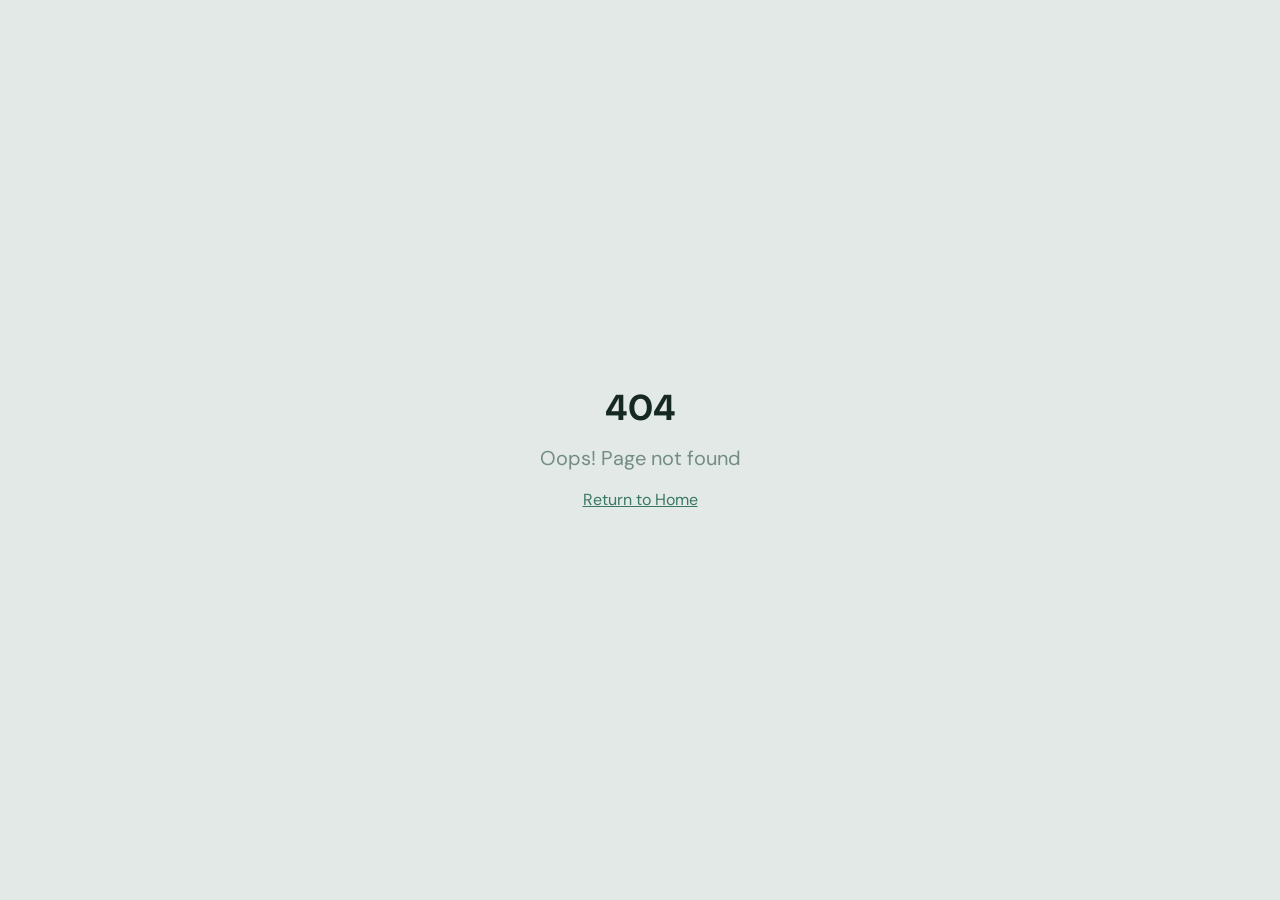
==== commit d71c50f5: "fix: robust password reset - try all URL formats and raw input as fallback" ====
--- a/rewards/index.html
+++ b/rewards/index.html
@@ -1,93 +1,36 @@
-<!doctype html>
-<html lang="en">
-  <head>
-    <meta charset="UTF-8" />
-    <script>
-      (function() {
-        var params = new URLSearchParams(window.location.search);
-        var redirect = params.get('redirect');
-        if (redirect) {
-          window.history.replaceState(null, '', redirect);
-        }
-      })();
-    </script>
-    <meta name="viewport" content="width=device-width, initial-scale=1.0, viewport-fit=cover, user-scalable=no" />
-    <meta name="apple-mobile-web-app-capable" content="yes" />
-    <meta name="apple-mobile-web-app-status-bar-style" content="black-translucent" />
-    <meta name="theme-color" content="#3d7a65" />
-    <title>Salad House Rewards</title>
-    <meta name="description" content="Earn points and rewards at Salad House - Vancouver's favourite salad bar & buffet" />
-    <meta property="og:title" content="Salad House Rewards" />
-    <meta property="og:description" content="Earn points and rewards at Salad House" />
-    <meta property="og:type" content="website" />
-    <meta name="twitter:card" content="summary_large_image" />
-    <link rel="manifest" href="/rewards/manifest-customer.json" />
-    <link rel="apple-touch-icon" href="/rewards/pwa-icon-192.png" />
-    <link rel="preconnect" href="https://fonts.googleapis.com">
-    <link rel="preconnect" href="https://fonts.gstatic.com" crossorigin>
-    <link href="https://fonts.googleapis.com/css2?family=Inter:wght@400;500;600;700;800&display=swap" rel="stylesheet">
-    <link rel="stylesheet" href="https://cdnjs.cloudflare.com/ajax/libs/font-awesome/6.5.1/css/all.min.css">
-    <script type="module" crossorigin src="/rewards/assets/index-e-tur27T.js"></script>
+<!doctype html>
+<html lang="en">
+  <head>
+    <meta charset="UTF-8" />
+    <meta name="viewport" content="width=device-width, initial-scale=1.0, viewport-fit=cover, user-scalable=no" />
+    <meta name="apple-mobile-web-app-capable" content="yes" />
+    <meta name="apple-mobile-web-app-status-bar-style" content="black-translucent" />
+    <meta name="theme-color" content="#3d7a65" />
+    <title>Salad House Rewards</title>
+    <meta name="description" content="Earn points and rewards at Salad House - Vancouver's favourite salad bar & buffet" />
+    <meta property="og:title" content="Salad House Rewards" />
+    <meta property="og:description" content="Earn points and rewards at Salad House" />
+    <meta property="og:type" content="website" />
+    <meta name="twitter:card" content="summary_large_image" />
+    <link rel="manifest" id="manifest-link" href="/rewards/manifest-customer.json" />
+    <link rel="apple-touch-icon" href="/rewards/pwa-icon-192.png" />
+    <script>
+      // Dynamically set manifest based on path
+      (function() {
+        var path = window.location.pathname;
+        var link = document.getElementById('manifest-link');
+        if (path.startsWith('/staff')) {
+          link.href = '/manifest-staff.json';
+          document.querySelector('meta[name="theme-color"]').content = '#c8922a';
+        }
+      })();
+    </script>
+    <script type="module" crossorigin src="/rewards/assets/index-JQKiZg9X.js"></script>
     <link rel="stylesheet" crossorigin href="/rewards/assets/index-CuLjP7cs.css">
-    <style>
-      #install-gate {position:fixed;inset:0;z-index:99999;background:linear-gradient(160deg,#00261a 0%,#005236 50%,#00805a 100%);display:flex;align-items:center;justify-content:center;font-family:'Inter',-apple-system,BlinkMacSystemFont,sans-serif;padding:24px}
-      #install-gate.hidden{display:none}
-      .gate-card{background:#fff;border-radius:28px;padding:48px 32px;max-width:400px;width:100%;text-align:center;box-shadow:0 20px 60px rgba(0,0,0,0.3)}
-      .gate-icon{width:80px;height:80px;border-radius:20px;background:linear-gradient(135deg,#00805a,#00a374);display:flex;align-items:center;justify-content:center;margin:0 auto 24px;font-size:2rem;color:#fff;box-shadow:0 8px 24px rgba(0,128,90,0.3)}
-      .gate-card h1{font-size:1.6rem;font-weight:800;color:#1e2822;margin-bottom:12px}
-      .gate-card p{color:#6b7c70;font-size:0.95rem;line-height:1.6;margin-bottom:28px}
-      .gate-divider{border:none;border-top:1px solid #e8ece9;margin:0 0 28px}
-      .gate-steps-title{font-size:0.8rem;font-weight:700;text-transform:uppercase;letter-spacing:1px;color:#a3b0a7;margin-bottom:20px}
-      .gate-step{display:flex;align-items:flex-start;gap:14px;text-align:left;margin-bottom:16px}
-      .gate-step-num{width:28px;height:28px;border-radius:50%;background:#e6f5ee;color:#005236;display:flex;align-items:center;justify-content:center;font-weight:700;font-size:0.8rem;flex-shrink:0}
-      .gate-step-text{font-size:0.9rem;color:#4a5a50;line-height:1.5}
-      .gate-step-text i{color:#00805a}
-      .gate-step-text strong{color:#1e2822}
-      .gate-home-link{display:inline-block;margin-top:24px;color:#00805a;text-decoration:none;font-size:0.85rem;font-weight:600}
-      .gate-home-link:hover{text-decoration:underline}
-      .gate-ios,.gate-android{display:none}
-    </style>
-  </head>
-  <body>
-    <div id="install-gate">
-      <div class="gate-card">
-        <div class="gate-icon"><i class="fas fa-mobile-screen"></i></div>
-        <h1>Install Salad House Rewards</h1>
-        <p>To use this app, you need to add it to your home screen first. It only takes a few seconds!</p>
-        <hr class="gate-divider">
-        <div class="gate-steps-title">How to install</div>
-        <div class="gate-ios" id="gate-ios">
-          <div class="gate-step"><div class="gate-step-num">1</div><div class="gate-step-text">Tap the <strong>Share</strong> button <i class="fas fa-arrow-up-from-bracket"></i> at the bottom of Safari</div></div>
-          <div class="gate-step"><div class="gate-step-num">2</div><div class="gate-step-text">Scroll down and tap <strong>"Add to Home Screen"</strong> <i class="fas fa-plus-square"></i></div></div>
-          <div class="gate-step"><div class="gate-step-num">3</div><div class="gate-step-text">Tap <strong>"Add"</strong> in the top right, then open from your home screen</div></div>
-        </div>
-        <div class="gate-android" id="gate-android">
-          <div class="gate-step"><div class="gate-step-num">1</div><div class="gate-step-text">Tap the <strong>three dots</strong> <i class="fas fa-ellipsis-vertical"></i> menu in the top right of Chrome</div></div>
-          <div class="gate-step"><div class="gate-step-num">2</div><div class="gate-step-text">Tap <strong>"Install app"</strong> or <strong>"Add to Home screen"</strong></div></div>
-          <div class="gate-step"><div class="gate-step-num">3</div><div class="gate-step-text">Tap <strong>"Install"</strong> and open from your home screen</div></div>
-        </div>
-        <a href="/" class="gate-home-link"><i class="fas fa-arrow-left"></i> Back to saladhouse.ca</a>
-      </div>
-    </div>
-    <div id="root"></div>
-    <script>
-      if ('serviceWorker' in navigator) {
-        navigator.serviceWorker.register('/rewards/sw.js', { scope: '/rewards/' });
-      }
-      (function() {
-        var isStandalone = window.matchMedia('(display-mode: standalone)').matches || window.navigator.standalone === true;
-        var gate = document.getElementById('install-gate');
-        if (isStandalone) { gate.classList.add('hidden'); }
-        else {
-          gate.classList.remove('hidden');
-          var ua = navigator.userAgent || '';
-          var isIOS = /iPad|iPhone|iPod/.test(ua) || (navigator.platform === 'MacIntel' && navigator.maxTouchPoints > 1);
-          var isAndroid = /Android/.test(ua);
-          if (isIOS) { document.getElementById('gate-ios').style.display = 'block'; }
-          else if (isAndroid) { document.getElementById('gate-android').style.display = 'block'; }
-          else { document.getElementById('gate-ios').style.display = 'block'; document.getElementById('gate-android').style.display = 'block'; }
-        }
-      })();
-    </script>
-  </body>
-</html>
+  </head>
+
+  <body>
+    <div id="root"></div>+
+  </body>
+</html>
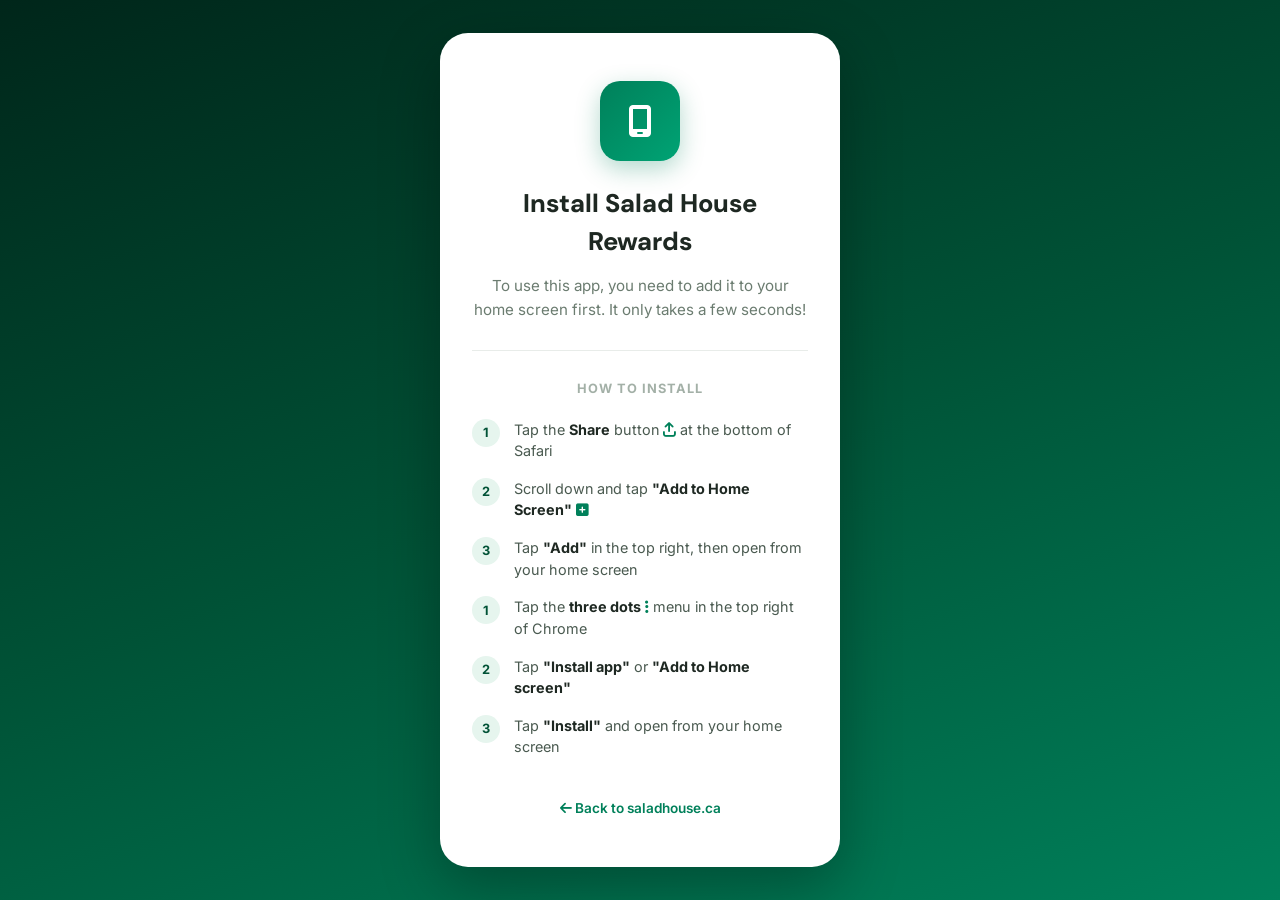
==== commit 4e413d22: "Initial deployment: restore script.js and .gitignore renamed by iCloud - Restored script.js (was ren" ====
--- a/rewards/index.html
+++ b/rewards/index.html
@@ -1,36 +1,93 @@
-<!doctype html>
-<html lang="en">
-  <head>
-    <meta charset="UTF-8" />
-    <meta name="viewport" content="width=device-width, initial-scale=1.0, viewport-fit=cover, user-scalable=no" />
-    <meta name="apple-mobile-web-app-capable" content="yes" />
-    <meta name="apple-mobile-web-app-status-bar-style" content="black-translucent" />
-    <meta name="theme-color" content="#3d7a65" />
-    <title>Salad House Rewards</title>
-    <meta name="description" content="Earn points and rewards at Salad House - Vancouver's favourite salad bar & buffet" />
-    <meta property="og:title" content="Salad House Rewards" />
-    <meta property="og:description" content="Earn points and rewards at Salad House" />
-    <meta property="og:type" content="website" />
-    <meta name="twitter:card" content="summary_large_image" />
-    <link rel="manifest" id="manifest-link" href="/rewards/manifest-customer.json" />
-    <link rel="apple-touch-icon" href="/rewards/pwa-icon-192.png" />
-    <script>
-      // Dynamically set manifest based on path
-      (function() {
-        var path = window.location.pathname;
-        var link = document.getElementById('manifest-link');
-        if (path.startsWith('/staff')) {
-          link.href = '/manifest-staff.json';
-          document.querySelector('meta[name="theme-color"]').content = '#c8922a';
-        }
-      })();
-    </script>
-    <script type="module" crossorigin src="/rewards/assets/index-JQKiZg9X.js"></script>
-    <link rel="stylesheet" crossorigin href="/rewards/assets/index-CuLjP7cs.css">
-  </head>
-
-  <body>
-    <div id="root"></div>-
-  </body>
-</html>
+<!doctype html>
+<html lang="en">
+  <head>
+    <meta charset="UTF-8" />
+    <script>
+      (function() {
+        var params = new URLSearchParams(window.location.search);
+        var redirect = params.get('redirect');
+        if (redirect) {
+          window.history.replaceState(null, '', redirect);
+        }
+      })();
+    </script>
+    <meta name="viewport" content="width=device-width, initial-scale=1.0, viewport-fit=cover, user-scalable=no" />
+    <meta name="apple-mobile-web-app-capable" content="yes" />
+    <meta name="apple-mobile-web-app-status-bar-style" content="black-translucent" />
+    <meta name="theme-color" content="#3d7a65" />
+    <title>Salad House Rewards</title>
+    <meta name="description" content="Earn points and rewards at Salad House - Vancouver's favourite salad bar & buffet" />
+    <meta property="og:title" content="Salad House Rewards" />
+    <meta property="og:description" content="Earn points and rewards at Salad House" />
+    <meta property="og:type" content="website" />
+    <meta name="twitter:card" content="summary_large_image" />
+    <link rel="manifest" href="/rewards/manifest-customer.json" />
+    <link rel="apple-touch-icon" href="/rewards/pwa-icon-192.png" />
+    <link rel="preconnect" href="https://fonts.googleapis.com">
+    <link rel="preconnect" href="https://fonts.gstatic.com" crossorigin>
+    <link href="https://fonts.googleapis.com/css2?family=Inter:wght@400;500;600;700;800&display=swap" rel="stylesheet">
+    <link rel="stylesheet" href="https://cdnjs.cloudflare.com/ajax/libs/font-awesome/6.5.1/css/all.min.css">
+    <script type="module" crossorigin src="/rewards/assets/index-DPFGbqrz.js"></script>
+    <link rel="stylesheet" crossorigin href="/rewards/assets/index-CFAdtFsg.css">
+    <style>
+      #install-gate {position:fixed;inset:0;z-index:99999;background:linear-gradient(160deg,#00261a 0%,#005236 50%,#00805a 100%);display:flex;align-items:center;justify-content:center;font-family:'Inter',-apple-system,BlinkMacSystemFont,sans-serif;padding:24px}
+      #install-gate.hidden{display:none}
+      .gate-card{background:#fff;border-radius:28px;padding:48px 32px;max-width:400px;width:100%;text-align:center;box-shadow:0 20px 60px rgba(0,0,0,0.3)}
+      .gate-icon{width:80px;height:80px;border-radius:20px;background:linear-gradient(135deg,#00805a,#00a374);display:flex;align-items:center;justify-content:center;margin:0 auto 24px;font-size:2rem;color:#fff;box-shadow:0 8px 24px rgba(0,128,90,0.3)}
+      .gate-card h1{font-size:1.6rem;font-weight:800;color:#1e2822;margin-bottom:12px}
+      .gate-card p{color:#6b7c70;font-size:0.95rem;line-height:1.6;margin-bottom:28px}
+      .gate-divider{border:none;border-top:1px solid #e8ece9;margin:0 0 28px}
+      .gate-steps-title{font-size:0.8rem;font-weight:700;text-transform:uppercase;letter-spacing:1px;color:#a3b0a7;margin-bottom:20px}
+      .gate-step{display:flex;align-items:flex-start;gap:14px;text-align:left;margin-bottom:16px}
+      .gate-step-num{width:28px;height:28px;border-radius:50%;background:#e6f5ee;color:#005236;display:flex;align-items:center;justify-content:center;font-weight:700;font-size:0.8rem;flex-shrink:0}
+      .gate-step-text{font-size:0.9rem;color:#4a5a50;line-height:1.5}
+      .gate-step-text i{color:#00805a}
+      .gate-step-text strong{color:#1e2822}
+      .gate-home-link{display:inline-block;margin-top:24px;color:#00805a;text-decoration:none;font-size:0.85rem;font-weight:600}
+      .gate-home-link:hover{text-decoration:underline}
+      .gate-ios,.gate-android{display:none}
+    </style>
+  </head>
+  <body>
+    <div id="install-gate">
+      <div class="gate-card">
+        <div class="gate-icon"><i class="fas fa-mobile-screen"></i></div>
+        <h1>Install Salad House Rewards</h1>
+        <p>To use this app, you need to add it to your home screen first. It only takes a few seconds!</p>
+        <hr class="gate-divider">
+        <div class="gate-steps-title">How to install</div>
+        <div class="gate-ios" id="gate-ios">
+          <div class="gate-step"><div class="gate-step-num">1</div><div class="gate-step-text">Tap the <strong>Share</strong> button <i class="fas fa-arrow-up-from-bracket"></i> at the bottom of Safari</div></div>
+          <div class="gate-step"><div class="gate-step-num">2</div><div class="gate-step-text">Scroll down and tap <strong>"Add to Home Screen"</strong> <i class="fas fa-plus-square"></i></div></div>
+          <div class="gate-step"><div class="gate-step-num">3</div><div class="gate-step-text">Tap <strong>"Add"</strong> in the top right, then open from your home screen</div></div>
+        </div>
+        <div class="gate-android" id="gate-android">
+          <div class="gate-step"><div class="gate-step-num">1</div><div class="gate-step-text">Tap the <strong>three dots</strong> <i class="fas fa-ellipsis-vertical"></i> menu in the top right of Chrome</div></div>
+          <div class="gate-step"><div class="gate-step-num">2</div><div class="gate-step-text">Tap <strong>"Install app"</strong> or <strong>"Add to Home screen"</strong></div></div>
+          <div class="gate-step"><div class="gate-step-num">3</div><div class="gate-step-text">Tap <strong>"Install"</strong> and open from your home screen</div></div>
+        </div>
+        <a href="/" class="gate-home-link"><i class="fas fa-arrow-left"></i> Back to saladhouse.ca</a>
+      </div>
+    </div>
+    <div id="root"></div>
+    <script>
+      if ('serviceWorker' in navigator) {
+        navigator.serviceWorker.register('/rewards/sw.js', { scope: '/rewards/' });
+      }
+      (function() {
+        var isStandalone = window.matchMedia('(display-mode: standalone)').matches || window.navigator.standalone === true;
+        var gate = document.getElementById('install-gate');
+        if (isStandalone) { gate.classList.add('hidden'); }
+        else {
+          gate.classList.remove('hidden');
+          var ua = navigator.userAgent || '';
+          var isIOS = /iPad|iPhone|iPod/.test(ua) || (navigator.platform === 'MacIntel' && navigator.maxTouchPoints > 1);
+          var isAndroid = /Android/.test(ua);
+          if (isIOS) { document.getElementById('gate-ios').style.display = 'block'; }
+          else if (isAndroid) { document.getElementById('gate-android').style.display = 'block'; }
+          else { document.getElementById('gate-ios').style.display = 'block'; document.getElementById('gate-android').style.display = 'block'; }
+        }
+      })();
+    </script>
+  </body>
+</html>
--- a/rewards/assets/index-CFAdtFsg.css
+++ b/rewards/assets/index-CFAdtFsg.css
@@ -0,0 +1 @@
+@import"https://fonts.googleapis.com/css2?family=DM+Sans:ital,opsz,wght@0,9..40,400;0,9..40,500;0,9..40,600;0,9..40,700&family=Playfair+Display:ital,wght@0,700;1,700&display=swap";*,:before,:after{--tw-border-spacing-x: 0;--tw-border-spacing-y: 0;--tw-translate-x: 0;--tw-translate-y: 0;--tw-rotate: 0;--tw-skew-x: 0;--tw-skew-y: 0;--tw-scale-x: 1;--tw-scale-y: 1;--tw-pan-x: ;--tw-pan-y: ;--tw-pinch-zoom: ;--tw-scroll-snap-strictness: proximity;--tw-gradient-from-position: ;--tw-gradient-via-position: ;--tw-gradient-to-position: ;--tw-ordinal: ;--tw-slashed-zero: ;--tw-numeric-figure: ;--tw-numeric-spacing: ;--tw-numeric-fraction: ;--tw-ring-inset: ;--tw-ring-offset-width: 0px;--tw-ring-offset-color: #fff;--tw-ring-color: rgb(59 130 246 / .5);--tw-ring-offset-shadow: 0 0 #0000;--tw-ring-shadow: 0 0 #0000;--tw-shadow: 0 0 #0000;--tw-shadow-colored: 0 0 #0000;--tw-blur: ;--tw-brightness: ;--tw-contrast: ;--tw-grayscale: ;--tw-hue-rotate: ;--tw-invert: ;--tw-saturate: ;--tw-sepia: ;--tw-drop-shadow: ;--tw-backdrop-blur: ;--tw-backdrop-brightness: ;--tw-backdrop-contrast: ;--tw-backdrop-grayscale: ;--tw-backdrop-hue-rotate: ;--tw-backdrop-invert: ;--tw-backdrop-opacity: ;--tw-backdrop-saturate: ;--tw-backdrop-sepia: ;--tw-contain-size: ;--tw-contain-layout: ;--tw-contain-paint: ;--tw-contain-style: }::backdrop{--tw-border-spacing-x: 0;--tw-border-spacing-y: 0;--tw-translate-x: 0;--tw-translate-y: 0;--tw-rotate: 0;--tw-skew-x: 0;--tw-skew-y: 0;--tw-scale-x: 1;--tw-scale-y: 1;--tw-pan-x: ;--tw-pan-y: ;--tw-pinch-zoom: ;--tw-scroll-snap-strictness: proximity;--tw-gradient-from-position: ;--tw-gradient-via-position: ;--tw-gradient-to-position: ;--tw-ordinal: ;--tw-slashed-zero: ;--tw-numeric-figure: ;--tw-numeric-spacing: ;--tw-numeric-fraction: ;--tw-ring-inset: ;--tw-ring-offset-width: 0px;--tw-ring-offset-color: #fff;--tw-ring-color: rgb(59 130 246 / .5);--tw-ring-offset-shadow: 0 0 #0000;--tw-ring-shadow: 0 0 #0000;--tw-shadow: 0 0 #0000;--tw-shadow-colored: 0 0 #0000;--tw-blur: ;--tw-brightness: ;--tw-contrast: ;--tw-grayscale: ;--tw-hue-rotate: ;--tw-invert: ;--tw-saturate: ;--tw-sepia: ;--tw-drop-shadow: ;--tw-backdrop-blur: ;--tw-backdrop-brightness: ;--tw-backdrop-contrast: ;--tw-backdrop-grayscale: ;--tw-backdrop-hue-rotate: ;--tw-backdrop-invert: ;--tw-backdrop-opacity: ;--tw-backdrop-saturate: ;--tw-backdrop-sepia: ;--tw-contain-size: ;--tw-contain-layout: ;--tw-contain-paint: ;--tw-contain-style: }*,:before,:after{box-sizing:border-box;border-width:0;border-style:solid;border-color:#e5e7eb}:before,:after{--tw-content: ""}html,:host{line-height:1.5;-webkit-text-size-adjust:100%;-moz-tab-size:4;-o-tab-size:4;tab-size:4;font-family:ui-sans-serif,system-ui,sans-serif,"Apple Color Emoji","Segoe UI Emoji",Segoe UI Symbol,"Noto Color Emoji";font-feature-settings:normal;font-variation-settings:normal;-webkit-tap-highlight-color:transparent}body{margin:0;line-height:inherit}hr{height:0;color:inherit;border-top-width:1px}abbr:where([title]){-webkit-text-decoration:underline dotted;text-decoration:underline dotted}h1,h2,h3,h4,h5,h6{font-size:inherit;font-weight:inherit}a{color:inherit;text-decoration:inherit}b,strong{font-weight:bolder}code,kbd,samp,pre{font-family:ui-monospace,SFMono-Regular,Menlo,Monaco,Consolas,Liberation Mono,Courier New,monospace;font-feature-settings:normal;font-variation-settings:normal;font-size:1em}small{font-size:80%}sub,sup{font-size:75%;line-height:0;position:relative;vertical-align:baseline}sub{bottom:-.25em}sup{top:-.5em}table{text-indent:0;border-color:inherit;border-collapse:collapse}button,input,optgroup,select,textarea{font-family:inherit;font-feature-settings:inherit;font-variation-settings:inherit;font-size:100%;font-weight:inherit;line-height:inherit;letter-spacing:inherit;color:inherit;margin:0;padding:0}button,select{text-transform:none}button,input:where([type=button]),input:where([type=reset]),input:where([type=submit]){-webkit-appearance:button;background-color:transparent;background-image:none}:-moz-focusring{outline:auto}:-moz-ui-invalid{box-shadow:none}progress{vertical-align:baseline}::-webkit-inner-spin-button,::-webkit-outer-spin-button{height:auto}[type=search]{-webkit-appearance:textfield;outline-offset:-2px}::-webkit-search-decoration{-webkit-appearance:none}::-webkit-file-upload-button{-webkit-appearance:button;font:inherit}summary{display:list-item}blockquote,dl,dd,h1,h2,h3,h4,h5,h6,hr,figure,p,pre{margin:0}fieldset{margin:0;padding:0}legend{padding:0}ol,ul,menu{list-style:none;margin:0;padding:0}dialog{padding:0}textarea{resize:vertical}input::-moz-placeholder,textarea::-moz-placeholder{opacity:1;color:#9ca3af}input::placeholder,textarea::placeholder{opacity:1;color:#9ca3af}button,[role=button]{cursor:pointer}:disabled{cursor:default}img,svg,video,canvas,audio,iframe,embed,object{display:block;vertical-align:middle}img,video{max-width:100%;height:auto}[hidden]:where(:not([hidden=until-found])){display:none}:root{--background: 150 15% 97%;--foreground: 160 30% 12%;--card: 0 0% 100%;--card-foreground: 160 30% 12%;--popover: 0 0% 100%;--popover-foreground: 160 30% 12%;--primary: 160 35% 35%;--primary-foreground: 0 0% 100%;--secondary: 150 20% 92%;--secondary-foreground: 160 30% 20%;--muted: 150 12% 90%;--muted-foreground: 160 10% 50%;--accent: 42 85% 55%;--accent-foreground: 42 90% 15%;--destructive: 0 84.2% 60.2%;--destructive-foreground: 210 40% 98%;--border: 150 15% 88%;--input: 150 15% 88%;--ring: 160 35% 35%;--radius: 1rem;--sidebar-background: 0 0% 98%;--sidebar-foreground: 240 5.3% 26.1%;--sidebar-primary: 240 5.9% 10%;--sidebar-primary-foreground: 0 0% 98%;--sidebar-accent: 240 4.8% 95.9%;--sidebar-accent-foreground: 240 5.9% 10%;--sidebar-border: 220 13% 91%;--sidebar-ring: 217.2 91.2% 59.8%;--salad-deep: 160 40% 28%;--salad-light: 155 30% 95%;--reward-gold: 42 85% 55%;--reward-gold-foreground: 42 90% 15%;--reward-bronze: 30 50% 50%;--reward-silver: 210 10% 65%;--reward-platinum: 160 35% 25%;--sat: env(safe-area-inset-top, 0px);--sab: env(safe-area-inset-bottom, 0px)}.dark{--background: 160 30% 6%;--foreground: 150 15% 95%;--card: 160 25% 10%;--card-foreground: 150 15% 95%;--popover: 160 25% 10%;--popover-foreground: 150 15% 95%;--primary: 155 40% 50%;--primary-foreground: 160 30% 6%;--secondary: 160 20% 15%;--secondary-foreground: 150 15% 90%;--muted: 160 15% 18%;--muted-foreground: 150 10% 55%;--accent: 42 85% 55%;--accent-foreground: 42 90% 15%;--destructive: 0 62.8% 30.6%;--destructive-foreground: 210 40% 98%;--border: 160 15% 18%;--input: 160 15% 18%;--ring: 155 40% 50%;--sidebar-background: 240 5.9% 10%;--sidebar-foreground: 240 4.8% 95.9%;--sidebar-primary: 224.3 76.3% 48%;--sidebar-primary-foreground: 0 0% 100%;--sidebar-accent: 240 3.7% 15.9%;--sidebar-accent-foreground: 240 4.8% 95.9%;--sidebar-border: 240 3.7% 15.9%;--sidebar-ring: 217.2 91.2% 59.8%}[data-app-type=staff]{--background: 35 15% 97%;--foreground: 30 30% 12%;--card: 0 0% 100%;--card-foreground: 30 30% 12%;--popover: 0 0% 100%;--popover-foreground: 30 30% 12%;--primary: 38 67% 47%;--primary-foreground: 0 0% 100%;--secondary: 35 20% 92%;--secondary-foreground: 30 30% 20%;--muted: 35 12% 90%;--muted-foreground: 30 10% 50%;--accent: 160 35% 35%;--accent-foreground: 0 0% 100%;--border: 35 15% 88%;--input: 35 15% 88%;--ring: 38 67% 47%;--salad-deep: 32 50% 25%;--salad-light: 35 30% 95%;--reward-gold: 38 67% 47%;--reward-gold-foreground: 38 90% 15%}*{border-color:hsl(var(--border))}body{background-color:hsl(var(--background));font-family:ui-sans-serif,system-ui,sans-serif,"Apple Color Emoji","Segoe UI Emoji",Segoe UI Symbol,"Noto Color Emoji";color:hsl(var(--foreground));font-family:DM Sans,sans-serif;-webkit-font-smoothing:antialiased;-moz-osx-font-smoothing:grayscale}h1,h2,h3{font-family:DM Sans,sans-serif;font-weight:700}.sr-only{position:absolute;width:1px;height:1px;padding:0;margin:-1px;overflow:hidden;clip:rect(0,0,0,0);white-space:nowrap;border-width:0}.pointer-events-none{pointer-events:none}.pointer-events-auto{pointer-events:auto}.visible{visibility:visible}.invisible{visibility:hidden}.fixed{position:fixed}.absolute{position:absolute}.relative{position:relative}.inset-0{top:0;right:0;bottom:0;left:0}.inset-x-0{left:0;right:0}.inset-y-0{top:0;bottom:0}.-bottom-12{bottom:-3rem}.-left-12{left:-3rem}.-right-12{right:-3rem}.-top-1{top:-.25rem}.-top-12{top:-3rem}.bottom-0{bottom:0}.left-0{left:0}.left-1{left:.25rem}.left-1\/2{left:50%}.left-2{left:.5rem}.left-4{left:1rem}.left-\[50\%\]{left:50%}.right-0{right:0}.right-1{right:.25rem}.right-2{right:.5rem}.right-3{right:.75rem}.right-4{right:1rem}.top-0{top:0}.top-1\.5{top:.375rem}.top-1\/2{top:50%}.top-2{top:.5rem}.top-3\.5{top:.875rem}.top-4{top:1rem}.top-\[1px\]{top:1px}.top-\[50\%\]{top:50%}.top-\[60\%\]{top:60%}.top-full{top:100%}.z-10{z-index:10}.z-20{z-index:20}.z-50{z-index:50}.z-\[100\]{z-index:100}.z-\[1\]{z-index:1}.-mx-1{margin-left:-.25rem;margin-right:-.25rem}.mx-2{margin-left:.5rem;margin-right:.5rem}.mx-3\.5{margin-left:.875rem;margin-right:.875rem}.mx-auto{margin-left:auto;margin-right:auto}.my-0\.5{margin-top:.125rem;margin-bottom:.125rem}.my-1{margin-top:.25rem;margin-bottom:.25rem}.my-3{margin-top:.75rem;margin-bottom:.75rem}.-ml-4{margin-left:-1rem}.-mt-10{margin-top:-2.5rem}.-mt-4{margin-top:-1rem}.-mt-6{margin-top:-1.5rem}.mb-1{margin-bottom:.25rem}.mb-10{margin-bottom:2.5rem}.mb-2{margin-bottom:.5rem}.mb-2\.5{margin-bottom:.625rem}.mb-3{margin-bottom:.75rem}.mb-4{margin-bottom:1rem}.mb-6{margin-bottom:1.5rem}.mb-8{margin-bottom:2rem}.ml-1{margin-left:.25rem}.ml-auto{margin-left:auto}.mr-1{margin-right:.25rem}.mr-2{margin-right:.5rem}.mt-1{margin-top:.25rem}.mt-1\.5{margin-top:.375rem}.mt-2{margin-top:.5rem}.mt-24{margin-top:6rem}.mt-3{margin-top:.75rem}.mt-4{margin-top:1rem}.mt-5{margin-top:1.25rem}.mt-6{margin-top:1.5rem}.mt-auto{margin-top:auto}.block{display:block}.inline-block{display:inline-block}.inline{display:inline}.flex{display:flex}.inline-flex{display:inline-flex}.table{display:table}.grid{display:grid}.hidden{display:none}.aspect-square{aspect-ratio:1 / 1}.aspect-video{aspect-ratio:16 / 9}.size-4{width:1rem;height:1rem}.h-1{height:.25rem}.h-1\.5{height:.375rem}.h-10{height:2.5rem}.h-11{height:2.75rem}.h-12{height:3rem}.h-14{height:3.5rem}.h-16{height:4rem}.h-2{height:.5rem}.h-2\.5{height:.625rem}.h-20{height:5rem}.h-3{height:.75rem}.h-3\.5{height:.875rem}.h-4{height:1rem}.h-48{height:12rem}.h-5{height:1.25rem}.h-6{height:1.5rem}.h-7{height:1.75rem}.h-8{height:2rem}.h-9{height:2.25rem}.h-\[1px\]{height:1px}.h-\[var\(--radix-navigation-menu-viewport-height\)\]{height:var(--radix-navigation-menu-viewport-height)}.h-\[var\(--radix-select-trigger-height\)\]{height:var(--radix-select-trigger-height)}.h-auto{height:auto}.h-full{height:100%}.h-px{height:1px}.h-svh{height:100svh}.max-h-96{max-height:24rem}.max-h-\[300px\]{max-height:300px}.max-h-screen{max-height:100vh}.min-h-0{min-height:0px}.min-h-\[80px\]{min-height:80px}.min-h-screen{min-height:100vh}.min-h-svh{min-height:100svh}.w-0{width:0px}.w-1{width:.25rem}.w-10{width:2.5rem}.w-11{width:2.75rem}.w-12{width:3rem}.w-14{width:3.5rem}.w-16{width:4rem}.w-2{width:.5rem}.w-2\.5{width:.625rem}.w-20{width:5rem}.w-3{width:.75rem}.w-3\.5{width:.875rem}.w-3\/4{width:75%}.w-4{width:1rem}.w-48{width:12rem}.w-5{width:1.25rem}.w-6{width:1.5rem}.w-64{width:16rem}.w-7{width:1.75rem}.w-72{width:18rem}.w-8{width:2rem}.w-9{width:2.25rem}.w-\[--sidebar-width\]{width:var(--sidebar-width)}.w-\[100px\]{width:100px}.w-\[1px\]{width:1px}.w-auto{width:auto}.w-full{width:100%}.w-max{width:-moz-max-content;width:max-content}.w-px{width:1px}.min-w-0{min-width:0px}.min-w-5{min-width:1.25rem}.min-w-\[12rem\]{min-width:12rem}.min-w-\[8rem\]{min-width:8rem}.min-w-\[var\(--radix-select-trigger-width\)\]{min-width:var(--radix-select-trigger-width)}.max-w-\[--skeleton-width\]{max-width:var(--skeleton-width)}.max-w-lg{max-width:32rem}.max-w-max{max-width:-moz-max-content;max-width:max-content}.max-w-md{max-width:28rem}.max-w-sm{max-width:24rem}.flex-1{flex:1 1 0%}.shrink-0{flex-shrink:0}.grow{flex-grow:1}.grow-0{flex-grow:0}.basis-full{flex-basis:100%}.caption-bottom{caption-side:bottom}.border-collapse{border-collapse:collapse}.-translate-x-1\/2{--tw-translate-x: -50%;transform:translate(var(--tw-translate-x),var(--tw-translate-y)) rotate(var(--tw-rotate)) skew(var(--tw-skew-x)) skewY(var(--tw-skew-y)) scaleX(var(--tw-scale-x)) scaleY(var(--tw-scale-y))}.-translate-x-px{--tw-translate-x: -1px;transform:translate(var(--tw-translate-x),var(--tw-translate-y)) rotate(var(--tw-rotate)) skew(var(--tw-skew-x)) skewY(var(--tw-skew-y)) scaleX(var(--tw-scale-x)) scaleY(var(--tw-scale-y))}.-translate-y-1\/2{--tw-translate-y: -50%;transform:translate(var(--tw-translate-x),var(--tw-translate-y)) rotate(var(--tw-rotate)) skew(var(--tw-skew-x)) skewY(var(--tw-skew-y)) scaleX(var(--tw-scale-x)) scaleY(var(--tw-scale-y))}.translate-x-\[-50\%\]{--tw-translate-x: -50%;transform:translate(var(--tw-translate-x),var(--tw-translate-y)) rotate(var(--tw-rotate)) skew(var(--tw-skew-x)) skewY(var(--tw-skew-y)) scaleX(var(--tw-scale-x)) scaleY(var(--tw-scale-y))}.translate-x-px{--tw-translate-x: 1px;transform:translate(var(--tw-translate-x),var(--tw-translate-y)) rotate(var(--tw-rotate)) skew(var(--tw-skew-x)) skewY(var(--tw-skew-y)) scaleX(var(--tw-scale-x)) scaleY(var(--tw-scale-y))}.translate-y-\[-50\%\]{--tw-translate-y: -50%;transform:translate(var(--tw-translate-x),var(--tw-translate-y)) rotate(var(--tw-rotate)) skew(var(--tw-skew-x)) skewY(var(--tw-skew-y)) scaleX(var(--tw-scale-x)) scaleY(var(--tw-scale-y))}.-rotate-90{--tw-rotate: -90deg;transform:translate(var(--tw-translate-x),var(--tw-translate-y)) rotate(var(--tw-rotate)) skew(var(--tw-skew-x)) skewY(var(--tw-skew-y)) scaleX(var(--tw-scale-x)) scaleY(var(--tw-scale-y))}.rotate-45{--tw-rotate: 45deg;transform:translate(var(--tw-translate-x),var(--tw-translate-y)) rotate(var(--tw-rotate)) skew(var(--tw-skew-x)) skewY(var(--tw-skew-y)) scaleX(var(--tw-scale-x)) scaleY(var(--tw-scale-y))}.rotate-90{--tw-rotate: 90deg;transform:translate(var(--tw-translate-x),var(--tw-translate-y)) rotate(var(--tw-rotate)) skew(var(--tw-skew-x)) skewY(var(--tw-skew-y)) scaleX(var(--tw-scale-x)) scaleY(var(--tw-scale-y))}.transform{transform:translate(var(--tw-translate-x),var(--tw-translate-y)) rotate(var(--tw-rotate)) skew(var(--tw-skew-x)) skewY(var(--tw-skew-y)) scaleX(var(--tw-scale-x)) scaleY(var(--tw-scale-y))}@keyframes pulse{50%{opacity:.5}}.animate-pulse{animation:pulse 2s cubic-bezier(.4,0,.6,1) infinite}@keyframes spin{to{transform:rotate(360deg)}}.animate-spin{animation:spin 1s linear infinite}.cursor-default{cursor:default}.cursor-pointer{cursor:pointer}.touch-none{touch-action:none}.select-none{-webkit-user-select:none;-moz-user-select:none;user-select:none}.list-none{list-style-type:none}.grid-cols-2{grid-template-columns:repeat(2,minmax(0,1fr))}.grid-cols-3{grid-template-columns:repeat(3,minmax(0,1fr))}.flex-row{flex-direction:row}.flex-col{flex-direction:column}.flex-col-reverse{flex-direction:column-reverse}.flex-wrap{flex-wrap:wrap}.items-start{align-items:flex-start}.items-end{align-items:flex-end}.items-center{align-items:center}.items-stretch{align-items:stretch}.justify-center{justify-content:center}.justify-between{justify-content:space-between}.justify-around{justify-content:space-around}.gap-0\.5{gap:.125rem}.gap-1{gap:.25rem}.gap-1\.5{gap:.375rem}.gap-2{gap:.5rem}.gap-2\.5{gap:.625rem}.gap-3{gap:.75rem}.gap-4{gap:1rem}.space-x-1>:not([hidden])~:not([hidden]){--tw-space-x-reverse: 0;margin-right:calc(.25rem * var(--tw-space-x-reverse));margin-left:calc(.25rem * calc(1 - var(--tw-space-x-reverse)))}.space-x-4>:not([hidden])~:not([hidden]){--tw-space-x-reverse: 0;margin-right:calc(1rem * var(--tw-space-x-reverse));margin-left:calc(1rem * calc(1 - var(--tw-space-x-reverse)))}.space-y-1>:not([hidden])~:not([hidden]){--tw-space-y-reverse: 0;margin-top:calc(.25rem * calc(1 - var(--tw-space-y-reverse)));margin-bottom:calc(.25rem * var(--tw-space-y-reverse))}.space-y-1\.5>:not([hidden])~:not([hidden]){--tw-space-y-reverse: 0;margin-top:calc(.375rem * calc(1 - var(--tw-space-y-reverse)));margin-bottom:calc(.375rem * var(--tw-space-y-reverse))}.space-y-2>:not([hidden])~:not([hidden]){--tw-space-y-reverse: 0;margin-top:calc(.5rem * calc(1 - var(--tw-space-y-reverse)));margin-bottom:calc(.5rem * var(--tw-space-y-reverse))}.space-y-2\.5>:not([hidden])~:not([hidden]){--tw-space-y-reverse: 0;margin-top:calc(.625rem * calc(1 - var(--tw-space-y-reverse)));margin-bottom:calc(.625rem * var(--tw-space-y-reverse))}.space-y-3>:not([hidden])~:not([hidden]){--tw-space-y-reverse: 0;margin-top:calc(.75rem * calc(1 - var(--tw-space-y-reverse)));margin-bottom:calc(.75rem * var(--tw-space-y-reverse))}.space-y-4>:not([hidden])~:not([hidden]){--tw-space-y-reverse: 0;margin-top:calc(1rem * calc(1 - var(--tw-space-y-reverse)));margin-bottom:calc(1rem * var(--tw-space-y-reverse))}.overflow-auto{overflow:auto}.overflow-hidden{overflow:hidden}.overflow-x-auto{overflow-x:auto}.overflow-y-auto{overflow-y:auto}.overflow-x-hidden{overflow-x:hidden}.whitespace-nowrap{white-space:nowrap}.break-words{overflow-wrap:break-word}.rounded-2xl{border-radius:1rem}.rounded-3xl{border-radius:1.5rem}.rounded-\[2px\]{border-radius:2px}.rounded-\[inherit\]{border-radius:inherit}.rounded-full{border-radius:9999px}.rounded-lg{border-radius:var(--radius)}.rounded-md{border-radius:calc(var(--radius) - 2px)}.rounded-sm{border-radius:calc(var(--radius) - 4px)}.rounded-xl{border-radius:.75rem}.rounded-t-\[10px\]{border-top-left-radius:10px;border-top-right-radius:10px}.rounded-tl-sm{border-top-left-radius:calc(var(--radius) - 4px)}.border{border-width:1px}.border-2{border-width:2px}.border-4{border-width:4px}.border-\[1\.5px\]{border-width:1.5px}.border-y{border-top-width:1px;border-bottom-width:1px}.border-b{border-bottom-width:1px}.border-l{border-left-width:1px}.border-r{border-right-width:1px}.border-t{border-top-width:1px}.border-dashed{border-style:dashed}.border-\[--color-border\]{border-color:var(--color-border)}.border-border\/50{border-color:hsl(var(--border) / .5)}.border-destructive{border-color:hsl(var(--destructive))}.border-destructive\/50{border-color:hsl(var(--destructive) / .5)}.border-input{border-color:hsl(var(--input))}.border-primary{border-color:hsl(var(--primary))}.border-primary\/30{border-color:hsl(var(--primary) / .3)}.border-reward-bronze\/30{border-color:hsl(var(--reward-bronze) / .3)}.border-reward-gold\/20{border-color:hsl(var(--reward-gold) / .2)}.border-reward-platinum\/20{border-color:hsl(var(--reward-platinum) / .2)}.border-reward-silver\/30{border-color:hsl(var(--reward-silver) / .3)}.border-sidebar-border{border-color:hsl(var(--sidebar-border))}.border-transparent{border-color:transparent}.border-l-transparent{border-left-color:transparent}.border-t-transparent{border-top-color:transparent}.bg-\[--color-bg\]{background-color:var(--color-bg)}.bg-accent{background-color:hsl(var(--accent))}.bg-background{background-color:hsl(var(--background))}.bg-black\/80{background-color:#000c}.bg-border{background-color:hsl(var(--border))}.bg-card{background-color:hsl(var(--card))}.bg-destructive{background-color:hsl(var(--destructive))}.bg-destructive\/10{background-color:hsl(var(--destructive) / .1)}.bg-emerald-500\/10{background-color:#10b9811a}.bg-foreground{background-color:hsl(var(--foreground))}.bg-muted{background-color:hsl(var(--muted))}.bg-muted\/50{background-color:hsl(var(--muted) / .5)}.bg-popover{background-color:hsl(var(--popover))}.bg-primary{background-color:hsl(var(--primary))}.bg-primary\/10{background-color:hsl(var(--primary) / .1)}.bg-reward-bronze\/5{background-color:hsl(var(--reward-bronze) / .05)}.bg-reward-gold\/5{background-color:hsl(var(--reward-gold) / .05)}.bg-reward-platinum\/5{background-color:hsl(var(--reward-platinum) / .05)}.bg-reward-silver\/5{background-color:hsl(var(--reward-silver) / .05)}.bg-secondary{background-color:hsl(var(--secondary))}.bg-secondary\/40{background-color:hsl(var(--secondary) / .4)}.bg-secondary\/60{background-color:hsl(var(--secondary) / .6)}.bg-sidebar{background-color:hsl(var(--sidebar-background))}.bg-sidebar-border{background-color:hsl(var(--sidebar-border))}.bg-transparent{background-color:transparent}.fill-current{fill:currentColor}.p-0{padding:0}.p-1{padding:.25rem}.p-1\.5{padding:.375rem}.p-2{padding:.5rem}.p-3{padding:.75rem}.p-3\.5{padding:.875rem}.p-4{padding:1rem}.p-5{padding:1.25rem}.p-6{padding:1.5rem}.p-8{padding:2rem}.p-\[1px\]{padding:1px}.px-1{padding-left:.25rem;padding-right:.25rem}.px-2{padding-left:.5rem;padding-right:.5rem}.px-2\.5{padding-left:.625rem;padding-right:.625rem}.px-3{padding-left:.75rem;padding-right:.75rem}.px-4{padding-left:1rem;padding-right:1rem}.px-5{padding-left:1.25rem;padding-right:1.25rem}.px-6{padding-left:1.5rem;padding-right:1.5rem}.px-8{padding-left:2rem;padding-right:2rem}.py-0\.5{padding-top:.125rem;padding-bottom:.125rem}.py-1{padding-top:.25rem;padding-bottom:.25rem}.py-1\.5{padding-top:.375rem;padding-bottom:.375rem}.py-12{padding-top:3rem;padding-bottom:3rem}.py-2{padding-top:.5rem;padding-bottom:.5rem}.py-2\.5{padding-top:.625rem;padding-bottom:.625rem}.py-3{padding-top:.75rem;padding-bottom:.75rem}.py-3\.5{padding-top:.875rem;padding-bottom:.875rem}.py-4{padding-top:1rem;padding-bottom:1rem}.py-6{padding-top:1.5rem;padding-bottom:1.5rem}.py-8{padding-top:2rem;padding-bottom:2rem}.pb-12{padding-bottom:3rem}.pb-14{padding-bottom:3.5rem}.pb-24{padding-bottom:6rem}.pb-3{padding-bottom:.75rem}.pb-4{padding-bottom:1rem}.pb-8{padding-bottom:2rem}.pl-12{padding-left:3rem}.pl-2\.5{padding-left:.625rem}.pl-4{padding-left:1rem}.pl-8{padding-left:2rem}.pr-2{padding-right:.5rem}.pr-2\.5{padding-right:.625rem}.pr-4{padding-right:1rem}.pr-8{padding-right:2rem}.pt-0{padding-top:0}.pt-1{padding-top:.25rem}.pt-12{padding-top:3rem}.pt-3{padding-top:.75rem}.pt-4{padding-top:1rem}.text-left{text-align:left}.text-center{text-align:center}.text-right{text-align:right}.align-middle{vertical-align:middle}.font-mono{font-family:ui-monospace,SFMono-Regular,Menlo,Monaco,Consolas,Liberation Mono,Courier New,monospace}.text-2xl{font-size:1.5rem;line-height:2rem}.text-3xl{font-size:1.875rem;line-height:2.25rem}.text-4xl{font-size:2.25rem;line-height:2.5rem}.text-\[0\.8rem\]{font-size:.8rem}.text-\[10px\]{font-size:10px}.text-\[11px\]{font-size:11px}.text-\[9px\]{font-size:9px}.text-base{font-size:1rem;line-height:1.5rem}.text-lg{font-size:1.125rem;line-height:1.75rem}.text-sm{font-size:.875rem;line-height:1.25rem}.text-xl{font-size:1.25rem;line-height:1.75rem}.text-xs{font-size:.75rem;line-height:1rem}.font-bold{font-weight:700}.font-medium{font-weight:500}.font-normal{font-weight:400}.font-semibold{font-weight:600}.uppercase{text-transform:uppercase}.capitalize{text-transform:capitalize}.tabular-nums{--tw-numeric-spacing: tabular-nums;font-variant-numeric:var(--tw-ordinal) var(--tw-slashed-zero) var(--tw-numeric-figure) var(--tw-numeric-spacing) var(--tw-numeric-fraction)}.leading-none{line-height:1}.tracking-\[0\.5em\]{letter-spacing:.5em}.tracking-tight{letter-spacing:-.025em}.tracking-wide{letter-spacing:.025em}.tracking-wider{letter-spacing:.05em}.tracking-widest{letter-spacing:.1em}.text-accent{color:hsl(var(--accent))}.text-accent-foreground{color:hsl(var(--accent-foreground))}.text-amber-500{--tw-text-opacity: 1;color:rgb(245 158 11 / var(--tw-text-opacity, 1))}.text-card-foreground{color:hsl(var(--card-foreground))}.text-current{color:currentColor}.text-destructive{color:hsl(var(--destructive))}.text-destructive-foreground{color:hsl(var(--destructive-foreground))}.text-emerald-500{--tw-text-opacity: 1;color:rgb(16 185 129 / var(--tw-text-opacity, 1))}.text-foreground{color:hsl(var(--foreground))}.text-foreground\/50{color:hsl(var(--foreground) / .5)}.text-muted-foreground{color:hsl(var(--muted-foreground))}.text-popover-foreground{color:hsl(var(--popover-foreground))}.text-primary{color:hsl(var(--primary))}.text-primary-foreground{color:hsl(var(--primary-foreground))}.text-primary\/40{color:hsl(var(--primary) / .4)}.text-secondary-foreground{color:hsl(var(--secondary-foreground))}.text-sidebar-foreground{color:hsl(var(--sidebar-foreground))}.text-sidebar-foreground\/70{color:hsl(var(--sidebar-foreground) / .7)}.text-white{--tw-text-opacity: 1;color:rgb(255 255 255 / var(--tw-text-opacity, 1))}.underline{text-decoration-line:underline}.underline-offset-4{text-underline-offset:4px}.opacity-0{opacity:0}.opacity-50{opacity:.5}.opacity-60{opacity:.6}.opacity-70{opacity:.7}.opacity-80{opacity:.8}.opacity-90{opacity:.9}.shadow-\[0_0_0_1px_hsl\(var\(--sidebar-border\)\)\]{--tw-shadow: 0 0 0 1px hsl(var(--sidebar-border));--tw-shadow-colored: 0 0 0 1px var(--tw-shadow-color);box-shadow:var(--tw-ring-offset-shadow, 0 0 #0000),var(--tw-ring-shadow, 0 0 #0000),var(--tw-shadow)}.shadow-inner{--tw-shadow: inset 0 2px 4px 0 rgb(0 0 0 / .05);--tw-shadow-colored: inset 0 2px 4px 0 var(--tw-shadow-color);box-shadow:var(--tw-ring-offset-shadow, 0 0 #0000),var(--tw-ring-shadow, 0 0 #0000),var(--tw-shadow)}.shadow-lg{--tw-shadow: 0 10px 15px -3px rgb(0 0 0 / .1), 0 4px 6px -4px rgb(0 0 0 / .1);--tw-shadow-colored: 0 10px 15px -3px var(--tw-shadow-color), 0 4px 6px -4px var(--tw-shadow-color);box-shadow:var(--tw-ring-offset-shadow, 0 0 #0000),var(--tw-ring-shadow, 0 0 #0000),var(--tw-shadow)}.shadow-md{--tw-shadow: 0 4px 6px -1px rgb(0 0 0 / .1), 0 2px 4px -2px rgb(0 0 0 / .1);--tw-shadow-colored: 0 4px 6px -1px var(--tw-shadow-color), 0 2px 4px -2px var(--tw-shadow-color);box-shadow:var(--tw-ring-offset-shadow, 0 0 #0000),var(--tw-ring-shadow, 0 0 #0000),var(--tw-shadow)}.shadow-none{--tw-shadow: 0 0 #0000;--tw-shadow-colored: 0 0 #0000;box-shadow:var(--tw-ring-offset-shadow, 0 0 #0000),var(--tw-ring-shadow, 0 0 #0000),var(--tw-shadow)}.shadow-sm{--tw-shadow: 0 1px 2px 0 rgb(0 0 0 / .05);--tw-shadow-colored: 0 1px 2px 0 var(--tw-shadow-color);box-shadow:var(--tw-ring-offset-shadow, 0 0 #0000),var(--tw-ring-shadow, 0 0 #0000),var(--tw-shadow)}.shadow-xl{--tw-shadow: 0 20px 25px -5px rgb(0 0 0 / .1), 0 8px 10px -6px rgb(0 0 0 / .1);--tw-shadow-colored: 0 20px 25px -5px var(--tw-shadow-color), 0 8px 10px -6px var(--tw-shadow-color);box-shadow:var(--tw-ring-offset-shadow, 0 0 #0000),var(--tw-ring-shadow, 0 0 #0000),var(--tw-shadow)}.outline-none{outline:2px solid transparent;outline-offset:2px}.outline{outline-style:solid}.ring-0{--tw-ring-offset-shadow: var(--tw-ring-inset) 0 0 0 var(--tw-ring-offset-width) var(--tw-ring-offset-color);--tw-ring-shadow: var(--tw-ring-inset) 0 0 0 calc(0px + var(--tw-ring-offset-width)) var(--tw-ring-color);box-shadow:var(--tw-ring-offset-shadow),var(--tw-ring-shadow),var(--tw-shadow, 0 0 #0000)}.ring-2{--tw-ring-offset-shadow: var(--tw-ring-inset) 0 0 0 var(--tw-ring-offset-width) var(--tw-ring-offset-color);--tw-ring-shadow: var(--tw-ring-inset) 0 0 0 calc(2px + var(--tw-ring-offset-width)) var(--tw-ring-color);box-shadow:var(--tw-ring-offset-shadow),var(--tw-ring-shadow),var(--tw-shadow, 0 0 #0000)}.ring-ring{--tw-ring-color: hsl(var(--ring))}.ring-sidebar-ring{--tw-ring-color: hsl(var(--sidebar-ring))}.ring-offset-background{--tw-ring-offset-color: hsl(var(--background))}.filter{filter:var(--tw-blur) var(--tw-brightness) var(--tw-contrast) var(--tw-grayscale) var(--tw-hue-rotate) var(--tw-invert) var(--tw-saturate) var(--tw-sepia) var(--tw-drop-shadow)}.transition{transition-property:color,background-color,border-color,text-decoration-color,fill,stroke,opacity,box-shadow,transform,filter,backdrop-filter;transition-timing-function:cubic-bezier(.4,0,.2,1);transition-duration:.15s}.transition-\[left\,right\,width\]{transition-property:left,right,width;transition-timing-function:cubic-bezier(.4,0,.2,1);transition-duration:.15s}.transition-\[margin\,opa\]{transition-property:margin,opa;transition-timing-function:cubic-bezier(.4,0,.2,1);transition-duration:.15s}.transition-\[width\,height\,padding\]{transition-property:width,height,padding;transition-timing-function:cubic-bezier(.4,0,.2,1);transition-duration:.15s}.transition-\[width\]{transition-property:width;transition-timing-function:cubic-bezier(.4,0,.2,1);transition-duration:.15s}.transition-all{transition-property:all;transition-timing-function:cubic-bezier(.4,0,.2,1);transition-duration:.15s}.transition-colors{transition-property:color,background-color,border-color,text-decoration-color,fill,stroke;transition-timing-function:cubic-bezier(.4,0,.2,1);transition-duration:.15s}.transition-opacity{transition-property:opacity;transition-timing-function:cubic-bezier(.4,0,.2,1);transition-duration:.15s}.transition-transform{transition-property:transform;transition-timing-function:cubic-bezier(.4,0,.2,1);transition-duration:.15s}.duration-1000{transition-duration:1s}.duration-200{transition-duration:.2s}.ease-in-out{transition-timing-function:cubic-bezier(.4,0,.2,1)}.ease-linear{transition-timing-function:linear}@keyframes enter{0%{opacity:var(--tw-enter-opacity, 1);transform:translate3d(var(--tw-enter-translate-x, 0),var(--tw-enter-translate-y, 0),0) scale3d(var(--tw-enter-scale, 1),var(--tw-enter-scale, 1),var(--tw-enter-scale, 1)) rotate(var(--tw-enter-rotate, 0))}}@keyframes exit{to{opacity:var(--tw-exit-opacity, 1);transform:translate3d(var(--tw-exit-translate-x, 0),var(--tw-exit-translate-y, 0),0) scale3d(var(--tw-exit-scale, 1),var(--tw-exit-scale, 1),var(--tw-exit-scale, 1)) rotate(var(--tw-exit-rotate, 0))}}.animate-in{animation-name:enter;animation-duration:.15s;--tw-enter-opacity: initial;--tw-enter-scale: initial;--tw-enter-rotate: initial;--tw-enter-translate-x: initial;--tw-enter-translate-y: initial}.fade-in-0{--tw-enter-opacity: 0}.fade-in-80{--tw-enter-opacity: .8}.zoom-in-95{--tw-enter-scale: .95}.duration-1000{animation-duration:1s}.duration-200{animation-duration:.2s}.ease-in-out{animation-timing-function:cubic-bezier(.4,0,.2,1)}.ease-linear{animation-timing-function:linear}.glass-card{border-width:1px;border-color:hsl(var(--border) / .5);background-color:hsl(var(--card) / .8);--tw-shadow: 0 10px 15px -3px rgb(0 0 0 / .1), 0 4px 6px -4px rgb(0 0 0 / .1);--tw-shadow-colored: 0 10px 15px -3px var(--tw-shadow-color), 0 4px 6px -4px var(--tw-shadow-color);box-shadow:var(--tw-ring-offset-shadow, 0 0 #0000),var(--tw-ring-shadow, 0 0 #0000),var(--tw-shadow);--tw-backdrop-blur: blur(24px);-webkit-backdrop-filter:var(--tw-backdrop-blur) var(--tw-backdrop-brightness) var(--tw-backdrop-contrast) var(--tw-backdrop-grayscale) var(--tw-backdrop-hue-rotate) var(--tw-backdrop-invert) var(--tw-backdrop-opacity) var(--tw-backdrop-saturate) var(--tw-backdrop-sepia);backdrop-filter:var(--tw-backdrop-blur) var(--tw-backdrop-brightness) var(--tw-backdrop-contrast) var(--tw-backdrop-grayscale) var(--tw-backdrop-hue-rotate) var(--tw-backdrop-invert) var(--tw-backdrop-opacity) var(--tw-backdrop-saturate) var(--tw-backdrop-sepia)}.gradient-primary{background:linear-gradient(135deg,#2b6451,#3a7864)}[data-app-type=staff] .gradient-primary{background:linear-gradient(135deg,#604220,#c88d28)}.gradient-gold{background:linear-gradient(135deg,#eeb32b,#dc9518)}.safe-bottom{padding-bottom:env(safe-area-inset-bottom,0px)}.safe-top{padding-top:env(safe-area-inset-top,0px)}.safe-top-header{padding-top:calc(env(safe-area-inset-top,0px) + 3rem)}.ios .glass-card{background:#ffffff40;backdrop-filter:blur(40px) saturate(180%);-webkit-backdrop-filter:blur(40px) saturate(180%);border:1px solid rgba(255,255,255,.35);box-shadow:0 8px 32px #0000000f,inset 0 1px #fff9,inset 0 -1px #0000000a}.ios .glass-card:active{background:#ffffff59}.ios nav.glass-card{background:#ffffff73;backdrop-filter:blur(50px) saturate(200%);-webkit-backdrop-filter:blur(50px) saturate(200%);border-top:.5px solid rgba(255,255,255,.5);border-left:none;border-right:none;border-bottom:none;box-shadow:0 -4px 30px #0000000a}.ios input[type=text],.ios input[type=email],.ios input[type=password],.ios input[type=number]{background:#ffffff80!important;backdrop-filter:blur(20px);-webkit-backdrop-filter:blur(20px);border-color:#fff6!important}.ios .gradient-primary{position:relative}.ios .gradient-primary:after{content:"";position:absolute;top:0;right:0;bottom:0;left:0;background:linear-gradient(180deg,rgba(255,255,255,.08) 0%,transparent 60%);pointer-events:none}.ios .bg-secondary{background:#ffffff59!important;backdrop-filter:blur(16px);-webkit-backdrop-filter:blur(16px)}.ios .stat-glass{background:#fff3;backdrop-filter:blur(30px) saturate(160%);-webkit-backdrop-filter:blur(30px) saturate(160%);border:1px solid rgba(255,255,255,.3);box-shadow:0 4px 20px #0000000a,inset 0 1px #ffffff80}.ios [data-app-type=staff] .glass-card{background:#fff8eb4d;border-color:#c8922a26}.ios [data-app-type=staff] nav.glass-card{background:#fff8eb80;border-top-color:#c8922a33}.file\:border-0::file-selector-button{border-width:0px}.file\:bg-transparent::file-selector-button{background-color:transparent}.file\:text-sm::file-selector-button{font-size:.875rem;line-height:1.25rem}.file\:font-medium::file-selector-button{font-weight:500}.file\:text-foreground::file-selector-button{color:hsl(var(--foreground))}.placeholder\:text-muted-foreground::-moz-placeholder{color:hsl(var(--muted-foreground))}.placeholder\:text-muted-foreground::placeholder{color:hsl(var(--muted-foreground))}.after\:absolute:after{content:var(--tw-content);position:absolute}.after\:-inset-2:after{content:var(--tw-content);top:-.5rem;right:-.5rem;bottom:-.5rem;left:-.5rem}.after\:inset-y-0:after{content:var(--tw-content);top:0;bottom:0}.after\:left-1\/2:after{content:var(--tw-content);left:50%}.after\:w-1:after{content:var(--tw-content);width:.25rem}.after\:w-\[2px\]:after{content:var(--tw-content);width:2px}.after\:-translate-x-1\/2:after{content:var(--tw-content);--tw-translate-x: -50%;transform:translate(var(--tw-translate-x),var(--tw-translate-y)) rotate(var(--tw-rotate)) skew(var(--tw-skew-x)) skewY(var(--tw-skew-y)) scaleX(var(--tw-scale-x)) scaleY(var(--tw-scale-y))}.first\:rounded-l-md:first-child{border-top-left-radius:calc(var(--radius) - 2px);border-bottom-left-radius:calc(var(--radius) - 2px)}.first\:border-l:first-child{border-left-width:1px}.last\:rounded-r-md:last-child{border-top-right-radius:calc(var(--radius) - 2px);border-bottom-right-radius:calc(var(--radius) - 2px)}.focus-within\:relative:focus-within{position:relative}.focus-within\:z-20:focus-within{z-index:20}.hover\:bg-accent:hover{background-color:hsl(var(--accent))}.hover\:bg-destructive\/20:hover{background-color:hsl(var(--destructive) / .2)}.hover\:bg-destructive\/80:hover{background-color:hsl(var(--destructive) / .8)}.hover\:bg-destructive\/90:hover{background-color:hsl(var(--destructive) / .9)}.hover\:bg-emerald-500\/20:hover{background-color:#10b98133}.hover\:bg-muted:hover{background-color:hsl(var(--muted))}.hover\:bg-muted\/50:hover{background-color:hsl(var(--muted) / .5)}.hover\:bg-primary:hover{background-color:hsl(var(--primary))}.hover\:bg-primary-foreground\/10:hover{background-color:hsl(var(--primary-foreground) / .1)}.hover\:bg-primary\/80:hover{background-color:hsl(var(--primary) / .8)}.hover\:bg-primary\/90:hover{background-color:hsl(var(--primary) / .9)}.hover\:bg-secondary:hover{background-color:hsl(var(--secondary))}.hover\:bg-secondary\/80:hover{background-color:hsl(var(--secondary) / .8)}.hover\:bg-sidebar-accent:hover{background-color:hsl(var(--sidebar-accent))}.hover\:text-accent-foreground:hover{color:hsl(var(--accent-foreground))}.hover\:text-foreground:hover{color:hsl(var(--foreground))}.hover\:text-muted-foreground:hover{color:hsl(var(--muted-foreground))}.hover\:text-primary:hover{color:hsl(var(--primary))}.hover\:text-primary-foreground:hover{color:hsl(var(--primary-foreground))}.hover\:text-primary\/90:hover{color:hsl(var(--primary) / .9)}.hover\:text-sidebar-accent-foreground:hover{color:hsl(var(--sidebar-accent-foreground))}.hover\:underline:hover{text-decoration-line:underline}.hover\:opacity-100:hover{opacity:1}.hover\:shadow-\[0_0_0_1px_hsl\(var\(--sidebar-accent\)\)\]:hover{--tw-shadow: 0 0 0 1px hsl(var(--sidebar-accent));--tw-shadow-colored: 0 0 0 1px var(--tw-shadow-color);box-shadow:var(--tw-ring-offset-shadow, 0 0 #0000),var(--tw-ring-shadow, 0 0 #0000),var(--tw-shadow)}.hover\:after\:bg-sidebar-border:hover:after{content:var(--tw-content);background-color:hsl(var(--sidebar-border))}.focus\:bg-accent:focus{background-color:hsl(var(--accent))}.focus\:bg-primary:focus{background-color:hsl(var(--primary))}.focus\:text-accent-foreground:focus{color:hsl(var(--accent-foreground))}.focus\:text-primary-foreground:focus{color:hsl(var(--primary-foreground))}.focus\:opacity-100:focus{opacity:1}.focus\:outline-none:focus{outline:2px solid transparent;outline-offset:2px}.focus\:ring-2:focus{--tw-ring-offset-shadow: var(--tw-ring-inset) 0 0 0 var(--tw-ring-offset-width) var(--tw-ring-offset-color);--tw-ring-shadow: var(--tw-ring-inset) 0 0 0 calc(2px + var(--tw-ring-offset-width)) var(--tw-ring-color);box-shadow:var(--tw-ring-offset-shadow),var(--tw-ring-shadow),var(--tw-shadow, 0 0 #0000)}.focus\:ring-primary\/30:focus{--tw-ring-color: hsl(var(--primary) / .3)}.focus\:ring-ring:focus{--tw-ring-color: hsl(var(--ring))}.focus\:ring-offset-2:focus{--tw-ring-offset-width: 2px}.focus-visible\:outline-none:focus-visible{outline:2px solid transparent;outline-offset:2px}.focus-visible\:ring-1:focus-visible{--tw-ring-offset-shadow: var(--tw-ring-inset) 0 0 0 var(--tw-ring-offset-width) var(--tw-ring-offset-color);--tw-ring-shadow: var(--tw-ring-inset) 0 0 0 calc(1px + var(--tw-ring-offset-width)) var(--tw-ring-color);box-shadow:var(--tw-ring-offset-shadow),var(--tw-ring-shadow),var(--tw-shadow, 0 0 #0000)}.focus-visible\:ring-2:focus-visible{--tw-ring-offset-shadow: var(--tw-ring-inset) 0 0 0 var(--tw-ring-offset-width) var(--tw-ring-offset-color);--tw-ring-shadow: var(--tw-ring-inset) 0 0 0 calc(2px + var(--tw-ring-offset-width)) var(--tw-ring-color);box-shadow:var(--tw-ring-offset-shadow),var(--tw-ring-shadow),var(--tw-shadow, 0 0 #0000)}.focus-visible\:ring-ring:focus-visible{--tw-ring-color: hsl(var(--ring))}.focus-visible\:ring-sidebar-ring:focus-visible{--tw-ring-color: hsl(var(--sidebar-ring))}.focus-visible\:ring-offset-1:focus-visible{--tw-ring-offset-width: 1px}.focus-visible\:ring-offset-2:focus-visible{--tw-ring-offset-width: 2px}.focus-visible\:ring-offset-background:focus-visible{--tw-ring-offset-color: hsl(var(--background))}.active\:scale-95:active{--tw-scale-x: .95;--tw-scale-y: .95;transform:translate(var(--tw-translate-x),var(--tw-translate-y)) rotate(var(--tw-rotate)) skew(var(--tw-skew-x)) skewY(var(--tw-skew-y)) scaleX(var(--tw-scale-x)) scaleY(var(--tw-scale-y))}.active\:scale-\[0\.98\]:active{--tw-scale-x: .98;--tw-scale-y: .98;transform:translate(var(--tw-translate-x),var(--tw-translate-y)) rotate(var(--tw-rotate)) skew(var(--tw-skew-x)) skewY(var(--tw-skew-y)) scaleX(var(--tw-scale-x)) scaleY(var(--tw-scale-y))}.active\:bg-sidebar-accent:active{background-color:hsl(var(--sidebar-accent))}.active\:text-sidebar-accent-foreground:active{color:hsl(var(--sidebar-accent-foreground))}.disabled\:pointer-events-none:disabled{pointer-events:none}.disabled\:cursor-not-allowed:disabled{cursor:not-allowed}.disabled\:opacity-50:disabled{opacity:.5}.group\/menu-item:focus-within .group-focus-within\/menu-item\:opacity-100{opacity:1}.group\/menu-item:hover .group-hover\/menu-item\:opacity-100,.group:hover .group-hover\:opacity-100{opacity:1}.group.destructive .group-\[\.destructive\]\:border-muted\/40{border-color:hsl(var(--muted) / .4)}.group.toaster .group-\[\.toaster\]\:border-border{border-color:hsl(var(--border))}.group.toast .group-\[\.toast\]\:bg-muted{background-color:hsl(var(--muted))}.group.toast .group-\[\.toast\]\:bg-primary{background-color:hsl(var(--primary))}.group.toaster .group-\[\.toaster\]\:bg-background{background-color:hsl(var(--background))}.group.destructive .group-\[\.destructive\]\:text-red-300{--tw-text-opacity: 1;color:rgb(252 165 165 / var(--tw-text-opacity, 1))}.group.toast .group-\[\.toast\]\:text-muted-foreground{color:hsl(var(--muted-foreground))}.group.toast .group-\[\.toast\]\:text-primary-foreground{color:hsl(var(--primary-foreground))}.group.toaster .group-\[\.toaster\]\:text-foreground{color:hsl(var(--foreground))}.group.toaster .group-\[\.toaster\]\:shadow-lg{--tw-shadow: 0 10px 15px -3px rgb(0 0 0 / .1), 0 4px 6px -4px rgb(0 0 0 / .1);--tw-shadow-colored: 0 10px 15px -3px var(--tw-shadow-color), 0 4px 6px -4px var(--tw-shadow-color);box-shadow:var(--tw-ring-offset-shadow, 0 0 #0000),var(--tw-ring-shadow, 0 0 #0000),var(--tw-shadow)}.group.destructive .group-\[\.destructive\]\:hover\:border-destructive\/30:hover{border-color:hsl(var(--destructive) / .3)}.group.destructive .group-\[\.destructive\]\:hover\:bg-destructive:hover{background-color:hsl(var(--destructive))}.group.destructive .group-\[\.destructive\]\:hover\:text-destructive-foreground:hover{color:hsl(var(--destructive-foreground))}.group.destructive .group-\[\.destructive\]\:hover\:text-red-50:hover{--tw-text-opacity: 1;color:rgb(254 242 242 / var(--tw-text-opacity, 1))}.group.destructive .group-\[\.destructive\]\:focus\:ring-destructive:focus{--tw-ring-color: hsl(var(--destructive))}.group.destructive .group-\[\.destructive\]\:focus\:ring-red-400:focus{--tw-ring-opacity: 1;--tw-ring-color: rgb(248 113 113 / var(--tw-ring-opacity, 1))}.group.destructive .group-\[\.destructive\]\:focus\:ring-offset-red-600:focus{--tw-ring-offset-color: #dc2626}.peer\/menu-button:hover~.peer-hover\/menu-button\:text-sidebar-accent-foreground{color:hsl(var(--sidebar-accent-foreground))}.peer:disabled~.peer-disabled\:cursor-not-allowed{cursor:not-allowed}.peer:disabled~.peer-disabled\:opacity-70{opacity:.7}.has-\[\[data-variant\=inset\]\]\:bg-sidebar:has([data-variant=inset]){background-color:hsl(var(--sidebar-background))}.has-\[\:disabled\]\:opacity-50:has(:disabled){opacity:.5}.group\/menu-item:has([data-sidebar=menu-action]) .group-has-\[\[data-sidebar\=menu-action\]\]\/menu-item\:pr-8{padding-right:2rem}.aria-disabled\:pointer-events-none[aria-disabled=true]{pointer-events:none}.aria-disabled\:opacity-50[aria-disabled=true]{opacity:.5}.aria-selected\:bg-accent[aria-selected=true]{background-color:hsl(var(--accent))}.aria-selected\:bg-accent\/50[aria-selected=true]{background-color:hsl(var(--accent) / .5)}.aria-selected\:text-accent-foreground[aria-selected=true]{color:hsl(var(--accent-foreground))}.aria-selected\:text-muted-foreground[aria-selected=true]{color:hsl(var(--muted-foreground))}.aria-selected\:opacity-100[aria-selected=true]{opacity:1}.aria-selected\:opacity-30[aria-selected=true]{opacity:.3}.data-\[disabled\=true\]\:pointer-events-none[data-disabled=true],.data-\[disabled\]\:pointer-events-none[data-disabled]{pointer-events:none}.data-\[panel-group-direction\=vertical\]\:h-px[data-panel-group-direction=vertical]{height:1px}.data-\[panel-group-direction\=vertical\]\:w-full[data-panel-group-direction=vertical]{width:100%}.data-\[side\=bottom\]\:translate-y-1[data-side=bottom]{--tw-translate-y: .25rem;transform:translate(var(--tw-translate-x),var(--tw-translate-y)) rotate(var(--tw-rotate)) skew(var(--tw-skew-x)) skewY(var(--tw-skew-y)) scaleX(var(--tw-scale-x)) scaleY(var(--tw-scale-y))}.data-\[side\=left\]\:-translate-x-1[data-side=left]{--tw-translate-x: -.25rem;transform:translate(var(--tw-translate-x),var(--tw-translate-y)) rotate(var(--tw-rotate)) skew(var(--tw-skew-x)) skewY(var(--tw-skew-y)) scaleX(var(--tw-scale-x)) scaleY(var(--tw-scale-y))}.data-\[side\=right\]\:translate-x-1[data-side=right]{--tw-translate-x: .25rem;transform:translate(var(--tw-translate-x),var(--tw-translate-y)) rotate(var(--tw-rotate)) skew(var(--tw-skew-x)) skewY(var(--tw-skew-y)) scaleX(var(--tw-scale-x)) scaleY(var(--tw-scale-y))}.data-\[side\=top\]\:-translate-y-1[data-side=top]{--tw-translate-y: -.25rem;transform:translate(var(--tw-translate-x),var(--tw-translate-y)) rotate(var(--tw-rotate)) skew(var(--tw-skew-x)) skewY(var(--tw-skew-y)) scaleX(var(--tw-scale-x)) scaleY(var(--tw-scale-y))}.data-\[state\=checked\]\:translate-x-5[data-state=checked]{--tw-translate-x: 1.25rem;transform:translate(var(--tw-translate-x),var(--tw-translate-y)) rotate(var(--tw-rotate)) skew(var(--tw-skew-x)) skewY(var(--tw-skew-y)) scaleX(var(--tw-scale-x)) scaleY(var(--tw-scale-y))}.data-\[state\=unchecked\]\:translate-x-0[data-state=unchecked],.data-\[swipe\=cancel\]\:translate-x-0[data-swipe=cancel]{--tw-translate-x: 0px;transform:translate(var(--tw-translate-x),var(--tw-translate-y)) rotate(var(--tw-rotate)) skew(var(--tw-skew-x)) skewY(var(--tw-skew-y)) scaleX(var(--tw-scale-x)) scaleY(var(--tw-scale-y))}.data-\[swipe\=end\]\:translate-x-\[var\(--radix-toast-swipe-end-x\)\][data-swipe=end]{--tw-translate-x: var(--radix-toast-swipe-end-x);transform:translate(var(--tw-translate-x),var(--tw-translate-y)) rotate(var(--tw-rotate)) skew(var(--tw-skew-x)) skewY(var(--tw-skew-y)) scaleX(var(--tw-scale-x)) scaleY(var(--tw-scale-y))}.data-\[swipe\=move\]\:translate-x-\[var\(--radix-toast-swipe-move-x\)\][data-swipe=move]{--tw-translate-x: var(--radix-toast-swipe-move-x);transform:translate(var(--tw-translate-x),var(--tw-translate-y)) rotate(var(--tw-rotate)) skew(var(--tw-skew-x)) skewY(var(--tw-skew-y)) scaleX(var(--tw-scale-x)) scaleY(var(--tw-scale-y))}@keyframes accordion-up{0%{height:var(--radix-accordion-content-height)}to{height:0}}.data-\[state\=closed\]\:animate-accordion-up[data-state=closed]{animation:accordion-up .2s ease-out}@keyframes accordion-down{0%{height:0}to{height:var(--radix-accordion-content-height)}}.data-\[state\=open\]\:animate-accordion-down[data-state=open]{animation:accordion-down .2s ease-out}.data-\[panel-group-direction\=vertical\]\:flex-col[data-panel-group-direction=vertical]{flex-direction:column}.data-\[active\=true\]\:bg-sidebar-accent[data-active=true]{background-color:hsl(var(--sidebar-accent))}.data-\[active\]\:bg-accent\/50[data-active]{background-color:hsl(var(--accent) / .5)}.data-\[selected\=\'true\'\]\:bg-accent[data-selected=true]{background-color:hsl(var(--accent))}.data-\[state\=active\]\:bg-background[data-state=active]{background-color:hsl(var(--background))}.data-\[state\=checked\]\:bg-primary[data-state=checked]{background-color:hsl(var(--primary))}.data-\[state\=on\]\:bg-accent[data-state=on],.data-\[state\=open\]\:bg-accent[data-state=open]{background-color:hsl(var(--accent))}.data-\[state\=open\]\:bg-accent\/50[data-state=open]{background-color:hsl(var(--accent) / .5)}.data-\[state\=open\]\:bg-secondary[data-state=open]{background-color:hsl(var(--secondary))}.data-\[state\=selected\]\:bg-muted[data-state=selected]{background-color:hsl(var(--muted))}.data-\[state\=unchecked\]\:bg-input[data-state=unchecked]{background-color:hsl(var(--input))}.data-\[active\=true\]\:font-medium[data-active=true]{font-weight:500}.data-\[active\=true\]\:text-sidebar-accent-foreground[data-active=true]{color:hsl(var(--sidebar-accent-foreground))}.data-\[selected\=true\]\:text-accent-foreground[data-selected=true]{color:hsl(var(--accent-foreground))}.data-\[state\=active\]\:text-foreground[data-state=active]{color:hsl(var(--foreground))}.data-\[state\=checked\]\:text-primary-foreground[data-state=checked]{color:hsl(var(--primary-foreground))}.data-\[state\=on\]\:text-accent-foreground[data-state=on],.data-\[state\=open\]\:text-accent-foreground[data-state=open]{color:hsl(var(--accent-foreground))}.data-\[state\=open\]\:text-muted-foreground[data-state=open]{color:hsl(var(--muted-foreground))}.data-\[disabled\=true\]\:opacity-50[data-disabled=true],.data-\[disabled\]\:opacity-50[data-disabled]{opacity:.5}.data-\[state\=open\]\:opacity-100[data-state=open]{opacity:1}.data-\[state\=active\]\:shadow-sm[data-state=active]{--tw-shadow: 0 1px 2px 0 rgb(0 0 0 / .05);--tw-shadow-colored: 0 1px 2px 0 var(--tw-shadow-color);box-shadow:var(--tw-ring-offset-shadow, 0 0 #0000),var(--tw-ring-shadow, 0 0 #0000),var(--tw-shadow)}.data-\[swipe\=move\]\:transition-none[data-swipe=move]{transition-property:none}.data-\[state\=closed\]\:duration-300[data-state=closed]{transition-duration:.3s}.data-\[state\=open\]\:duration-500[data-state=open]{transition-duration:.5s}.data-\[motion\^\=from-\]\:animate-in[data-motion^=from-],.data-\[state\=open\]\:animate-in[data-state=open],.data-\[state\=visible\]\:animate-in[data-state=visible]{animation-name:enter;animation-duration:.15s;--tw-enter-opacity: initial;--tw-enter-scale: initial;--tw-enter-rotate: initial;--tw-enter-translate-x: initial;--tw-enter-translate-y: initial}.data-\[motion\^\=to-\]\:animate-out[data-motion^=to-],.data-\[state\=closed\]\:animate-out[data-state=closed],.data-\[state\=hidden\]\:animate-out[data-state=hidden],.data-\[swipe\=end\]\:animate-out[data-swipe=end]{animation-name:exit;animation-duration:.15s;--tw-exit-opacity: initial;--tw-exit-scale: initial;--tw-exit-rotate: initial;--tw-exit-translate-x: initial;--tw-exit-translate-y: initial}.data-\[motion\^\=from-\]\:fade-in[data-motion^=from-]{--tw-enter-opacity: 0}.data-\[motion\^\=to-\]\:fade-out[data-motion^=to-],.data-\[state\=closed\]\:fade-out-0[data-state=closed]{--tw-exit-opacity: 0}.data-\[state\=closed\]\:fade-out-80[data-state=closed]{--tw-exit-opacity: .8}.data-\[state\=hidden\]\:fade-out[data-state=hidden]{--tw-exit-opacity: 0}.data-\[state\=open\]\:fade-in-0[data-state=open],.data-\[state\=visible\]\:fade-in[data-state=visible]{--tw-enter-opacity: 0}.data-\[state\=closed\]\:zoom-out-95[data-state=closed]{--tw-exit-scale: .95}.data-\[state\=open\]\:zoom-in-90[data-state=open]{--tw-enter-scale: .9}.data-\[state\=open\]\:zoom-in-95[data-state=open]{--tw-enter-scale: .95}.data-\[motion\=from-end\]\:slide-in-from-right-52[data-motion=from-end]{--tw-enter-translate-x: 13rem}.data-\[motion\=from-start\]\:slide-in-from-left-52[data-motion=from-start]{--tw-enter-translate-x: -13rem}.data-\[motion\=to-end\]\:slide-out-to-right-52[data-motion=to-end]{--tw-exit-translate-x: 13rem}.data-\[motion\=to-start\]\:slide-out-to-left-52[data-motion=to-start]{--tw-exit-translate-x: -13rem}.data-\[side\=bottom\]\:slide-in-from-top-2[data-side=bottom]{--tw-enter-translate-y: -.5rem}.data-\[side\=left\]\:slide-in-from-right-2[data-side=left]{--tw-enter-translate-x: .5rem}.data-\[side\=right\]\:slide-in-from-left-2[data-side=right]{--tw-enter-translate-x: -.5rem}.data-\[side\=top\]\:slide-in-from-bottom-2[data-side=top]{--tw-enter-translate-y: .5rem}.data-\[state\=closed\]\:slide-out-to-bottom[data-state=closed]{--tw-exit-translate-y: 100%}.data-\[state\=closed\]\:slide-out-to-left[data-state=closed]{--tw-exit-translate-x: -100%}.data-\[state\=closed\]\:slide-out-to-left-1\/2[data-state=closed]{--tw-exit-translate-x: -50%}.data-\[state\=closed\]\:slide-out-to-right[data-state=closed],.data-\[state\=closed\]\:slide-out-to-right-full[data-state=closed]{--tw-exit-translate-x: 100%}.data-\[state\=closed\]\:slide-out-to-top[data-state=closed]{--tw-exit-translate-y: -100%}.data-\[state\=closed\]\:slide-out-to-top-\[48\%\][data-state=closed]{--tw-exit-translate-y: -48%}.data-\[state\=open\]\:slide-in-from-bottom[data-state=open]{--tw-enter-translate-y: 100%}.data-\[state\=open\]\:slide-in-from-left[data-state=open]{--tw-enter-translate-x: -100%}.data-\[state\=open\]\:slide-in-from-left-1\/2[data-state=open]{--tw-enter-translate-x: -50%}.data-\[state\=open\]\:slide-in-from-right[data-state=open]{--tw-enter-translate-x: 100%}.data-\[state\=open\]\:slide-in-from-top[data-state=open]{--tw-enter-translate-y: -100%}.data-\[state\=open\]\:slide-in-from-top-\[48\%\][data-state=open]{--tw-enter-translate-y: -48%}.data-\[state\=open\]\:slide-in-from-top-full[data-state=open]{--tw-enter-translate-y: -100%}.data-\[state\=closed\]\:duration-300[data-state=closed]{animation-duration:.3s}.data-\[state\=open\]\:duration-500[data-state=open]{animation-duration:.5s}.data-\[panel-group-direction\=vertical\]\:after\:left-0[data-panel-group-direction=vertical]:after{content:var(--tw-content);left:0}.data-\[panel-group-direction\=vertical\]\:after\:h-1[data-panel-group-direction=vertical]:after{content:var(--tw-content);height:.25rem}.data-\[panel-group-direction\=vertical\]\:after\:w-full[data-panel-group-direction=vertical]:after{content:var(--tw-content);width:100%}.data-\[panel-group-direction\=vertical\]\:after\:-translate-y-1\/2[data-panel-group-direction=vertical]:after{content:var(--tw-content);--tw-translate-y: -50%;transform:translate(var(--tw-translate-x),var(--tw-translate-y)) rotate(var(--tw-rotate)) skew(var(--tw-skew-x)) skewY(var(--tw-skew-y)) scaleX(var(--tw-scale-x)) scaleY(var(--tw-scale-y))}.data-\[panel-group-direction\=vertical\]\:after\:translate-x-0[data-panel-group-direction=vertical]:after{content:var(--tw-content);--tw-translate-x: 0px;transform:translate(var(--tw-translate-x),var(--tw-translate-y)) rotate(var(--tw-rotate)) skew(var(--tw-skew-x)) skewY(var(--tw-skew-y)) scaleX(var(--tw-scale-x)) scaleY(var(--tw-scale-y))}.data-\[state\=open\]\:hover\:bg-sidebar-accent:hover[data-state=open]{background-color:hsl(var(--sidebar-accent))}.data-\[state\=open\]\:hover\:text-sidebar-accent-foreground:hover[data-state=open]{color:hsl(var(--sidebar-accent-foreground))}.group[data-collapsible=offcanvas] .group-data-\[collapsible\=offcanvas\]\:left-\[calc\(var\(--sidebar-width\)\*-1\)\]{left:calc(var(--sidebar-width) * -1)}.group[data-collapsible=offcanvas] .group-data-\[collapsible\=offcanvas\]\:right-\[calc\(var\(--sidebar-width\)\*-1\)\]{right:calc(var(--sidebar-width) * -1)}.group[data-side=left] .group-data-\[side\=left\]\:-right-4{right:-1rem}.group[data-side=right] .group-data-\[side\=right\]\:left-0{left:0}.group[data-collapsible=icon] .group-data-\[collapsible\=icon\]\:-mt-8{margin-top:-2rem}.group[data-collapsible=icon] .group-data-\[collapsible\=icon\]\:hidden{display:none}.group[data-collapsible=icon] .group-data-\[collapsible\=icon\]\:\!size-8{width:2rem!important;height:2rem!important}.group[data-collapsible=icon] .group-data-\[collapsible\=icon\]\:w-\[--sidebar-width-icon\]{width:var(--sidebar-width-icon)}.group[data-collapsible=icon] .group-data-\[collapsible\=icon\]\:w-\[calc\(var\(--sidebar-width-icon\)_\+_theme\(spacing\.4\)\)\]{width:calc(var(--sidebar-width-icon) + 1rem)}.group[data-collapsible=icon] .group-data-\[collapsible\=icon\]\:w-\[calc\(var\(--sidebar-width-icon\)_\+_theme\(spacing\.4\)_\+2px\)\]{width:calc(var(--sidebar-width-icon) + 1rem + 2px)}.group[data-collapsible=offcanvas] .group-data-\[collapsible\=offcanvas\]\:w-0{width:0px}.group[data-collapsible=offcanvas] .group-data-\[collapsible\=offcanvas\]\:translate-x-0{--tw-translate-x: 0px;transform:translate(var(--tw-translate-x),var(--tw-translate-y)) rotate(var(--tw-rotate)) skew(var(--tw-skew-x)) skewY(var(--tw-skew-y)) scaleX(var(--tw-scale-x)) scaleY(var(--tw-scale-y))}.group[data-side=right] .group-data-\[side\=right\]\:rotate-180,.group[data-state=open] .group-data-\[state\=open\]\:rotate-180{--tw-rotate: 180deg;transform:translate(var(--tw-translate-x),var(--tw-translate-y)) rotate(var(--tw-rotate)) skew(var(--tw-skew-x)) skewY(var(--tw-skew-y)) scaleX(var(--tw-scale-x)) scaleY(var(--tw-scale-y))}.group[data-collapsible=icon] .group-data-\[collapsible\=icon\]\:overflow-hidden{overflow:hidden}.group[data-variant=floating] .group-data-\[variant\=floating\]\:rounded-lg{border-radius:var(--radius)}.group[data-variant=floating] .group-data-\[variant\=floating\]\:border{border-width:1px}.group[data-side=left] .group-data-\[side\=left\]\:border-r{border-right-width:1px}.group[data-side=right] .group-data-\[side\=right\]\:border-l{border-left-width:1px}.group[data-variant=floating] .group-data-\[variant\=floating\]\:border-sidebar-border{border-color:hsl(var(--sidebar-border))}.group[data-collapsible=icon] .group-data-\[collapsible\=icon\]\:\!p-0{padding:0!important}.group[data-collapsible=icon] .group-data-\[collapsible\=icon\]\:\!p-2{padding:.5rem!important}.group[data-collapsible=icon] .group-data-\[collapsible\=icon\]\:opacity-0{opacity:0}.group[data-variant=floating] .group-data-\[variant\=floating\]\:shadow{--tw-shadow: 0 1px 3px 0 rgb(0 0 0 / .1), 0 1px 2px -1px rgb(0 0 0 / .1);--tw-shadow-colored: 0 1px 3px 0 var(--tw-shadow-color), 0 1px 2px -1px var(--tw-shadow-color);box-shadow:var(--tw-ring-offset-shadow, 0 0 #0000),var(--tw-ring-shadow, 0 0 #0000),var(--tw-shadow)}.group[data-collapsible=offcanvas] .group-data-\[collapsible\=offcanvas\]\:after\:left-full:after{content:var(--tw-content);left:100%}.group[data-collapsible=offcanvas] .group-data-\[collapsible\=offcanvas\]\:hover\:bg-sidebar:hover{background-color:hsl(var(--sidebar-background))}.peer\/menu-button[data-size=default]~.peer-data-\[size\=default\]\/menu-button\:top-1\.5{top:.375rem}.peer\/menu-button[data-size=lg]~.peer-data-\[size\=lg\]\/menu-button\:top-2\.5{top:.625rem}.peer\/menu-button[data-size=sm]~.peer-data-\[size\=sm\]\/menu-button\:top-1{top:.25rem}.peer[data-variant=inset]~.peer-data-\[variant\=inset\]\:min-h-\[calc\(100svh-theme\(spacing\.4\)\)\]{min-height:calc(100svh - 1rem)}.peer\/menu-button[data-active=true]~.peer-data-\[active\=true\]\/menu-button\:text-sidebar-accent-foreground{color:hsl(var(--sidebar-accent-foreground))}.dark\:border-destructive:is(.dark *){border-color:hsl(var(--destructive))}@media (min-width: 640px){.sm\:bottom-0{bottom:0}.sm\:right-0{right:0}.sm\:top-auto{top:auto}.sm\:mt-0{margin-top:0}.sm\:flex{display:flex}.sm\:max-w-sm{max-width:24rem}.sm\:flex-row{flex-direction:row}.sm\:flex-col{flex-direction:column}.sm\:justify-end{justify-content:flex-end}.sm\:gap-2\.5{gap:.625rem}.sm\:space-x-2>:not([hidden])~:not([hidden]){--tw-space-x-reverse: 0;margin-right:calc(.5rem * var(--tw-space-x-reverse));margin-left:calc(.5rem * calc(1 - var(--tw-space-x-reverse)))}.sm\:space-x-4>:not([hidden])~:not([hidden]){--tw-space-x-reverse: 0;margin-right:calc(1rem * var(--tw-space-x-reverse));margin-left:calc(1rem * calc(1 - var(--tw-space-x-reverse)))}.sm\:space-y-0>:not([hidden])~:not([hidden]){--tw-space-y-reverse: 0;margin-top:calc(0px * calc(1 - var(--tw-space-y-reverse)));margin-bottom:calc(0px * var(--tw-space-y-reverse))}.sm\:rounded-lg{border-radius:var(--radius)}.sm\:text-left{text-align:left}.data-\[state\=open\]\:sm\:slide-in-from-bottom-full[data-state=open]{--tw-enter-translate-y: 100%}}@media (min-width: 768px){.md\:absolute{position:absolute}.md\:block{display:block}.md\:flex{display:flex}.md\:w-\[var\(--radix-navigation-menu-viewport-width\)\]{width:var(--radix-navigation-menu-viewport-width)}.md\:w-auto{width:auto}.md\:max-w-\[420px\]{max-width:420px}.md\:text-sm{font-size:.875rem;line-height:1.25rem}.md\:opacity-0{opacity:0}.after\:md\:hidden:after{content:var(--tw-content);display:none}.peer[data-variant=inset]~.md\:peer-data-\[variant\=inset\]\:m-2{margin:.5rem}.peer[data-state=collapsed][data-variant=inset]~.md\:peer-data-\[state\=collapsed\]\:peer-data-\[variant\=inset\]\:ml-2{margin-left:.5rem}.peer[data-variant=inset]~.md\:peer-data-\[variant\=inset\]\:ml-0{margin-left:0}.peer[data-variant=inset]~.md\:peer-data-\[variant\=inset\]\:rounded-xl{border-radius:.75rem}.peer[data-variant=inset]~.md\:peer-data-\[variant\=inset\]\:shadow{--tw-shadow: 0 1px 3px 0 rgb(0 0 0 / .1), 0 1px 2px -1px rgb(0 0 0 / .1);--tw-shadow-colored: 0 1px 3px 0 var(--tw-shadow-color), 0 1px 2px -1px var(--tw-shadow-color);box-shadow:var(--tw-ring-offset-shadow, 0 0 #0000),var(--tw-ring-shadow, 0 0 #0000),var(--tw-shadow)}}.\[\&\:has\(\[aria-selected\]\)\]\:bg-accent:has([aria-selected]){background-color:hsl(var(--accent))}.first\:\[\&\:has\(\[aria-selected\]\)\]\:rounded-l-md:has([aria-selected]):first-child{border-top-left-radius:calc(var(--radius) - 2px);border-bottom-left-radius:calc(var(--radius) - 2px)}.last\:\[\&\:has\(\[aria-selected\]\)\]\:rounded-r-md:has([aria-selected]):last-child{border-top-right-radius:calc(var(--radius) - 2px);border-bottom-right-radius:calc(var(--radius) - 2px)}.\[\&\:has\(\[aria-selected\]\.day-outside\)\]\:bg-accent\/50:has([aria-selected].day-outside){background-color:hsl(var(--accent) / .5)}.\[\&\:has\(\[aria-selected\]\.day-range-end\)\]\:rounded-r-md:has([aria-selected].day-range-end){border-top-right-radius:calc(var(--radius) - 2px);border-bottom-right-radius:calc(var(--radius) - 2px)}.\[\&\:has\(\[role\=checkbox\]\)\]\:pr-0:has([role=checkbox]){padding-right:0}.\[\&\>button\]\:hidden>button{display:none}.\[\&\>span\:last-child\]\:truncate>span:last-child{overflow:hidden;text-overflow:ellipsis;white-space:nowrap}.\[\&\>span\]\:line-clamp-1>span{overflow:hidden;display:-webkit-box;-webkit-box-orient:vertical;-webkit-line-clamp:1}.\[\&\>svg\+div\]\:translate-y-\[-3px\]>svg+div{--tw-translate-y: -3px;transform:translate(var(--tw-translate-x),var(--tw-translate-y)) rotate(var(--tw-rotate)) skew(var(--tw-skew-x)) skewY(var(--tw-skew-y)) scaleX(var(--tw-scale-x)) scaleY(var(--tw-scale-y))}.\[\&\>svg\]\:absolute>svg{position:absolute}.\[\&\>svg\]\:left-4>svg{left:1rem}.\[\&\>svg\]\:top-4>svg{top:1rem}.\[\&\>svg\]\:size-3\.5>svg{width:.875rem;height:.875rem}.\[\&\>svg\]\:size-4>svg{width:1rem;height:1rem}.\[\&\>svg\]\:h-2\.5>svg{height:.625rem}.\[\&\>svg\]\:h-3>svg{height:.75rem}.\[\&\>svg\]\:w-2\.5>svg{width:.625rem}.\[\&\>svg\]\:w-3>svg{width:.75rem}.\[\&\>svg\]\:shrink-0>svg{flex-shrink:0}.\[\&\>svg\]\:text-destructive>svg{color:hsl(var(--destructive))}.\[\&\>svg\]\:text-foreground>svg{color:hsl(var(--foreground))}.\[\&\>svg\]\:text-muted-foreground>svg{color:hsl(var(--muted-foreground))}.\[\&\>svg\]\:text-sidebar-accent-foreground>svg{color:hsl(var(--sidebar-accent-foreground))}.\[\&\>svg\~\*\]\:pl-7>svg~*{padding-left:1.75rem}.\[\&\>tr\]\:last\:border-b-0:last-child>tr{border-bottom-width:0px}.\[\&\[data-panel-group-direction\=vertical\]\>div\]\:rotate-90[data-panel-group-direction=vertical]>div{--tw-rotate: 90deg;transform:translate(var(--tw-translate-x),var(--tw-translate-y)) rotate(var(--tw-rotate)) skew(var(--tw-skew-x)) skewY(var(--tw-skew-y)) scaleX(var(--tw-scale-x)) scaleY(var(--tw-scale-y))}.\[\&\[data-state\=open\]\>svg\]\:rotate-180[data-state=open]>svg{--tw-rotate: 180deg;transform:translate(var(--tw-translate-x),var(--tw-translate-y)) rotate(var(--tw-rotate)) skew(var(--tw-skew-x)) skewY(var(--tw-skew-y)) scaleX(var(--tw-scale-x)) scaleY(var(--tw-scale-y))}.\[\&_\.recharts-cartesian-axis-tick_text\]\:fill-muted-foreground .recharts-cartesian-axis-tick text{fill:hsl(var(--muted-foreground))}.\[\&_\.recharts-cartesian-grid_line\[stroke\=\'\#ccc\'\]\]\:stroke-border\/50 .recharts-cartesian-grid line[stroke="#ccc"]{stroke:hsl(var(--border) / .5)}.\[\&_\.recharts-curve\.recharts-tooltip-cursor\]\:stroke-border .recharts-curve.recharts-tooltip-cursor{stroke:hsl(var(--border))}.\[\&_\.recharts-dot\[stroke\=\'\#fff\'\]\]\:stroke-transparent .recharts-dot[stroke="#fff"]{stroke:transparent}.\[\&_\.recharts-layer\]\:outline-none .recharts-layer{outline:2px solid transparent;outline-offset:2px}.\[\&_\.recharts-polar-grid_\[stroke\=\'\#ccc\'\]\]\:stroke-border .recharts-polar-grid [stroke="#ccc"]{stroke:hsl(var(--border))}.\[\&_\.recharts-radial-bar-background-sector\]\:fill-muted .recharts-radial-bar-background-sector,.\[\&_\.recharts-rectangle\.recharts-tooltip-cursor\]\:fill-muted .recharts-rectangle.recharts-tooltip-cursor{fill:hsl(var(--muted))}.\[\&_\.recharts-reference-line_\[stroke\=\'\#ccc\'\]\]\:stroke-border .recharts-reference-line [stroke="#ccc"]{stroke:hsl(var(--border))}.\[\&_\.recharts-sector\[stroke\=\'\#fff\'\]\]\:stroke-transparent .recharts-sector[stroke="#fff"]{stroke:transparent}.\[\&_\.recharts-sector\]\:outline-none .recharts-sector,.\[\&_\.recharts-surface\]\:outline-none .recharts-surface{outline:2px solid transparent;outline-offset:2px}.\[\&_\[cmdk-group-heading\]\]\:px-2 [cmdk-group-heading]{padding-left:.5rem;padding-right:.5rem}.\[\&_\[cmdk-group-heading\]\]\:py-1\.5 [cmdk-group-heading]{padding-top:.375rem;padding-bottom:.375rem}.\[\&_\[cmdk-group-heading\]\]\:text-xs [cmdk-group-heading]{font-size:.75rem;line-height:1rem}.\[\&_\[cmdk-group-heading\]\]\:font-medium [cmdk-group-heading]{font-weight:500}.\[\&_\[cmdk-group-heading\]\]\:text-muted-foreground [cmdk-group-heading]{color:hsl(var(--muted-foreground))}.\[\&_\[cmdk-group\]\:not\(\[hidden\]\)_\~\[cmdk-group\]\]\:pt-0 [cmdk-group]:not([hidden])~[cmdk-group]{padding-top:0}.\[\&_\[cmdk-group\]\]\:px-2 [cmdk-group]{padding-left:.5rem;padding-right:.5rem}.\[\&_\[cmdk-input-wrapper\]_svg\]\:h-5 [cmdk-input-wrapper] svg{height:1.25rem}.\[\&_\[cmdk-input-wrapper\]_svg\]\:w-5 [cmdk-input-wrapper] svg{width:1.25rem}.\[\&_\[cmdk-input\]\]\:h-12 [cmdk-input]{height:3rem}.\[\&_\[cmdk-item\]\]\:px-2 [cmdk-item]{padding-left:.5rem;padding-right:.5rem}.\[\&_\[cmdk-item\]\]\:py-3 [cmdk-item]{padding-top:.75rem;padding-bottom:.75rem}.\[\&_\[cmdk-item\]_svg\]\:h-5 [cmdk-item] svg{height:1.25rem}.\[\&_\[cmdk-item\]_svg\]\:w-5 [cmdk-item] svg{width:1.25rem}.\[\&_p\]\:leading-relaxed p{line-height:1.625}.\[\&_svg\]\:pointer-events-none svg{pointer-events:none}.\[\&_svg\]\:size-4 svg{width:1rem;height:1rem}.\[\&_svg\]\:shrink-0 svg{flex-shrink:0}.\[\&_tr\:last-child\]\:border-0 tr:last-child{border-width:0px}.\[\&_tr\]\:border-b tr{border-bottom-width:1px}[data-side=left][data-collapsible=offcanvas] .\[\[data-side\=left\]\[data-collapsible\=offcanvas\]_\&\]\:-right-2{right:-.5rem}[data-side=left][data-state=collapsed] .\[\[data-side\=left\]\[data-state\=collapsed\]_\&\]\:cursor-e-resize{cursor:e-resize}[data-side=left] .\[\[data-side\=left\]_\&\]\:cursor-w-resize{cursor:w-resize}[data-side=right][data-collapsible=offcanvas] .\[\[data-side\=right\]\[data-collapsible\=offcanvas\]_\&\]\:-left-2{left:-.5rem}[data-side=right][data-state=collapsed] .\[\[data-side\=right\]\[data-state\=collapsed\]_\&\]\:cursor-w-resize{cursor:w-resize}[data-side=right] .\[\[data-side\=right\]_\&\]\:cursor-e-resize{cursor:e-resize}
